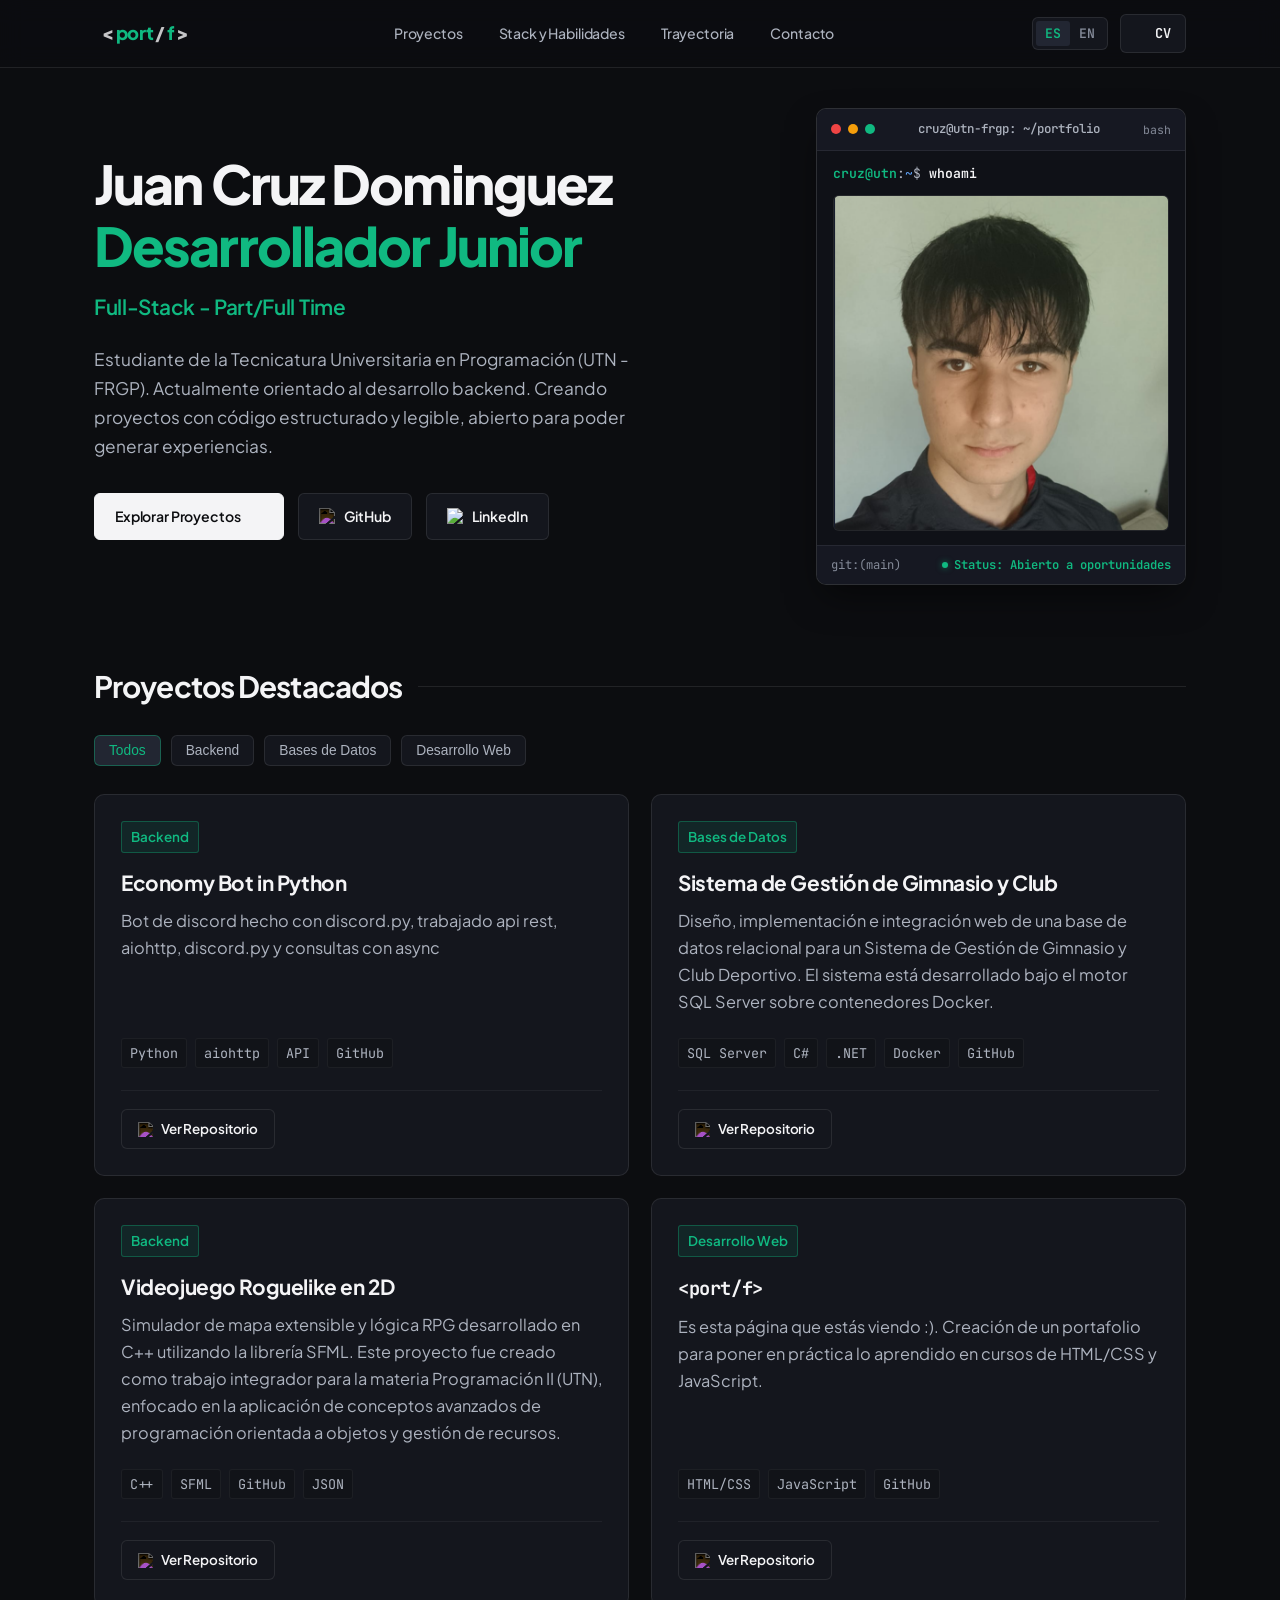
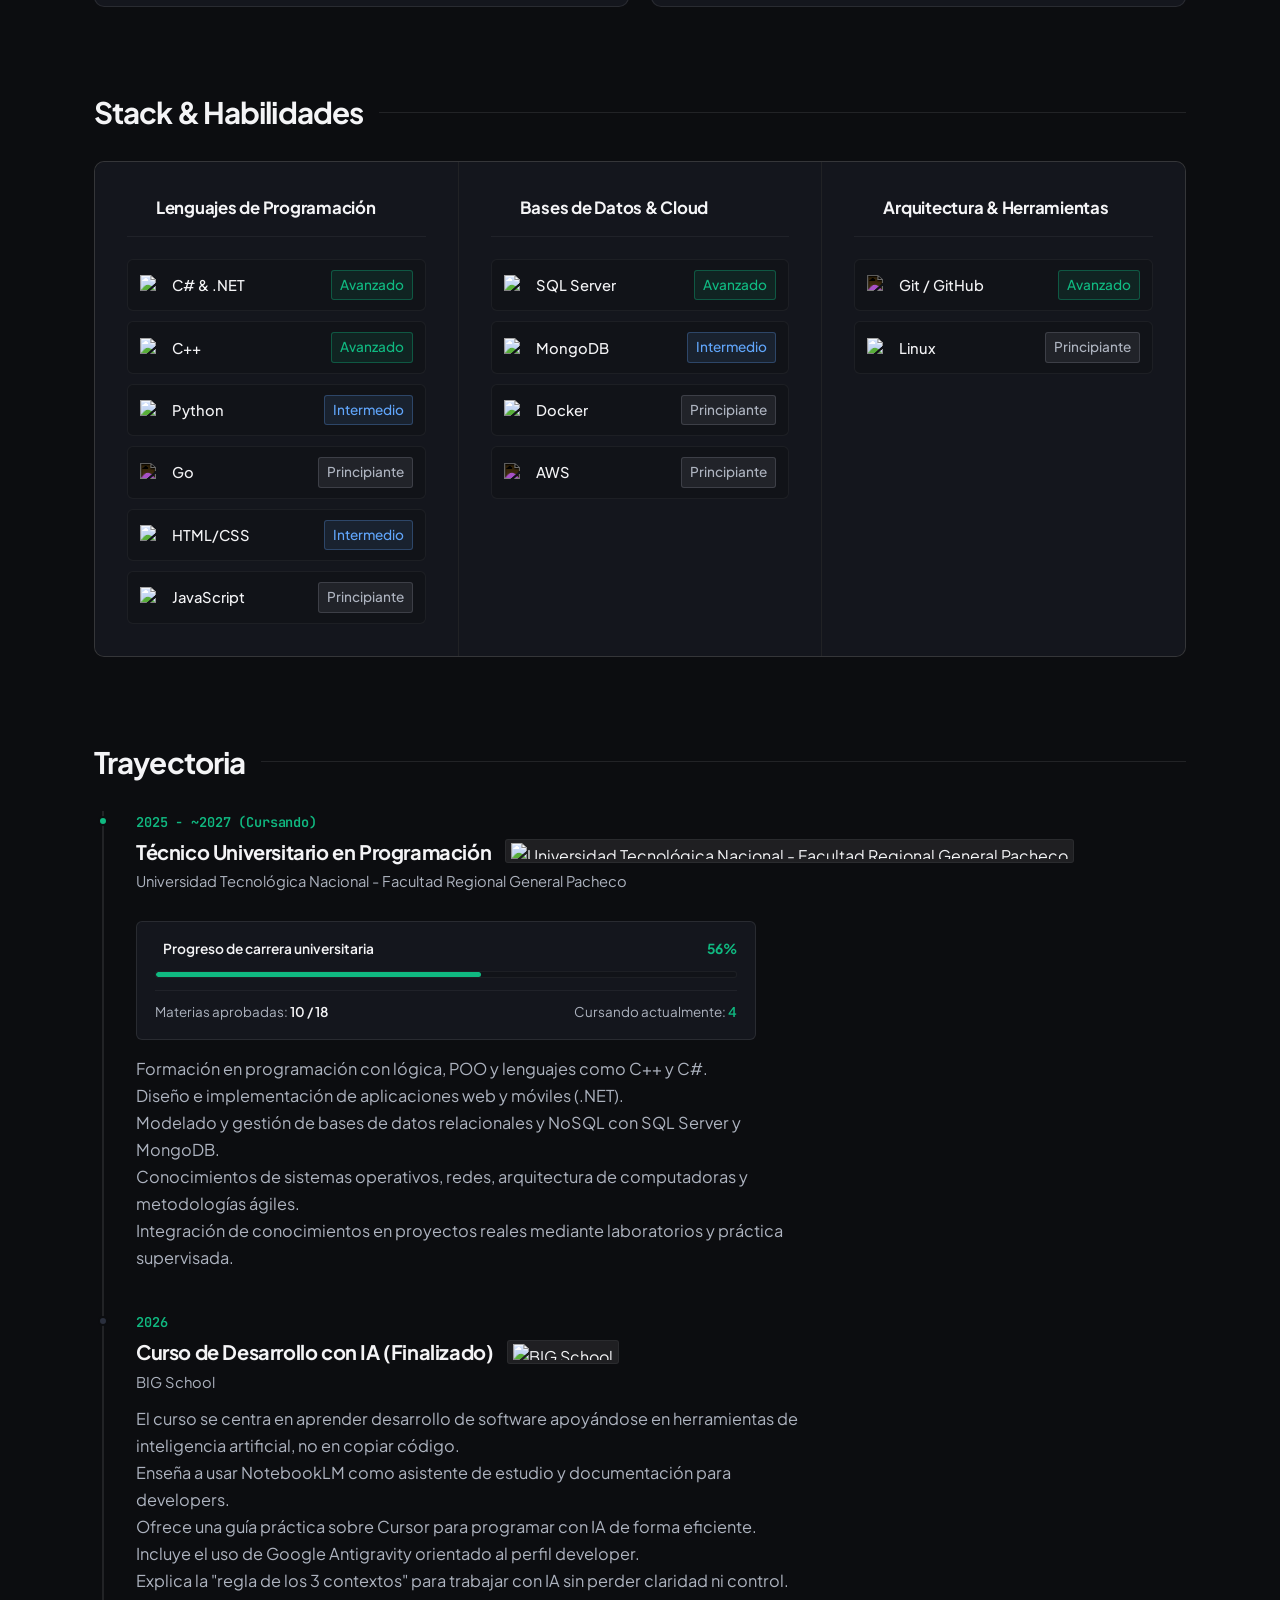
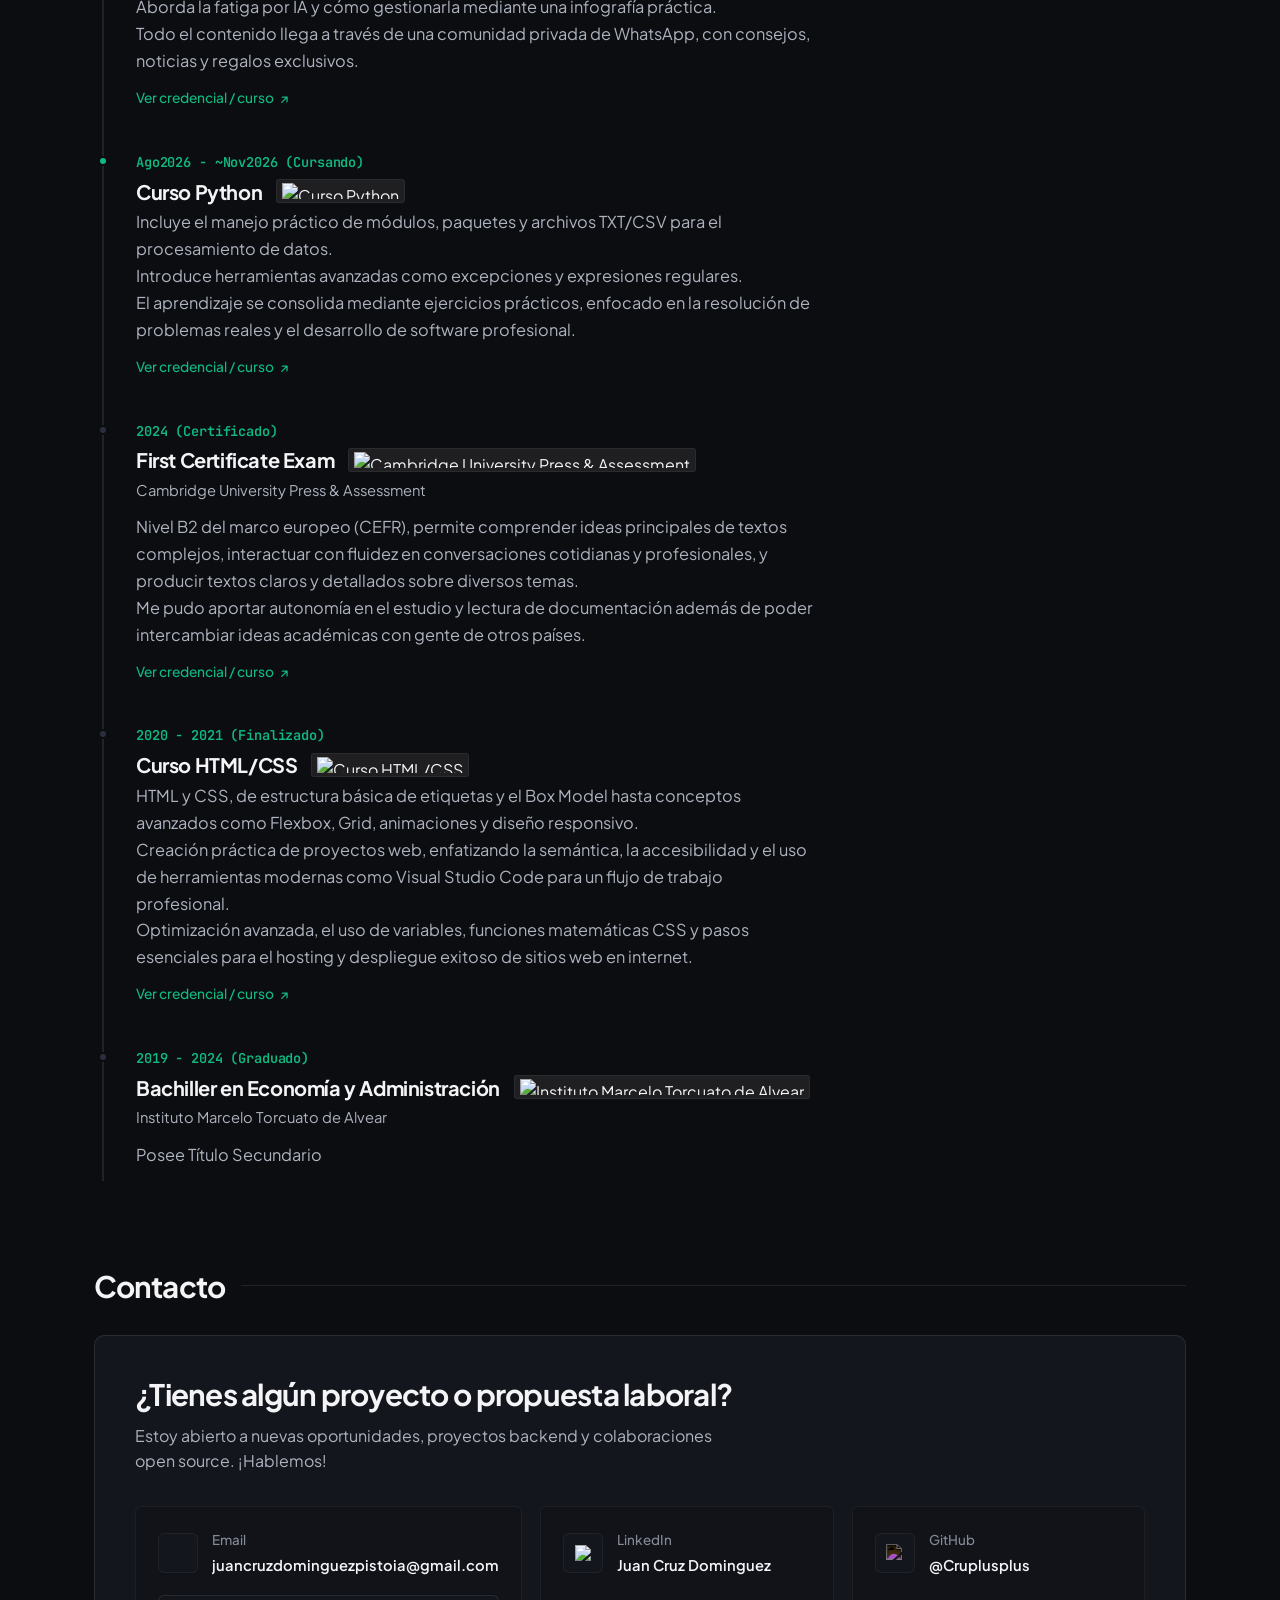
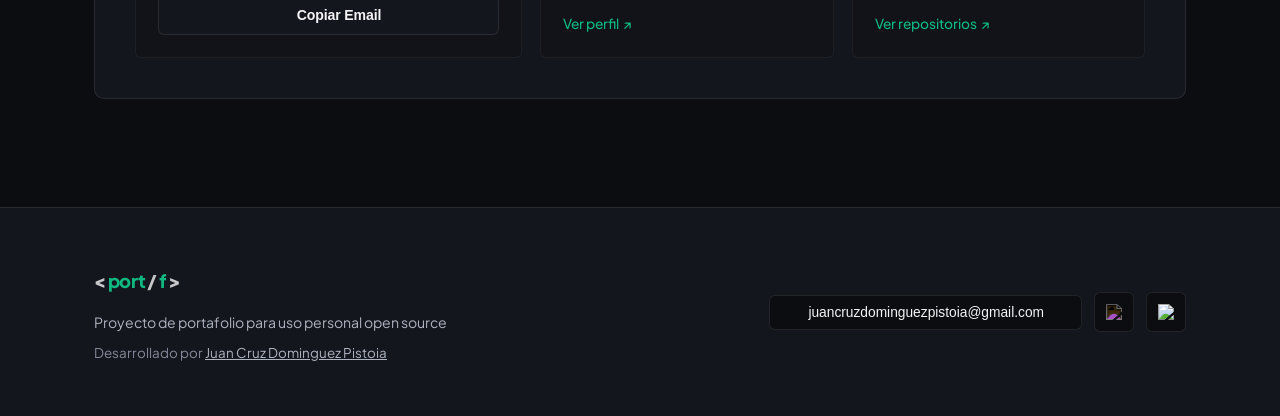
==== index.html @ 281df653 "feat: linux window portrait, 2x2 project grid, direct action buttons and polished spacing" ====
<!DOCTYPE html>
<html lang="es">

<head>
    <meta charset="UTF-8">
    <meta name="viewport" content="width=device-width, initial-scale=1.0">
    <title>Juan Cruz | Portfolio</title>

    <meta name="description" content="Portafolio de Juan Cruz Dominguez Pistoia, Desarrollador orientado a Backend y Sistemas. C++, C#, .NET, Python, SQL Server y Docker.">
    <meta name="author" content="Juan Cruz Dominguez Pistoia">

    <meta property="og:type" content="website">
    <meta property="og:url" content="https://cruplusplus.github.io/Open-Source-Portfolio/">
    <meta property="og:title" content="Juan Cruz | Portfolio">
    <meta property="og:description" content="Portafolio personal de Juan Cruz Dominguez Pistoia. Estudiante UTN-FRGP y desarrollador backend.">
    <meta property="og:image" content="sources/Portrait.png">

    <link rel="icon" type="image/svg+xml" href="data:image/svg+xml,<svg xmlns='http://www.w3.org/2000/svg' viewBox='0 0 32 32'><rect width='32' height='32' rx='6' fill='%230c0d10'/><path d='M10 11L5 16L10 21M22 11L27 16L22 21M18 9L14 23' stroke='%2310b981' stroke-width='2.5' stroke-linecap='round' stroke-linejoin='round'/></svg>">

    <link rel="preconnect" href="https://fonts.googleapis.com">
    <link rel="preconnect" href="https://fonts.gstatic.com" crossorigin>
    <link href="https://fonts.googleapis.com/css2?family=JetBrains+Mono:wght@400;500;600&family=Plus+Jakarta+Sans:wght@400;500;600;700&display=swap" rel="stylesheet"> <!-- taste-skill-ignore -->

    <link rel="stylesheet" href="styles.css">
    <script src="https://unpkg.com/lucide@latest"></script>
</head>

<body id="inicio">

    <header class="site-header">
        <div class="container header-inner">
            <a href="#inicio" class="brand-logo" title="Inicio" aria-label="Inicio">
                <span class="logo-sym">&lt;</span>
                <span class="logo-text">port</span>
                <span class="logo-sym">/</span>
                <span class="logo-text">f</span>
                <span class="logo-sym">&gt;</span>
            </a>

            <nav class="nav-links" aria-label="Navegación principal">
                <a href="#proyectos" class="nav-item" data-i18n="nav_projects">Proyectos</a>
                <a href="#stack" class="nav-item" data-i18n="nav_stack">Stack & Habilidades</a>
                <a href="#trayectoria" class="nav-item" data-i18n="nav_path">Trayectoria</a>
                <a href="#contacto" class="nav-item" data-i18n="nav_contact">Contacto</a>
            </nav>

            <div class="header-actions">
                <div class="lang-switcher" role="group" aria-label="Selector de idioma">
                    <button type="button" onclick="setLanguage('es')" id="btn-lang-es" class="lang-btn active">ES</button>
                    <button type="button" onclick="setLanguage('en')" id="btn-lang-en" class="lang-btn">EN</button>
                </div>

                <a href="sources/MiCV.pdf" data-cv-link target="_blank" rel="noopener noreferrer" class="btn-header-cv">
                    <i data-lucide="file-text" style="width: 14px; height: 14px;"></i>
                    <span data-i18n="btn_cv">CV</span>
                </a>

                <button type="button" onclick="toggleMobileMenu()" id="btn-mobile-toggle" class="mobile-toggle" aria-label="Abrir menú">
                    <i data-lucide="menu" style="width: 18px; height: 18px;"></i>
                </button>
            </div>
        </div>
    </header>

    <div id="mobile-drawer" class="mobile-drawer" aria-label="Menú móvil">
        <a href="#proyectos" onclick="closeMobileMenu()" class="nav-item" data-i18n="nav_projects">Proyectos</a>
        <a href="#stack" onclick="closeMobileMenu()" class="nav-item" data-i18n="nav_stack">Stack & Habilidades</a>
        <a href="#trayectoria" onclick="closeMobileMenu()" class="nav-item" data-i18n="nav_path">Trayectoria</a>
        <a href="#contacto" onclick="closeMobileMenu()" class="nav-item" data-i18n="nav_contact">Contacto</a>
        <a href="sources/MiCV.pdf" data-cv-link target="_blank" rel="noopener noreferrer" class="btn btn-secondary" style="margin-top: 8px;">
            <i data-lucide="file-text" style="width: 14px; height: 14px;"></i>
            <span data-i18n="btn_cv">Ver CV</span>
        </a>
    </div>

    <main class="container">
        <section class="hero-section">
            <div class="hero-grid">
                <div class="hero-content">
                    <h1 class="hero-name" data-i18n="hero_title">
                        Juan Cruz Dominguez <br><span class="hero-role-tag">Desarrollador Junior</span>
                    </h1>

                    <div class="hero-role" data-i18n="hero_role">
                        Full-Stack - Part/Full Time
                    </div>

                    <p class="hero-bio" data-i18n="hero_desc">
                        Estudiante de la Tecnicatura Universitaria en Programación (UTN - FRGP). Actualmente orientado al desarrollo backend. Creando proyectos con código estructurado y legible, abierto para poder generar experiencias.
                    </p>

                    <div class="hero-actions">
                        <a href="#proyectos" class="btn btn-primary">
                            <span data-i18n="btn_explore">Explorar Proyectos</span>
                            <i data-lucide="arrow-down" style="width: 15px; height: 15px;"></i>
                        </a>
                        <a href="https://github.com/Cruplusplus?tab=repositories" target="_blank" rel="noopener noreferrer" class="btn btn-secondary">
                            <img src="https://cdn.jsdelivr.net/gh/devicons/devicon/icons/github/github-original.svg" alt="GitHub" class="btn-icon-img invert">
                            <span>GitHub</span>
                        </a>
                        <a href="https://www.linkedin.com/in/juan-cruz-dominguez-pistoia-1830b4384" target="_blank" rel="noopener noreferrer" class="btn btn-secondary">
                            <img src="https://cdn.jsdelivr.net/gh/devicons/devicon/icons/linkedin/linkedin-original.svg" alt="LinkedIn" class="btn-icon-img">
                            <span>LinkedIn</span>
                        </a>
                    </div>
                </div>

                <div class="hero-media">
                    <div class="linux-window">
                        <div class="linux-titlebar">
                            <div class="linux-controls">
                                <span class="win-btn close"></span>
                                <span class="win-btn minimize"></span>
                                <span class="win-btn maximize"></span>
                            </div>
                            <div class="linux-title">cruz@utn-frgp: ~/portfolio</div>
                            <div class="linux-term-meta">bash</div>
                        </div>
                        <div class="linux-body">
                            <div class="linux-prompt">
                                <span class="prompt-user">cruz@utn</span>:<span class="prompt-path">~</span>$ <span class="prompt-cmd">whoami</span>
                            </div>
                            <div class="linux-image-frame">
                                <img src="sources/Portrait.png" alt="Juan Cruz Dominguez Pistoia" class="linux-portrait">
                            </div>
                        </div>
                        <div class="linux-statusbar">
                            <span class="status-branch">git:(main)</span>
                            <span class="status-badge-inline" data-i18n="status_badge">Status: Abierto a oportunidades</span>
                        </div>
                    </div>
                </div>
            </div>
        </section>

        <section id="proyectos" class="section-wrapper">
            <div class="section-header">
                <h2 class="section-title" data-i18n="section_projects">Proyectos Destacados</h2>
                <div class="section-line"></div>
            </div>

            <div id="projects-filters" class="filters-bar"></div>
            <div id="projects-grid" class="bento-grid"></div>
        </section>

        <section id="stack" class="section-wrapper">
            <div class="section-header">
                <h2 class="section-title" data-i18n="section_stack">Stack & Habilidades</h2>
                <div class="section-line"></div>
            </div>

            <div id="skills-grid" class="stack-matrix"></div>
        </section>

        <section id="trayectoria" class="section-wrapper">
            <div class="section-header">
                <h2 class="section-title" data-i18n="section_path">Trayectoria</h2>
                <div class="section-line"></div>
            </div>

            <div id="timeline-container" class="timeline-container"></div>
        </section>

        <section id="contacto" class="section-wrapper">
            <div class="section-header">
                <h2 class="section-title" data-i18n="section_contact">Contacto</h2>
                <div class="section-line"></div>
            </div>

            <div class="contact-card-box">
                <div class="contact-headline-group">
                    <h3 class="contact-title" data-i18n="contact_title">¿Tienes algún proyecto o propuesta laboral?</h3>
                    <p class="contact-subtitle" data-i18n="contact_subtitle">
                        Estoy abierto a nuevas oportunidades, proyectos backend y colaboraciones open source. ¡Hablemos!
                    </p>
                </div>

                <div class="contact-cards-grid">
                    <div class="contact-cell">
                        <div class="contact-cell-top">
                            <div class="contact-cell-icon">
                                <i data-lucide="mail" style="width: 16px; height: 16px;"></i>
                            </div>
                            <div class="contact-cell-meta">
                                <div class="contact-cell-label">Email</div>
                                <div id="email-text" class="contact-cell-value">juancruzdominguezpistoia@gmail.com</div>
                            </div>
                        </div>
                        <button type="button" onclick="copyEmail()" id="btn-copy-email-card" class="btn btn-secondary" style="width: 100%;">
                            <i data-lucide="copy" style="width: 13px; height: 13px;"></i>
                            <span data-i18n="btn_copy_email">Copiar Email</span>
                        </button>
                    </div>

                    <a href="https://www.linkedin.com/in/juan-cruz-dominguez-pistoia-1830b4384" target="_blank" rel="noopener noreferrer" class="contact-cell">
                        <div class="contact-cell-top">
                            <div class="contact-cell-icon">
                                <img src="https://cdn.jsdelivr.net/gh/devicons/devicon/icons/linkedin/linkedin-original.svg" alt="LinkedIn" style="width: 16px; height: 16px;">
                            </div>
                            <div class="contact-cell-meta">
                                <div class="contact-cell-label">LinkedIn</div>
                                <div class="contact-cell-value">Juan Cruz Dominguez</div>
                            </div>
                        </div>
                        <span class="contact-cell-action">
                            <span data-i18n="contact_view_profile">Ver perfil</span>
                            <span class="arrow-diag">↗</span>
                        </span>
                    </a>

                    <a href="https://github.com/Cruplusplus?tab=repositories" target="_blank" rel="noopener noreferrer" class="contact-cell">
                        <div class="contact-cell-top">
                            <div class="contact-cell-icon">
                                <img src="https://cdn.jsdelivr.net/gh/devicons/devicon/icons/github/github-original.svg" alt="GitHub" class="btn-icon-img invert">
                            </div>
                            <div class="contact-cell-meta">
                                <div class="contact-cell-label">GitHub</div>
                                <div class="contact-cell-value">@Cruplusplus</div>
                            </div>
                        </div>
                        <span class="contact-cell-action">
                            <span data-i18n="contact_view_repo">Ver repositorios</span>
                            <span class="arrow-diag">↗</span>
                        </span>
                    </a>
                </div>
            </div>
        </section>
    </main>

    <footer class="site-footer">
        <div class="container footer-inner">
            <div class="footer-brand">
                <a href="#inicio" class="brand-logo" style="padding-left: 0;">
                    <span class="logo-sym">&lt;</span>
                    <span class="logo-text">port</span>
                    <span class="logo-sym">/</span>
                    <span class="logo-text">f</span>
                    <span class="logo-sym">&gt;</span>
                </a>
                <p class="footer-desc" data-i18n="footer_text">
                    Proyecto de portafolio para uso personal open source
                </p>
                <div class="footer-credit">
                    Desarrollado por <a href="https://github.com/Cruplusplus" target="_blank" rel="noopener noreferrer">Juan Cruz Dominguez Pistoia</a>
                </div>
            </div>

            <div class="footer-contact">
                <button type="button" onclick="copyEmail()" class="btn-copy-email" id="btn-copy" aria-label="Copiar email de contacto">
                    <i data-lucide="mail" style="width: 14px; height: 14px;"></i>
                    <span>juancruzdominguezpistoia@gmail.com</span>
                    <i data-lucide="copy" class="copy-icon" id="copy-status-icon" style="width: 13px; height: 13px;"></i>
                </button>
                <a href="https://github.com/Cruplusplus?tab=repositories" target="_blank" rel="noopener noreferrer" class="btn-social" title="GitHub" aria-label="GitHub">
                    <img src="https://cdn.jsdelivr.net/gh/devicons/devicon/icons/github/github-original.svg" alt="GitHub" class="btn-icon-img invert">
                </a>
                <a href="https://www.linkedin.com/in/juan-cruz-dominguez-pistoia-1830b4384" target="_blank" rel="noopener noreferrer" class="btn-social" title="LinkedIn" aria-label="LinkedIn">
                    <img src="https://cdn.jsdelivr.net/gh/devicons/devicon/icons/linkedin/linkedin-original.svg" alt="LinkedIn" class="btn-icon-img">
                </a>
            </div>
        </div>
    </footer>

    <script src="data.js"></script>
    <script src="script.js"></script>
</body>

</html>
---- styles.css ----
/*
  ========================================================
  * Design System & Stylesheet
  * Architected for Juan Cruz Dominguez Pistoia | Portfolio
  * Crafted with Emil Kowalski, Impeccable & Taste Principles
  ========================================================
*/

:root {
  /* Carbon Matte Color Palette */
  --bg-base: #0c0d10;
  --bg-surface: #14161d;
  --bg-surface-hover: #1c1f28;
  --bg-elevated: #222632;
  --bg-muted: #111318;

  /* Subtle Surfaces & Boundaries */
  --border-dim: rgba(255, 255, 255, 0.05);
  --border-default: rgba(255, 255, 255, 0.09);
  --border-hover: rgba(255, 255, 255, 0.18);
  --border-accent: rgba(16, 185, 129, 0.4);

  /* High-Contrast Typography & Ink (WCAG AAA/AA Compliant) */
  --text-primary: #f4f4f6;
  --text-secondary: #adb3bf;
  --text-tertiary: #848a98;
  --text-accent: #10b981;

  /* Restrained Terminal Accent */
  --accent: #10b981;
  --accent-soft: rgba(16, 185, 129, 0.1);
  --accent-border: rgba(16, 185, 129, 0.35);

  /* Unified Font Families */
  --font-sans: 'Plus Jakarta Sans', sans-serif;
  --font-mono: 'JetBrains Mono', monospace;

  /* Layout Constants */
  --container-max: 1140px;
  --header-height: 68px;
  --radius-xs: 3px;
  --radius-sm: 6px;
  --radius-md: 10px;

  /* Emil Kowalski Snappy Spring Curves & Timings */
  --ease-snappy: cubic-bezier(0.16, 1, 0.3, 1);
  --duration-snappy: 160ms;
  --transition-fast: transform var(--duration-snappy) var(--ease-snappy),
                     background-color var(--duration-snappy) var(--ease-snappy),
                     border-color var(--duration-snappy) var(--ease-snappy),
                     color var(--duration-snappy) var(--ease-snappy),
                     opacity var(--duration-snappy) var(--ease-snappy);
}

/* Reset & Box Model */
*, *::before, *::after {
  box-sizing: border-box;
  margin: 0;
  padding: 0;
}

html {
  font-size: 16px;
  scroll-behavior: smooth;
  scroll-padding-top: calc(var(--header-height) + 24px);
  background-color: var(--bg-base);
  color: var(--text-primary);
  text-rendering: optimizeLegibility;
  -webkit-font-smoothing: antialiased;
  -moz-osx-font-smoothing: grayscale;
}

body {
  font-family: var(--font-sans);
  background-color: var(--bg-base);
  color: var(--text-primary);
  line-height: 1.65;
  min-height: 100dvh;
  display: flex;
  flex-direction: column;
}

::selection {
  background: rgba(16, 185, 129, 0.3);
  color: #ffffff;
}

/* Minimalist Scrollbar */
::-webkit-scrollbar {
  width: 6px;
}
::-webkit-scrollbar-track {
  background: var(--bg-base);
}
::-webkit-scrollbar-thumb {
  background: #232733;
  border-radius: var(--radius-xs);
}
::-webkit-scrollbar-thumb:hover {
  background: #363c4e;
}

/* Focus Visible */
:focus-visible {
  outline: 2px solid var(--accent);
  outline-offset: 2px;
}

/* Typography Hierarchy (Tight 5-step scale, >= 13.5px body & labels) */
h1, h2, h3, h4 {
  font-family: var(--font-sans);
  color: var(--text-primary);
  font-weight: 700;
  letter-spacing: -0.025em;
  line-height: 1.15;
  text-align: left;
}

p {
  color: var(--text-secondary);
  font-size: 1.04rem;
  line-height: 1.68;
  text-align: left;
  max-width: 62ch;
}

a {
  color: inherit;
  text-decoration: none;
  transition: var(--transition-fast);
}

code {
  font-family: var(--font-mono);
  font-size: 0.9em;
}

.container {
  width: 100%;
  max-width: var(--container-max);
  margin-left: auto;
  margin-right: auto;
  padding-left: 24px;
  padding-right: 24px;
}

/* ========================================================
   HEADER & NAVIGATION
   ======================================================== */
.site-header {
  position: fixed;
  top: 0;
  left: 0;
  right: 0;
  height: var(--header-height);
  background: rgba(12, 13, 16, 0.94);
  backdrop-filter: blur(12px);
  -webkit-backdrop-filter: blur(12px);
  border-bottom: 1px solid var(--border-default);
  z-index: 1000;
  display: flex;
  align-items: center;
}

.header-inner {
  display: flex;
  align-items: center;
  justify-content: space-between;
  width: 100%;
}

.brand-logo {
  display: inline-flex;
  align-items: center;
  gap: 2px;
  font-family: var(--font-sans);
  font-size: 1.15rem;
  font-weight: 800;
  letter-spacing: -0.02em;
  padding: 6px 8px;
  border-radius: var(--radius-sm);
  transition: var(--transition-fast);
}

.brand-logo:hover {
  background: var(--bg-surface);
}

.brand-logo .logo-sym {
  color: var(--text-primary);
  opacity: 0.8;
}

.brand-logo .logo-text {
  color: var(--accent);
}

.nav-links {
  display: flex;
  align-items: center;
  gap: 28px;
}

.nav-item {
  font-size: 0.88rem;
  font-weight: 500;
  color: var(--text-secondary);
  letter-spacing: -0.01em;
  padding: 6px 4px;
  position: relative;
  transition: var(--transition-fast);
}

.nav-item:hover {
  color: var(--text-primary);
}

.header-actions {
  display: flex;
  align-items: center;
  gap: 12px;
}

/* Language Switcher */
.lang-switcher {
  display: inline-flex;
  align-items: center;
  background: var(--bg-surface);
  border: 1px solid var(--border-default);
  border-radius: var(--radius-sm);
  padding: 3px;
}

.lang-btn {
  background: transparent;
  border: none;
  font-family: var(--font-mono);
  font-size: 0.82rem;
  font-weight: 600;
  color: var(--text-tertiary);
  padding: 4px 9px;
  border-radius: var(--radius-xs);
  cursor: pointer;
  transition: var(--transition-fast);
}

.lang-btn:hover {
  color: var(--text-primary);
}

.lang-btn.active {
  background: var(--bg-elevated);
  color: var(--accent);
}

.lang-btn:active {
  transform: scale(0.95);
}

/* CV Button */
.btn-header-cv {
  display: inline-flex;
  align-items: center;
  gap: 6px;
  font-family: var(--font-mono);
  font-size: 0.85rem;
  font-weight: 600;
  padding: 7px 14px;
  background: var(--bg-surface);
  color: var(--text-primary);
  border: 1px solid var(--border-default);
  border-radius: var(--radius-sm);
  transition: var(--transition-fast);
}

.btn-header-cv:hover {
  background: var(--bg-surface-hover);
  border-color: var(--border-hover);
  color: var(--accent);
}

.btn-header-cv:active {
  transform: scale(0.96);
}

/* Mobile Toggle Hamburger */
.mobile-toggle {
  display: none;
  background: var(--bg-surface);
  border: 1px solid var(--border-default);
  color: var(--text-secondary);
  padding: 8px 12px;
  border-radius: var(--radius-sm);
  cursor: pointer;
  transition: var(--transition-fast);
}

.mobile-toggle:hover {
  color: var(--text-primary);
  border-color: var(--border-hover);
}

.mobile-toggle:active {
  transform: scale(0.95);
}

/* Mobile Drawer */
.mobile-drawer {
  display: none;
  position: fixed;
  top: var(--header-height);
  left: 0;
  right: 0;
  background: rgba(12, 13, 16, 0.98);
  border-bottom: 1px solid var(--border-default);
  padding: 24px;
  flex-direction: column;
  gap: 18px;
  z-index: 999;
  transform: translateY(-8px);
  opacity: 0;
  pointer-events: none;
  transition: transform var(--duration-snappy) var(--ease-snappy),
              opacity var(--duration-snappy) var(--ease-snappy);
}

.mobile-drawer.open {
  display: flex;
  transform: translateY(0);
  opacity: 1;
  pointer-events: auto;
}

/* ========================================================
   SECTION HEADINGS & LAYOUT
   ======================================================== */
.section-wrapper {
  padding-top: 44px;
  padding-bottom: 44px;
}

.section-header {
  display: flex;
  align-items: center;
  gap: 16px;
  margin-bottom: 32px;
}

.section-title {
  font-size: 1.85rem;
  font-weight: 700;
  letter-spacing: -0.03em;
  color: var(--text-primary);
}

.section-line {
  flex: 1;
  height: 1px;
  background: var(--border-default);
}

/* ========================================================
   HERO SECTION (COMMANDING FOCAL POINT & LINUX WINDOW)
   ======================================================== */
.hero-section {
  padding-top: calc(var(--header-height) + 40px);
  padding-bottom: 40px;
}

.hero-grid {
  display: grid;
  grid-template-columns: 1.45fr 1fr;
  gap: 48px;
  align-items: center;
}

.hero-content {
  display: flex;
  flex-direction: column;
  align-items: flex-start;
  text-align: left;
  animation: heroEntrance 400ms var(--ease-snappy) both;
}

@keyframes heroEntrance {
  from {
    opacity: 0;
    transform: translateY(14px);
  }
  to {
    opacity: 1;
    transform: translateY(0);
  }
}

.hero-name {
  font-size: clamp(2.3rem, 4.2vw, 3.35rem);
  font-weight: 800;
  letter-spacing: -0.035em;
  color: var(--text-primary);
  line-height: 1.15;
  margin-bottom: 14px;
}

.hero-name span,
.hero-name .hero-role-tag {
  color: var(--accent);
  font-weight: 800;
}

.hero-role {
  font-size: clamp(1.1rem, 1.8vw, 1.3rem);
  font-weight: 600;
  color: var(--accent);
  letter-spacing: -0.015em;
  margin-bottom: 20px;
}

.hero-bio {
  font-size: 1.08rem;
  color: var(--text-secondary);
  max-width: 580px;
  line-height: 1.68;
  margin-bottom: 32px;
}

.hero-actions {
  display: flex;
  flex-wrap: wrap;
  align-items: center;
  gap: 14px;
}

/* Unified Buttons */
.btn {
  display: inline-flex;
  align-items: center;
  justify-content: center;
  gap: 8px;
  font-size: 0.88rem;
  font-weight: 600;
  letter-spacing: -0.01em;
  padding: 11px 20px;
  border-radius: var(--radius-sm);
  cursor: pointer;
  transition: var(--transition-fast);
  text-decoration: none;
  white-space: nowrap;
}

.btn:active {
  transform: scale(0.97);
}

.btn-primary {
  background: var(--text-primary);
  color: var(--bg-base);
  border: 1px solid var(--text-primary);
}

.btn-primary:hover {
  background: #ffffff;
  color: #000000;
  border-color: #ffffff;
}

.btn-secondary {
  background: var(--bg-surface);
  color: var(--text-primary);
  border: 1px solid var(--border-default);
}

.btn-secondary:hover {
  background: var(--bg-surface-hover);
  border-color: var(--border-hover);
  color: var(--text-primary);
}

.btn-accent {
  background: var(--accent-soft);
  color: var(--accent);
  border: 1px solid var(--accent-border);
}

.btn-accent:hover {
  background: rgba(16, 185, 129, 0.18);
  border-color: var(--accent);
}

.btn-icon-img {
  width: 17px;
  height: 17px;
  object-fit: contain;
  display: inline-block;
  flex-shrink: 0;
}

.btn-icon-img.invert {
  filter: invert(1);
}

/* ========================================================
   LINUX WINDOW FRAME (TERMINAL AESTHETIC)
   ======================================================== */
.hero-media {
  display: flex;
  justify-content: flex-end;
  width: 100%;
  animation: heroEntrance 480ms var(--ease-snappy) both;
}

.linux-window {
  width: 100%;
  max-width: 370px;
  background: #111319;
  border: 1px solid rgba(255, 255, 255, 0.12);
  border-radius: var(--radius-md);
  overflow: hidden;
  box-shadow: 0 16px 36px -8px rgba(0, 0, 0, 0.55);
  display: flex;
  flex-direction: column;
  transition: var(--transition-fast);
}

.linux-window:hover {
  border-color: var(--border-hover);
}

.linux-titlebar {
  display: flex;
  align-items: center;
  justify-content: space-between;
  padding: 10px 14px;
  background: #161822;
  border-bottom: 1px solid rgba(255, 255, 255, 0.07);
}

.linux-controls {
  display: flex;
  align-items: center;
  gap: 7px;
}

.win-btn {
  width: 10px;
  height: 10px;
  border-radius: 50%;
  display: inline-block;
}

.win-btn.close {
  background: #ef4444;
}

.win-btn.minimize {
  background: #f59e0b;
}

.win-btn.maximize {
  background: #10b981;
}

.linux-title {
  font-family: var(--font-mono);
  font-size: 0.78rem;
  color: var(--text-secondary);
  font-weight: 500;
}

.linux-term-meta {
  font-family: var(--font-mono);
  font-size: 0.72rem;
  color: var(--text-tertiary);
}

.linux-body {
  padding: 14px 16px;
  display: flex;
  flex-direction: column;
  gap: 12px;
  background: #0f1117;
}

.linux-prompt {
  font-family: var(--font-mono);
  font-size: 0.82rem;
  line-height: 1.4;
  color: var(--text-secondary);
}

.prompt-user {
  color: var(--accent);
  font-weight: 600;
}

.prompt-path {
  color: #60a5fa;
}

.prompt-cmd {
  color: #f4f4f6;
  font-weight: 600;
}

.linux-image-frame {
  width: 100%;
  aspect-ratio: 1 / 1;
  overflow: hidden;
  background: var(--bg-muted);
  border-radius: var(--radius-sm);
  border: 1px solid rgba(255, 255, 255, 0.08);
}

.linux-portrait {
  width: 100%;
  height: 100%;
  object-fit: cover;
  filter: contrast(102%) brightness(98%);
  transition: transform var(--duration-snappy) var(--ease-snappy);
}

.linux-window:hover .linux-portrait {
  transform: scale(1.02);
}

.linux-statusbar {
  display: flex;
  align-items: center;
  justify-content: space-between;
  padding: 9px 14px;
  background: #161822;
  border-top: 1px solid rgba(255, 255, 255, 0.07);
  font-family: var(--font-mono);
  font-size: 0.76rem;
}

.status-branch {
  color: var(--text-tertiary);
}

.status-badge-inline {
  color: var(--accent);
  font-weight: 600;
  display: inline-flex;
  align-items: center;
  gap: 6px;
}

.status-badge-inline::before {
  content: "";
  display: inline-block;
  width: 6px;
  height: 6px;
  border-radius: 50%;
  background-color: var(--accent);
  box-shadow: 0 0 6px rgba(16, 185, 129, 0.6);
}

/* ========================================================
   PROJECTS SECTION (2x2 BALANCED GRID)
   ======================================================== */
.filters-bar {
  display: flex;
  flex-wrap: wrap;
  gap: 10px;
  margin-bottom: 28px;
}

.filter-btn {
  background: var(--bg-surface);
  border: 1px solid var(--border-default);
  color: var(--text-secondary);
  font-size: 0.86rem;
  font-weight: 500;
  padding: 7px 14px;
  border-radius: var(--radius-sm);
  cursor: pointer;
  transition: var(--transition-fast);
}

.filter-btn:hover {
  color: var(--text-primary);
  border-color: var(--border-hover);
  background: var(--bg-surface-hover);
}

.filter-btn.active {
  background: var(--bg-elevated);
  border-color: var(--border-accent);
  color: var(--accent);
}

.filter-btn:active {
  transform: scale(0.96);
}

.bento-grid {
  display: grid;
  grid-template-columns: repeat(2, 1fr);
  gap: 22px;
}

.project-card {
  background: var(--bg-surface);
  border: 1px solid var(--border-default);
  border-radius: var(--radius-md);
  padding: 26px;
  display: flex;
  flex-direction: column;
  position: relative;
  transition: var(--transition-fast);
}

.project-card:hover {
  background: var(--bg-surface-hover);
  border-color: var(--border-hover);
}

.card-header-row {
  display: flex;
  align-items: center;
  justify-content: space-between;
  gap: 12px;
  margin-bottom: 16px;
}

.arch-badge {
  display: inline-flex;
  align-items: center;
  gap: 6px;
  font-size: 0.84rem;
  font-weight: 600;
  color: var(--accent);
  background: var(--accent-soft);
  border: 1px solid var(--accent-border);
  border-radius: var(--radius-xs);
  padding: 4px 9px;
}

.project-title {
  font-size: 1.3rem;
  font-weight: 700;
  letter-spacing: -0.02em;
  color: var(--text-primary);
  margin-bottom: 12px;
  line-height: 1.3;
}

.project-summary {
  font-size: 1.02rem;
  color: var(--text-secondary);
  line-height: 1.65;
  margin-bottom: 22px;
  flex-grow: 1;
}

.tags-row {
  display: flex;
  flex-wrap: wrap;
  gap: 8px;
  margin-bottom: 22px;
}

.tech-tag {
  font-family: var(--font-mono);
  font-size: 0.84rem;
  color: var(--text-secondary);
  background: var(--bg-muted);
  border: 1px solid var(--border-dim);
  border-radius: var(--radius-xs);
  padding: 3px 8px;
}

.card-footer {
  display: flex;
  align-items: center;
  gap: 12px;
  padding-top: 18px;
  border-top: 1px solid var(--border-dim);
  margin-top: auto;
}

.card-footer .btn {
  font-size: 0.84rem;
  padding: 8px 16px;
}

/* ========================================================
   STACK & SKILLS SECTION (SWISS GRID)
   ======================================================== */
.stack-matrix {
  display: grid;
  grid-template-columns: repeat(3, 1fr);
  gap: 1px;
  background: var(--border-default);
  border: 1px solid var(--border-default);
  border-radius: var(--radius-md);
  overflow: hidden;
}

.stack-category-block {
  background: var(--bg-surface);
  padding: 32px;
  display: flex;
  flex-direction: column;
}

.stack-category-header {
  display: flex;
  align-items: center;
  gap: 12px;
  margin-bottom: 22px;
  padding-bottom: 14px;
  border-bottom: 1px solid var(--border-dim);
}

.category-icon {
  color: var(--accent);
  display: flex;
  align-items: center;
}

.category-name {
  font-size: 1.05rem;
  font-weight: 700;
  letter-spacing: -0.015em;
  color: var(--text-primary);
}

.skills-list {
  display: flex;
  flex-direction: column;
  gap: 10px;
}

.skill-row {
  display: flex;
  align-items: center;
  justify-content: space-between;
  padding: 10px 12px;
  background: var(--bg-muted);
  border: 1px solid var(--border-dim);
  border-radius: var(--radius-sm);
  transition: var(--transition-fast);
}

.skill-row:hover {
  border-color: var(--border-hover);
  background: var(--bg-elevated);
}

.skill-name-wrapper {
  display: flex;
  align-items: center;
  gap: 12px;
}

.skill-tech-icon {
  width: 20px;
  height: 20px;
  object-fit: contain;
  flex-shrink: 0;
}

.skill-tech-icon.invert-icon {
  filter: invert(1);
}

.skill-dot-icon {
  font-size: 0.6rem;
  color: var(--accent);
}

.skill-name {
  font-size: 0.92rem;
  font-weight: 500;
  color: var(--text-primary);
}

.skill-level-pill {
  font-size: 0.85rem;
  font-weight: 500;
  padding: 3px 8px;
  border-radius: var(--radius-xs);
}

.level-advanced {
  color: var(--accent);
  background: var(--accent-soft);
  border: 1px solid var(--accent-border);
}

.level-intermediate {
  color: #60a5fa;
  background: rgba(96, 165, 250, 0.1);
  border: 1px solid rgba(96, 165, 250, 0.28);
}

.level-beginner {
  color: var(--text-secondary);
  background: rgba(173, 179, 191, 0.1);
  border: 1px solid rgba(173, 179, 191, 0.2);
}

/* ========================================================
   TIMELINE SECTION & UNIVERSITY DEGREE PROGRESS
   ======================================================== */
.timeline-container {
  border-left: 2px solid var(--border-default);
  margin-left: 8px;
  display: flex;
  flex-direction: column;
  gap: 40px;
  padding-left: 32px;
  padding-bottom: 12px;
}

.timeline-item {
  position: relative;
  display: flex;
  flex-direction: column;
  align-items: flex-start;
}

.timeline-marker {
  position: absolute;
  left: -38px;
  top: 5px;
  width: 10px;
  height: 10px;
  border-radius: 50%;
  background: #2a2f3d;
  border: 2px solid var(--bg-base);
}

.timeline-marker.active {
  background: var(--accent);
}

.timeline-period {
  font-family: var(--font-mono);
  font-size: 0.85rem;
  font-weight: 600;
  color: var(--accent);
  letter-spacing: -0.01em;
  margin-bottom: 6px;
}

.timeline-header-row {
  display: flex;
  align-items: center;
  gap: 14px;
  margin-bottom: 6px;
}

.timeline-role {
  font-size: 1.25rem;
  font-weight: 700;
  letter-spacing: -0.02em;
  color: var(--text-primary);
}

.timeline-org-logo {
  height: 24px;
  width: auto;
  border-radius: var(--radius-xs);
  background: rgba(255, 255, 255, 0.08);
  padding: 3px 5px;
  border: 1px solid var(--border-dim);
}

.timeline-company {
  font-size: 0.92rem;
  color: var(--text-secondary);
  margin-bottom: 12px;
}

.timeline-desc {
  font-size: 1.02rem;
  color: var(--text-secondary);
  line-height: 1.65;
  max-width: 680px;
  white-space: pre-line;
}

/* Degree Progress Bar Card */
.progress-card {
  width: 100%;
  max-width: 620px;
  background: var(--bg-surface);
  border: 1px solid var(--border-default);
  border-radius: var(--radius-sm);
  padding: 16px 18px;
  margin: 16px 0;
}

.progress-header {
  display: flex;
  align-items: center;
  justify-content: space-between;
  font-size: 0.86rem;
  margin-bottom: 10px;
}

.progress-label {
  display: flex;
  align-items: center;
  gap: 8px;
  color: var(--text-primary);
  font-weight: 600;
}

.progress-pct {
  color: var(--accent);
  font-weight: 700;
}

.progress-track {
  width: 100%;
  height: 7px;
  background: var(--bg-muted);
  border: 1px solid var(--border-dim);
  border-radius: var(--radius-xs);
  overflow: hidden;
  margin-bottom: 12px;
}

.progress-fill {
  height: 100%;
  background: var(--accent);
  border-radius: var(--radius-xs);
  transition: width 0.6s var(--ease-snappy);
}

.progress-metrics {
  display: flex;
  align-items: center;
  justify-content: space-between;
  font-size: 0.84rem;
  color: var(--text-secondary);
  padding-top: 10px;
  border-top: 1px solid var(--border-dim);
}

.metric-highlight {
  color: var(--text-primary);
  font-weight: 600;
}

.timeline-link {
  display: inline-flex;
  align-items: center;
  gap: 6px;
  font-size: 0.86rem;
  font-weight: 500;
  color: var(--accent);
  margin-top: 12px;
  border-bottom: 1px solid transparent;
}

.timeline-link:hover {
  border-color: var(--accent);
}

/* ========================================================
   CONTACT SECTION
   ======================================================== */
.contact-card-box {
  background: var(--bg-surface);
  border: 1px solid var(--border-default);
  border-radius: var(--radius-md);
  padding: 40px;
  display: flex;
  flex-direction: column;
  gap: 32px;
}

.contact-headline-group {
  display: flex;
  flex-direction: column;
  gap: 10px;
}

.contact-title {
  font-size: clamp(1.4rem, 3.2vw, 1.85rem);
  font-weight: 700;
  letter-spacing: -0.025em;
  color: var(--text-primary);
  line-height: 1.25;
}

.contact-subtitle {
  font-size: 1rem;
  color: var(--text-secondary);
  line-height: 1.6;
  max-width: 600px;
}

.contact-cards-grid {
  display: grid;
  grid-template-columns: repeat(3, 1fr);
  gap: 18px;
}

.contact-cell {
  background: var(--bg-muted);
  border: 1px solid var(--border-dim);
  border-radius: var(--radius-sm);
  padding: 22px;
  display: flex;
  flex-direction: column;
  justify-content: space-between;
  gap: 18px;
  transition: var(--transition-fast);
  text-decoration: none;
}

.contact-cell:hover {
  border-color: var(--border-hover);
  background: var(--bg-surface-hover);
}

.contact-cell:active {
  transform: scale(0.98);
}

.contact-cell-top {
  display: flex;
  align-items: center;
  gap: 14px;
  min-width: 0;
}

.contact-cell-icon {
  width: 40px;
  height: 40px;
  border-radius: var(--radius-sm);
  background: var(--bg-surface);
  border: 1px solid var(--border-dim);
  display: flex;
  align-items: center;
  justify-content: center;
  color: var(--accent);
  flex-shrink: 0;
}

.contact-cell-meta {
  display: flex;
  flex-direction: column;
  gap: 2px;
  min-width: 0;
  overflow: hidden;
}

.contact-cell-label {
  font-size: 0.84rem;
  font-weight: 500;
  color: var(--text-tertiary);
}

.contact-cell-value {
  font-size: 0.92rem;
  font-weight: 600;
  color: var(--text-primary);
  white-space: nowrap;
  overflow: hidden;
  text-overflow: ellipsis;
}

.contact-cell-action {
  font-size: 0.86rem;
  font-weight: 500;
  color: var(--accent);
  display: inline-flex;
  align-items: center;
  gap: 4px;
}

/* ========================================================
   FOOTER
   ======================================================== */
.site-footer {
  background: var(--bg-surface);
  border-top: 1px solid var(--border-default);
  padding: 52px 0;
  margin-top: 64px;
}

.footer-inner {
  display: flex;
  flex-direction: row;
  align-items: center;
  justify-content: space-between;
  gap: 24px;
}

.footer-brand {
  display: flex;
  flex-direction: column;
  gap: 8px;
}

.footer-desc {
  font-size: 0.88rem;
  color: var(--text-secondary);
}

.footer-credit {
  font-size: 0.84rem;
  color: var(--text-tertiary);
}

.footer-credit a {
  color: var(--text-secondary);
  text-decoration: underline;
}

.footer-credit a:hover {
  color: var(--accent);
}

.footer-contact {
  display: flex;
  align-items: center;
  gap: 12px;
}

.btn-copy-email {
  display: inline-flex;
  align-items: center;
  gap: 8px;
  background: var(--bg-base);
  border: 1px solid var(--border-default);
  color: var(--text-primary);
  font-size: 0.86rem;
  font-weight: 500;
  padding: 9px 16px;
  border-radius: var(--radius-sm);
  cursor: pointer;
  transition: var(--transition-fast);
}

.btn-copy-email:hover {
  border-color: var(--border-hover);
  background: var(--bg-surface-hover);
  color: var(--accent);
}

.btn-copy-email:active {
  transform: scale(0.97);
}

.copy-icon {
  opacity: 0.7;
  transition: var(--transition-fast);
}

.btn-copy-email:hover .copy-icon {
  opacity: 1;
}

.btn-social {
  display: inline-flex;
  align-items: center;
  justify-content: center;
  width: 40px;
  height: 40px;
  background: var(--bg-base);
  border: 1px solid var(--border-default);
  border-radius: var(--radius-sm);
  color: var(--text-secondary);
  transition: var(--transition-fast);
}

.btn-social:hover {
  border-color: var(--border-hover);
  color: var(--text-primary);
  background: var(--bg-surface-hover);
}

.btn-social:active {
  transform: scale(0.94);
}

.btn-social img {
  width: 17px;
  height: 17px;
}

/* ========================================================
   RESPONSIVE DESIGN (MOBILE & TABLET BREAKPOINTS)
   ======================================================== */
@media (max-width: 960px) {
  .hero-grid {
    grid-template-columns: 1fr;
    gap: 40px;
  }

  .hero-media {
    justify-content: flex-start;
  }

  .bento-grid {
    grid-template-columns: 1fr;
  }

  .stack-matrix {
    grid-template-columns: 1fr;
  }

  .contact-cards-grid {
    grid-template-columns: 1fr;
  }
}

@media (max-width: 768px) {
  .nav-links {
    display: none;
  }

  .mobile-toggle {
    display: inline-flex;
  }

  .contact-card-box {
    padding: 24px 18px;
    gap: 22px;
  }

  .contact-title {
    font-size: 1.35rem;
    line-height: 1.3;
  }

  .contact-subtitle {
    font-size: 0.92rem;
    line-height: 1.55;
  }

  .contact-cards-grid {
    grid-template-columns: 1fr;
    gap: 14px;
  }

  .contact-cell {
    padding: 18px 16px;
    gap: 14px;
  }

  .contact-cell-top {
    gap: 12px;
  }

  .contact-cell-icon {
    width: 36px;
    height: 36px;
  }

  .contact-cell-value {
    font-size: 0.85rem;
    white-space: normal;
    word-break: break-all;
    line-height: 1.35;
  }

  #btn-copy-email-card {
    padding: 9px 14px;
    font-size: 0.85rem;
  }

  .footer-inner {
    flex-direction: column;
    align-items: flex-start;
    gap: 22px;
  }

  .footer-contact {
    flex-wrap: wrap;
    width: 100%;
  }

  .btn-copy-email {
    width: 100%;
    justify-content: center;
    font-size: 0.84rem;
    padding: 9px 12px;
    word-break: break-all;
  }
}

@media (max-width: 480px) {
  .hero-name {
    font-size: 2.25rem;
    line-height: 1.15;
  }

  .hero-role {
    font-size: 1.05rem;
  }

  .hero-bio {
    font-size: 1rem;
  }
}

/* ========================================================
   ACCESSIBILITY: REDUCED MOTION SUPPORT
   ======================================================== */
@media (prefers-reduced-motion: reduce) {
  *, *::before, *::after {
    animation-duration: 0.01ms !important;
    animation-iteration-count: 1 !important;
    transition-duration: 0.01ms !important;
    scroll-behavior: auto !important;
  }
}
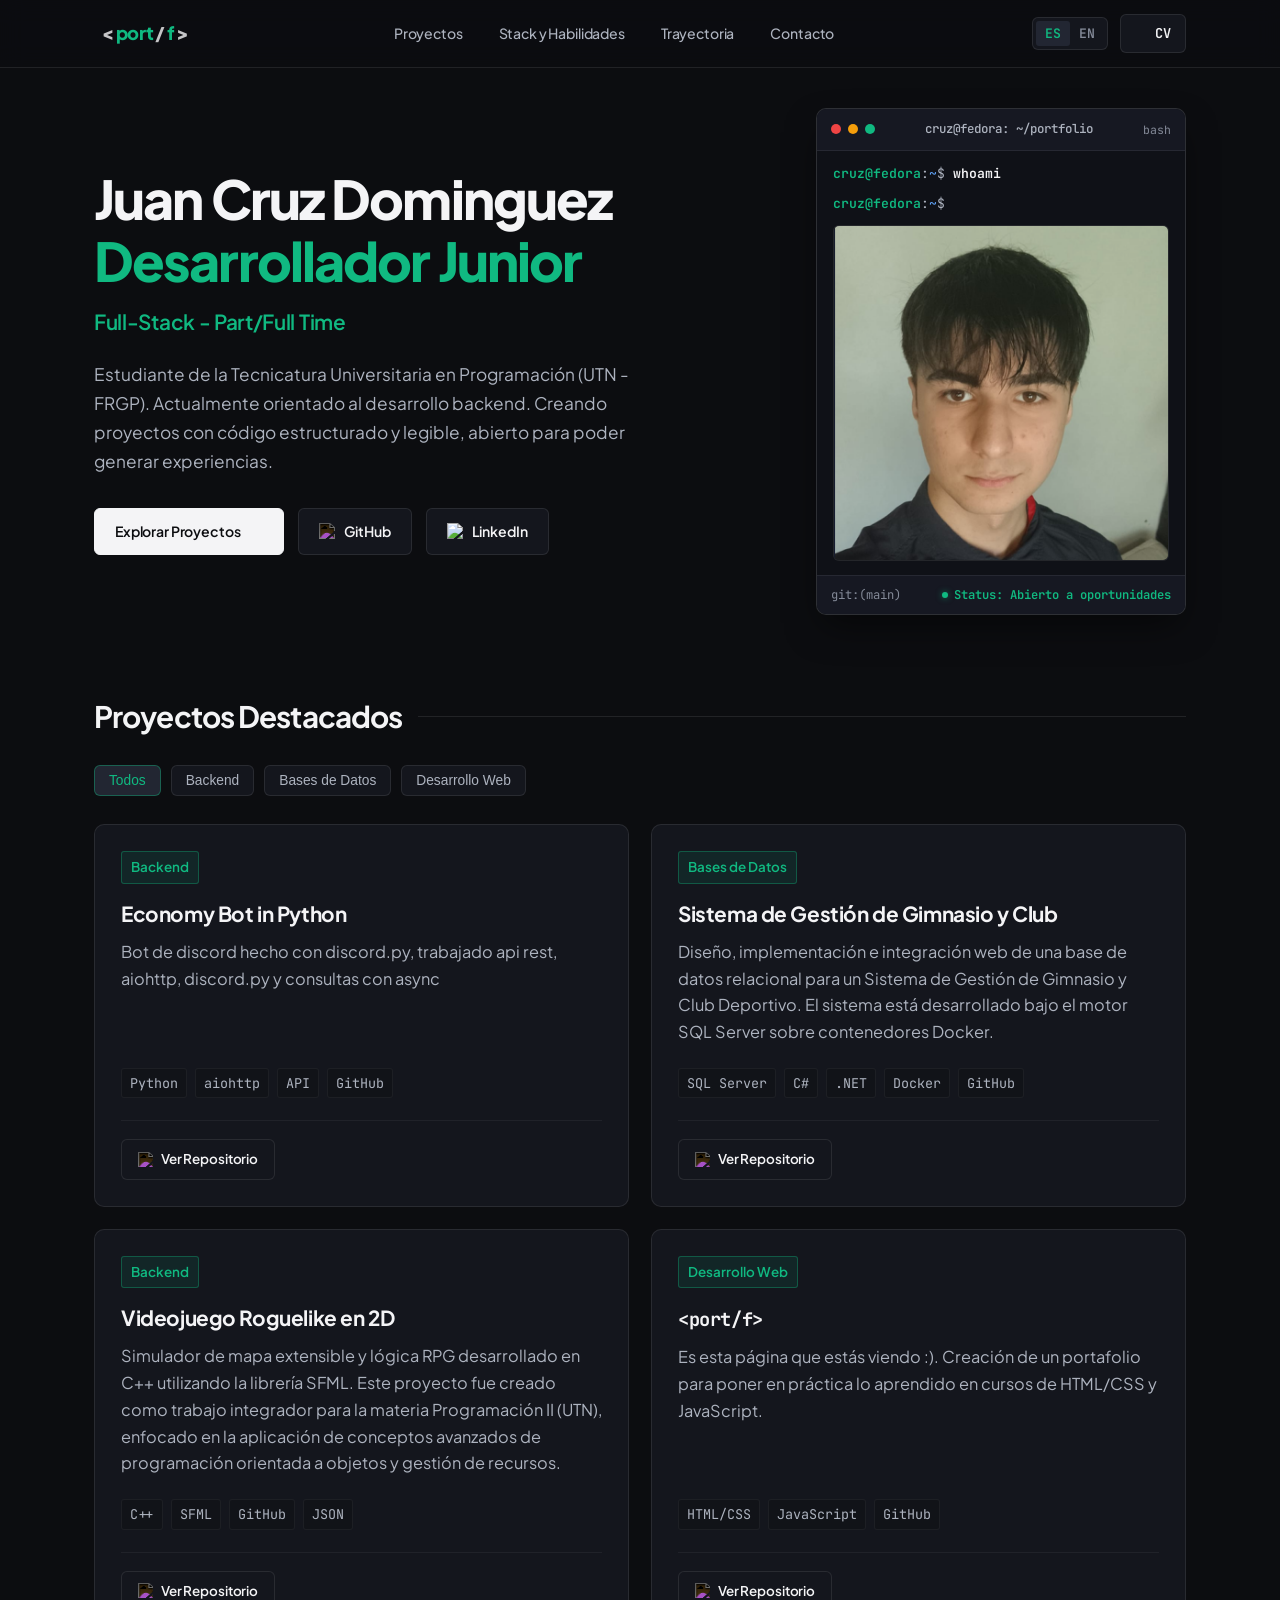
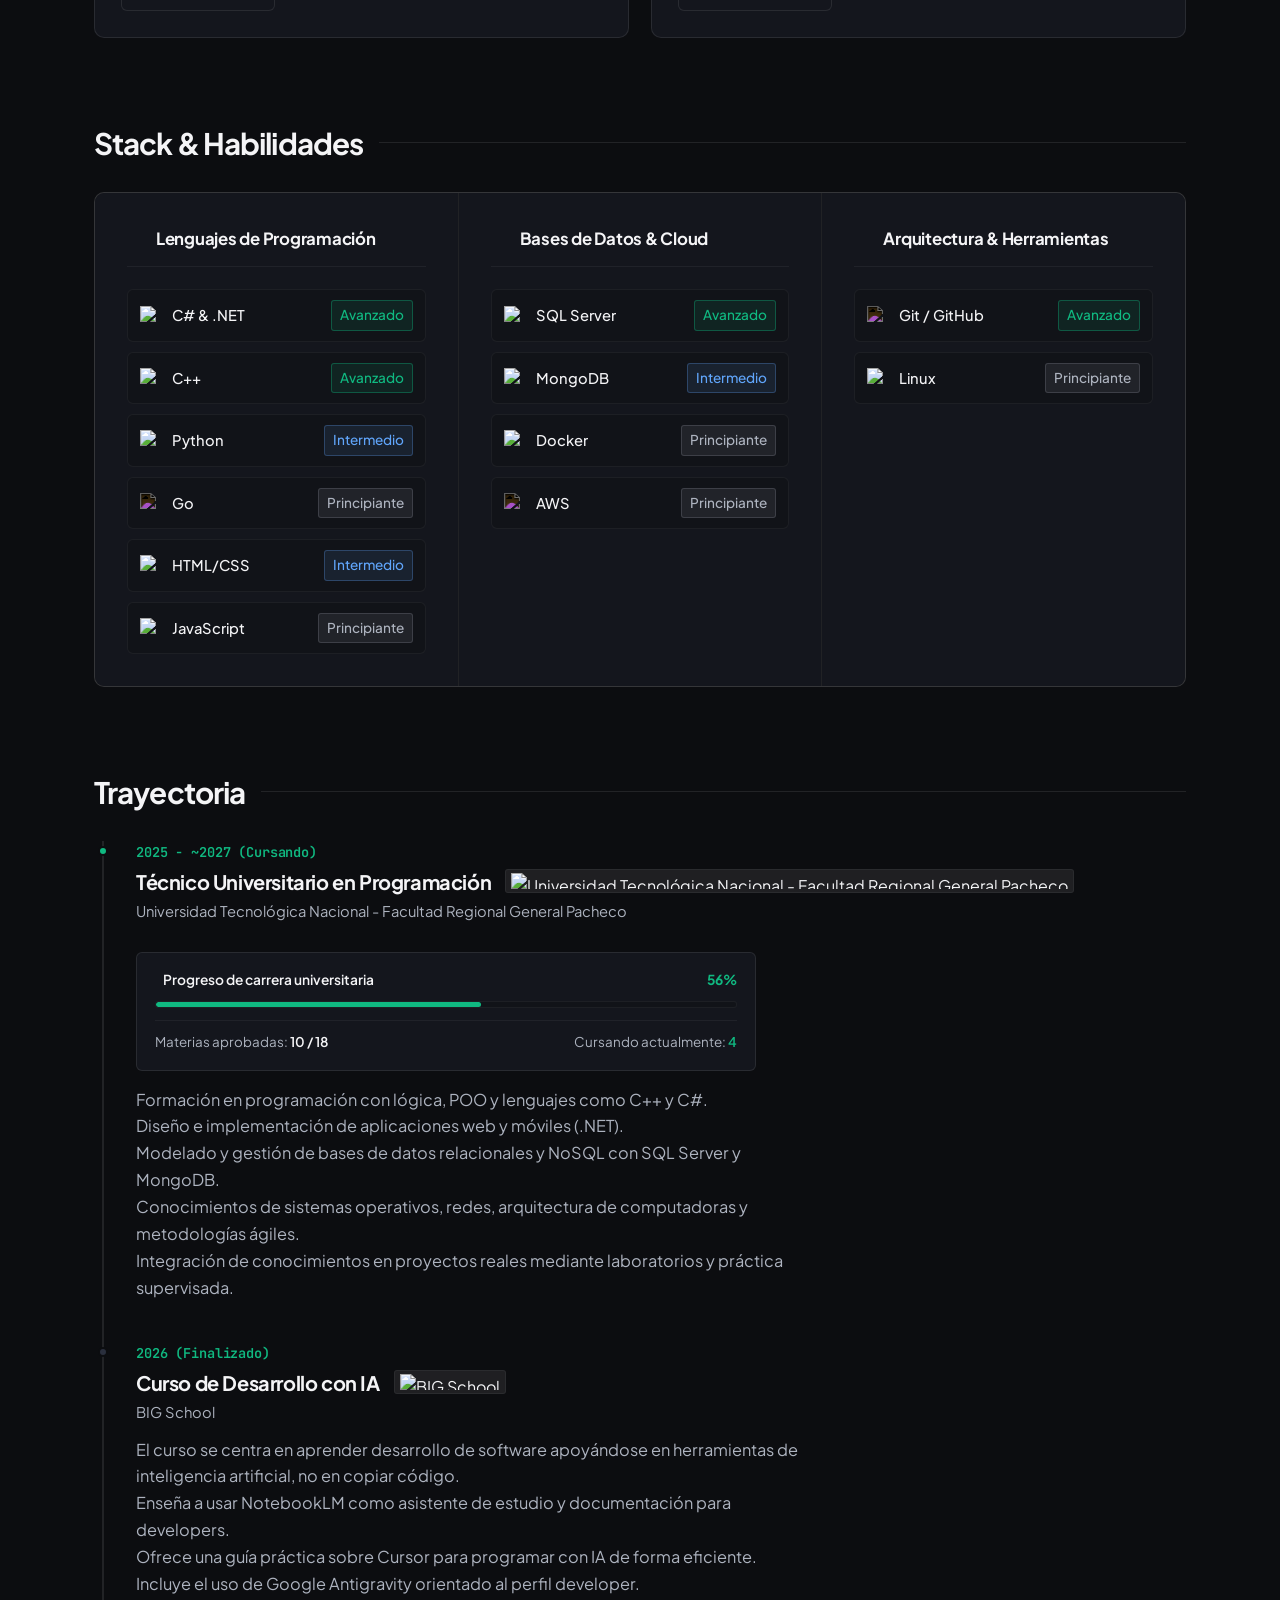
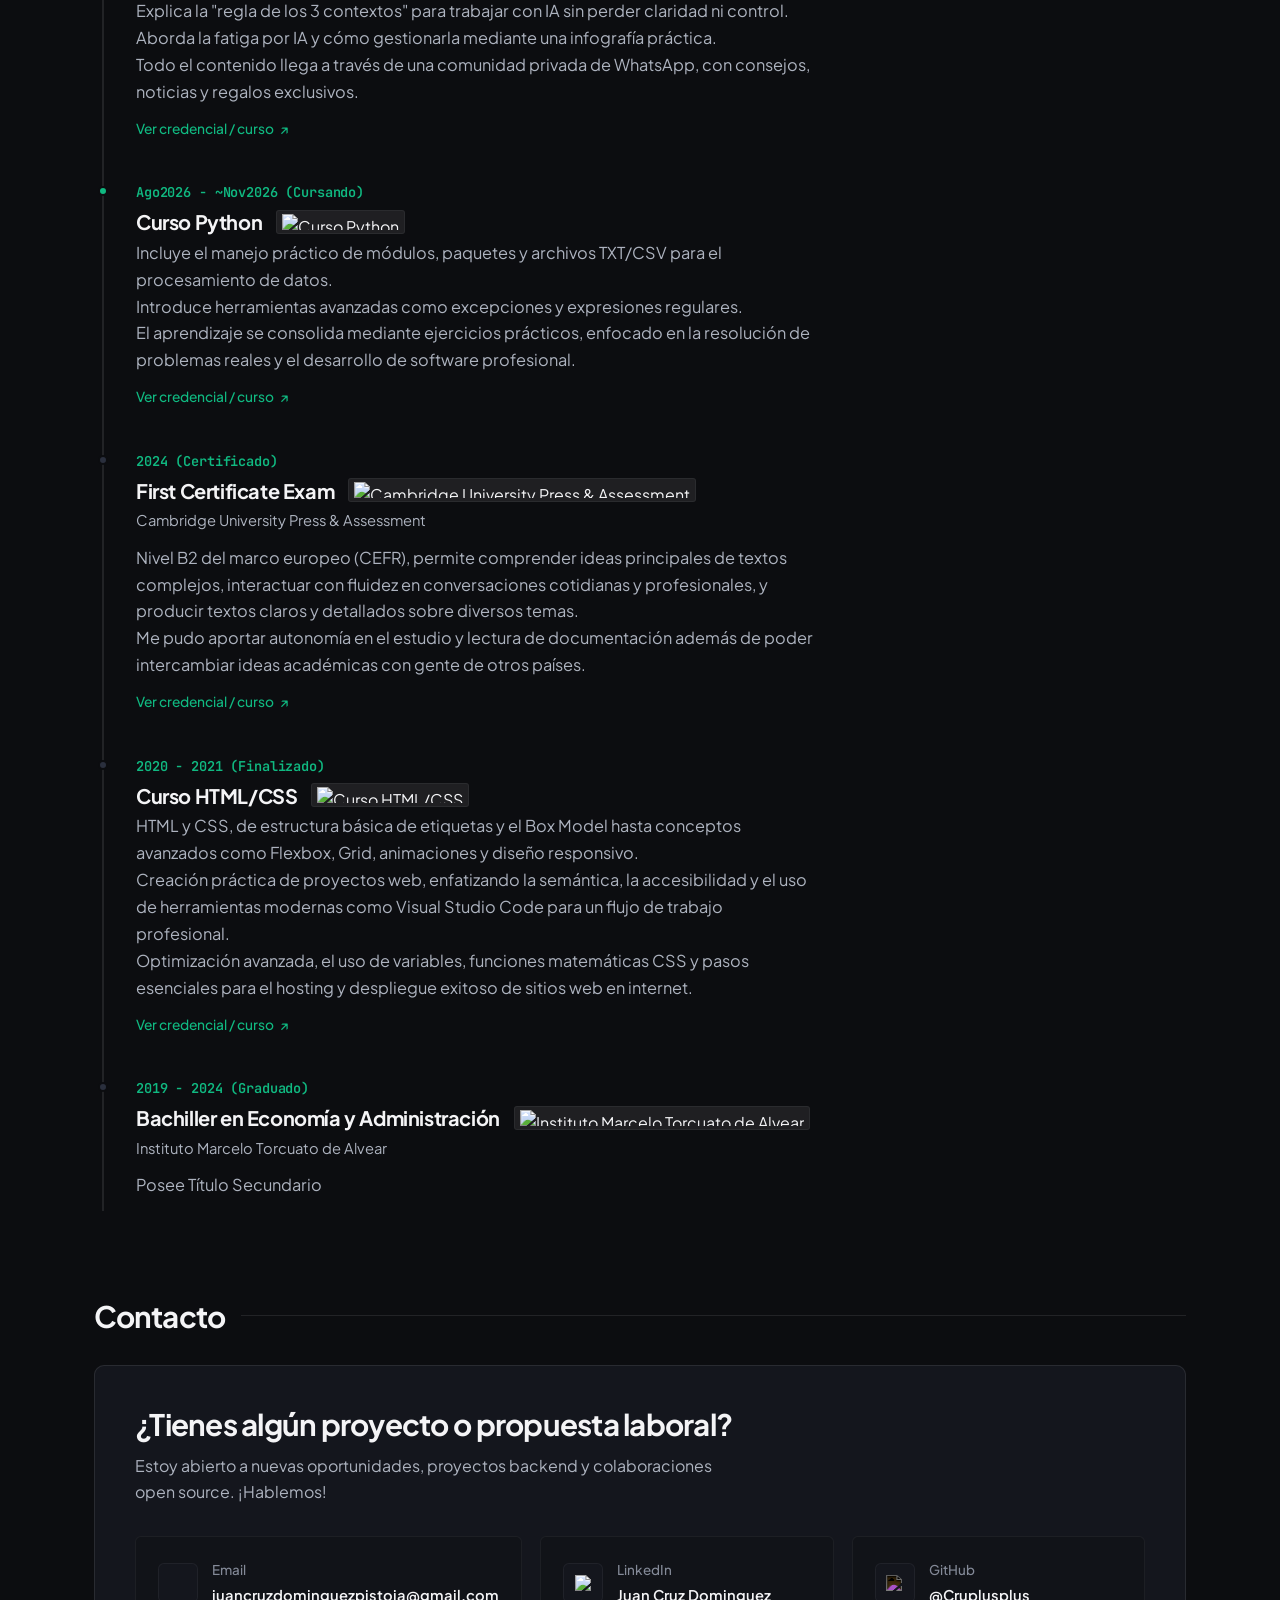
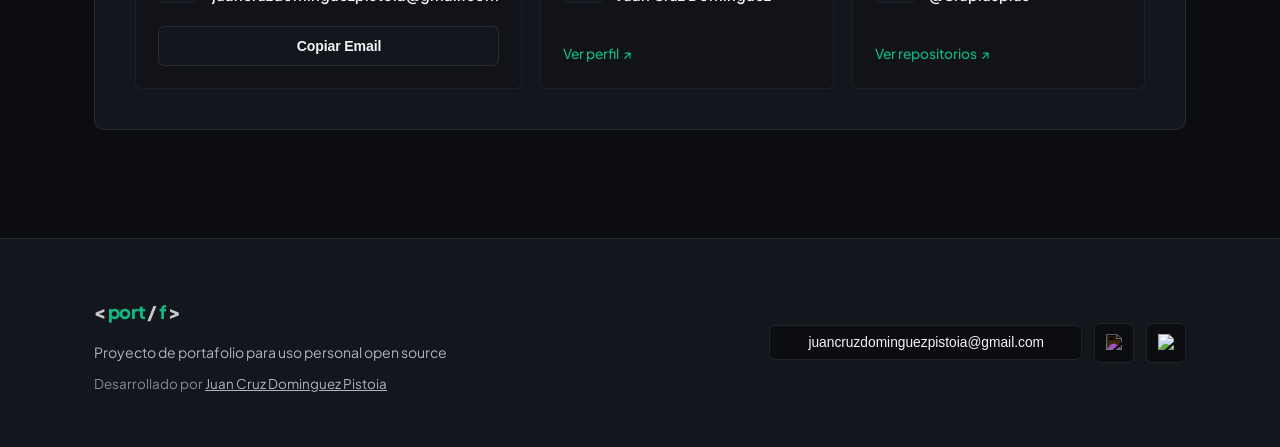
==== commit f87c72ec: "update data" ====
--- a/index.html
+++ b/index.html
@@ -113,12 +113,15 @@
                                 <span class="win-btn minimize"></span>
                                 <span class="win-btn maximize"></span>
                             </div>
-                            <div class="linux-title">cruz@utn-frgp: ~/portfolio</div>
+                            <div class="linux-title">cruz@fedora: ~/portfolio</div>
                             <div class="linux-term-meta">bash</div>
                         </div>
                         <div class="linux-body">
                             <div class="linux-prompt">
-                                <span class="prompt-user">cruz@utn</span>:<span class="prompt-path">~</span>$ <span class="prompt-cmd">whoami</span>
+                                <span class="prompt-user">cruz@fedora</span>:<span class="prompt-path">~</span>$ <span class="prompt-cmd">whoami</span>
+                            </div>
+                            <div class="linux-prompt">
+                                <span class="prompt-user">cruz@fedora</span>:<span class="prompt-path">~</span>$
                             </div>
                             <div class="linux-image-frame">
                                 <img src="sources/Portrait.png" alt="Juan Cruz Dominguez Pistoia" class="linux-portrait">
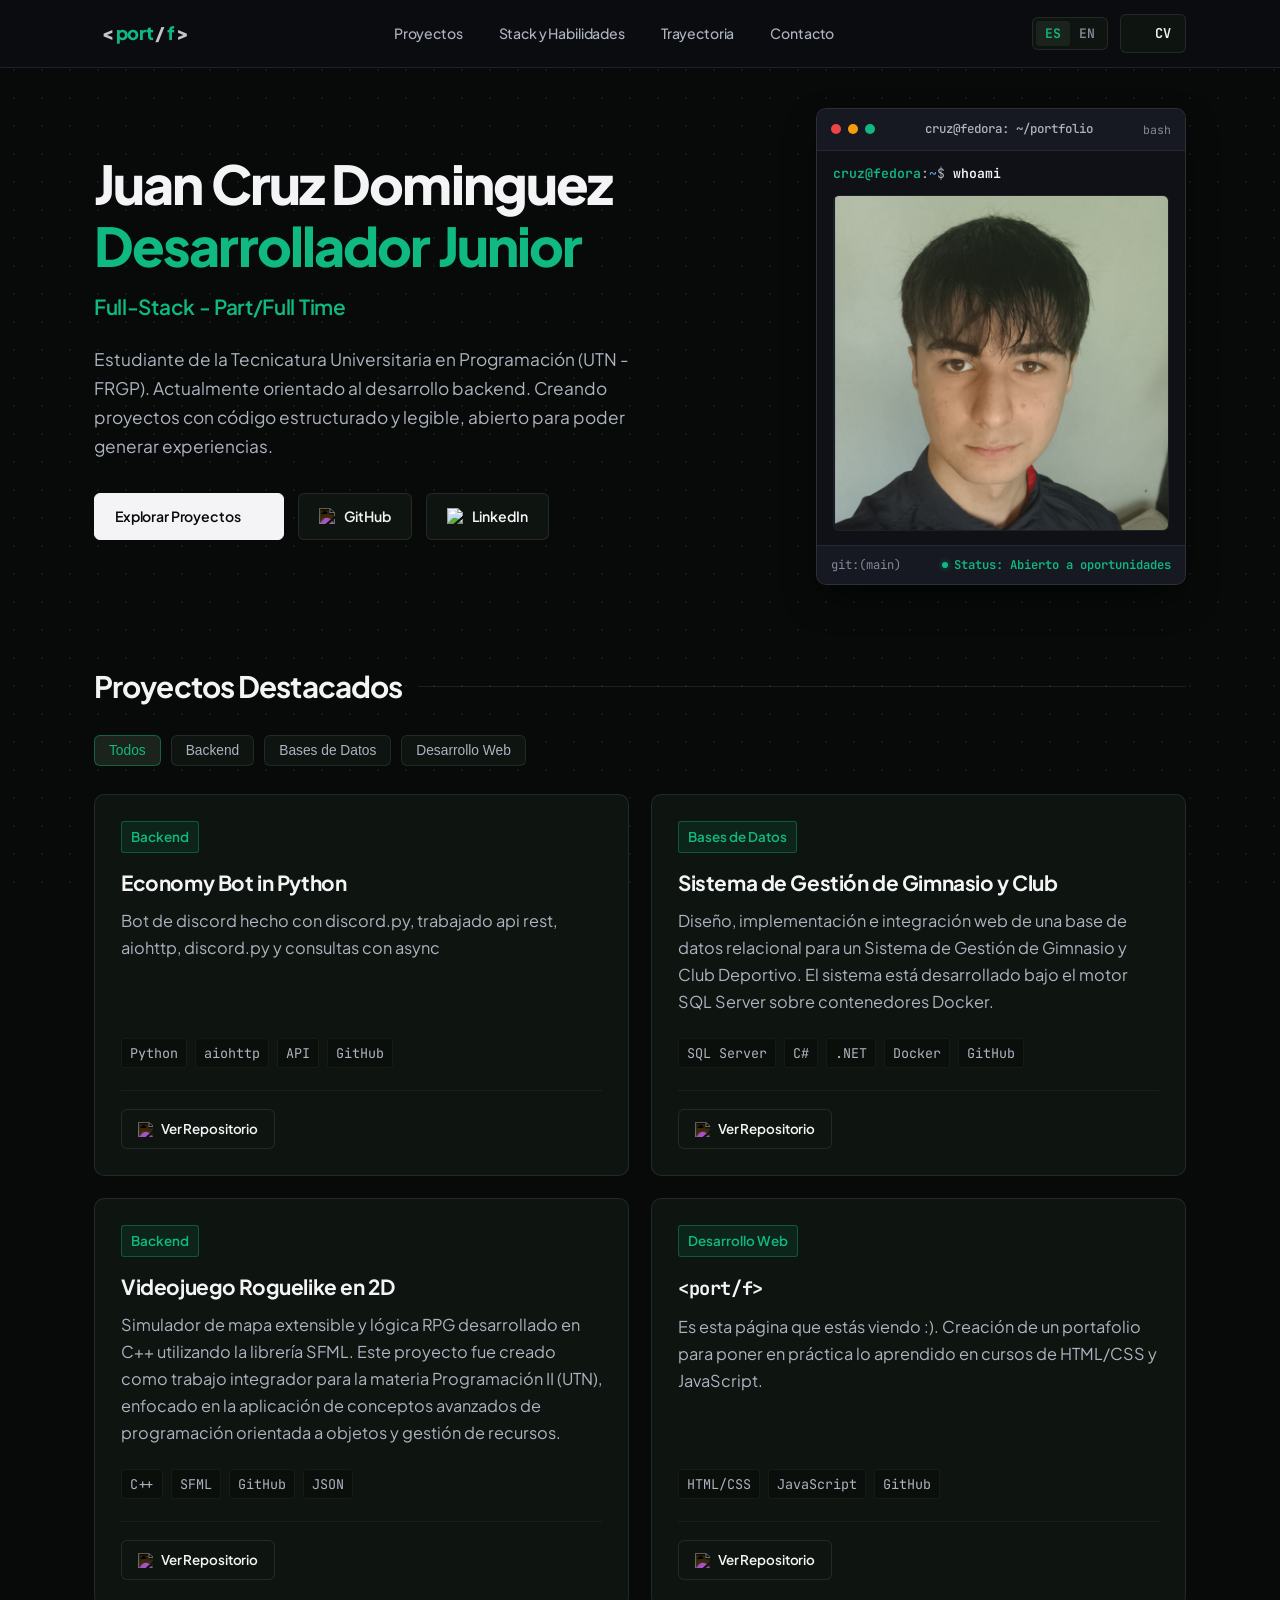
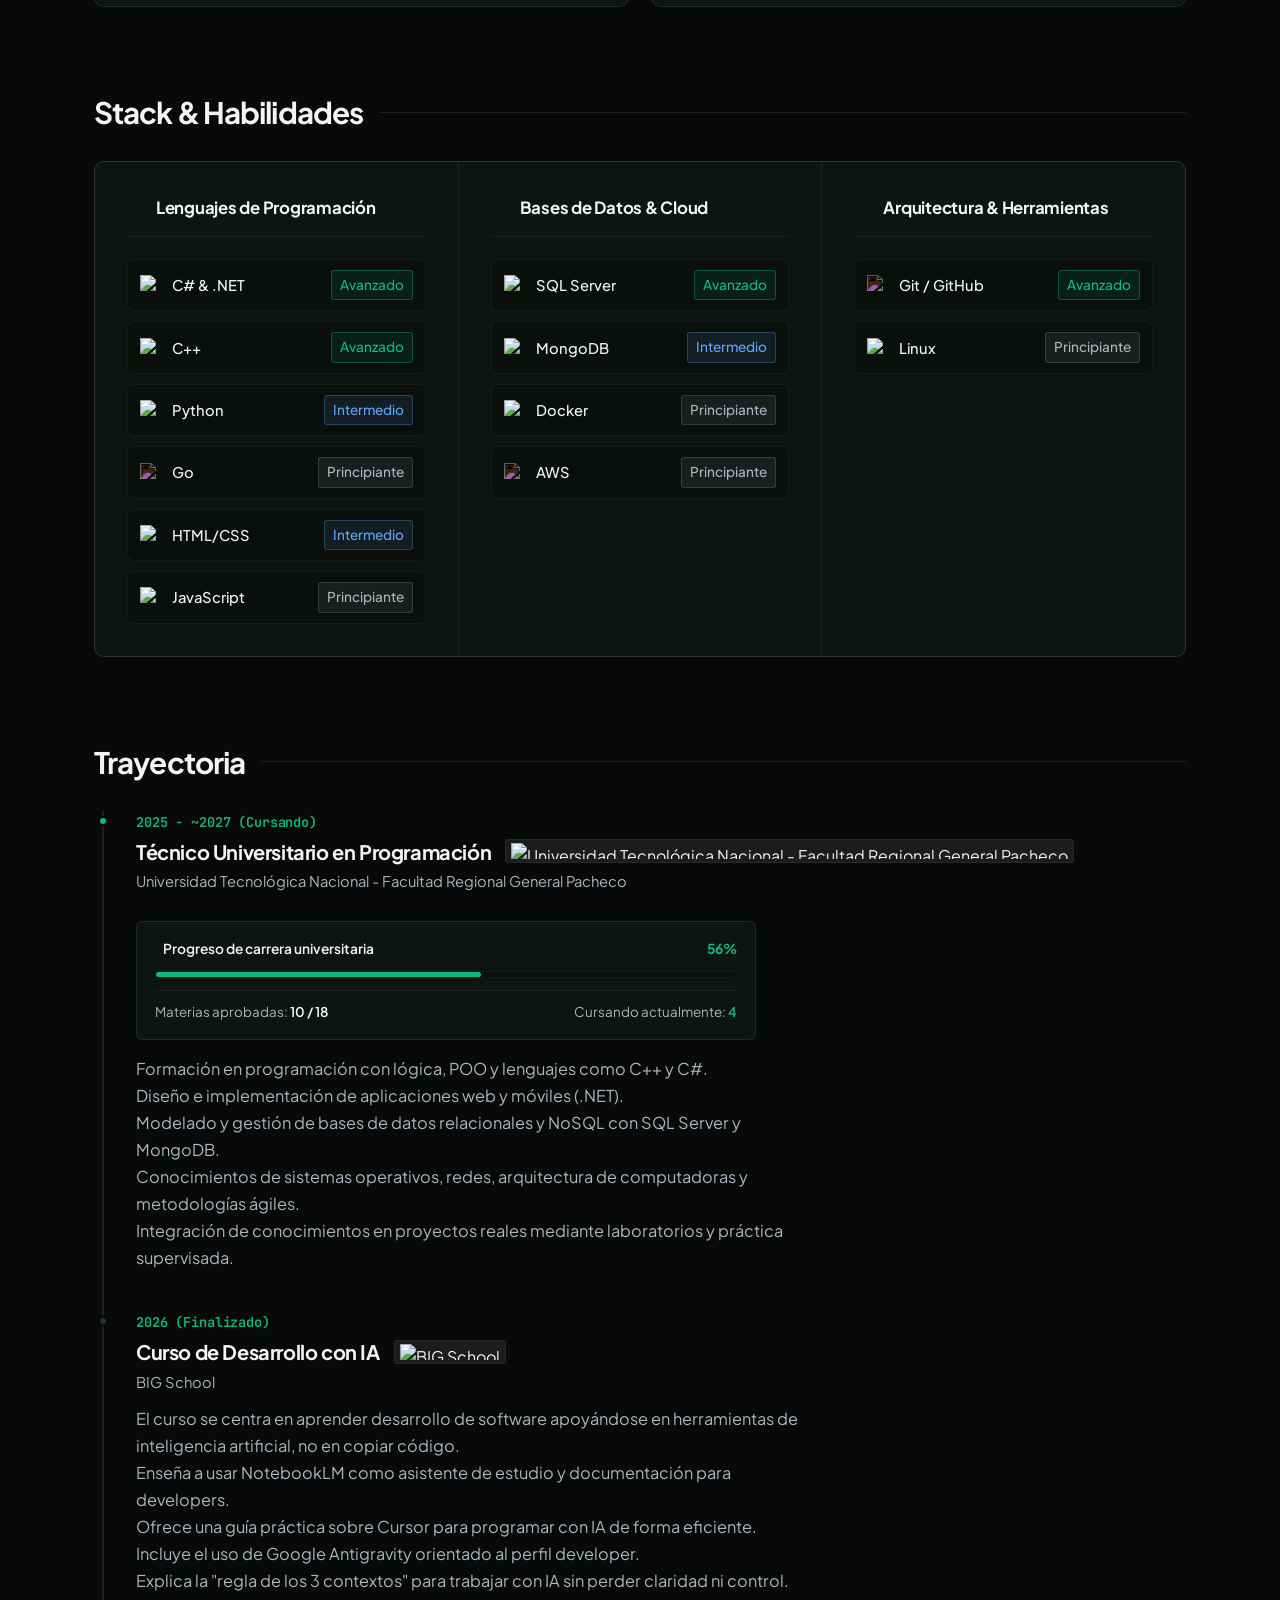
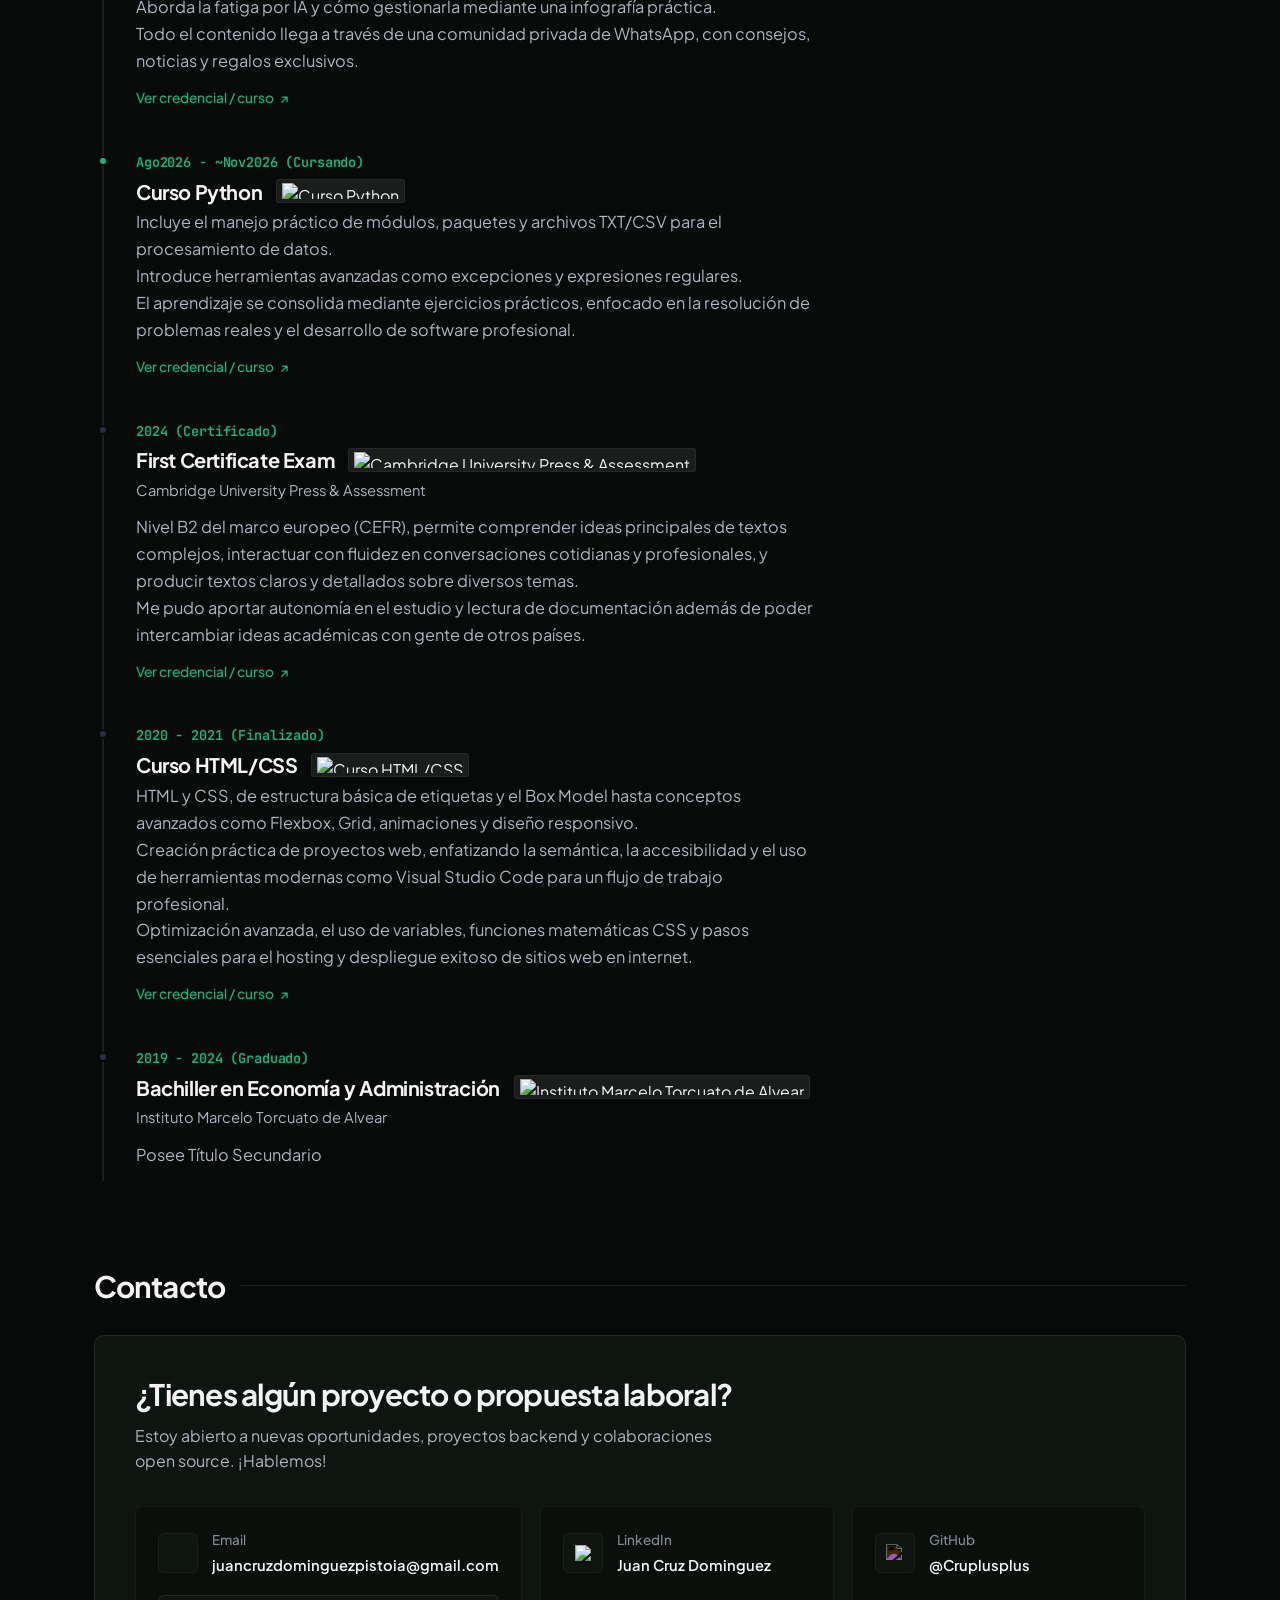
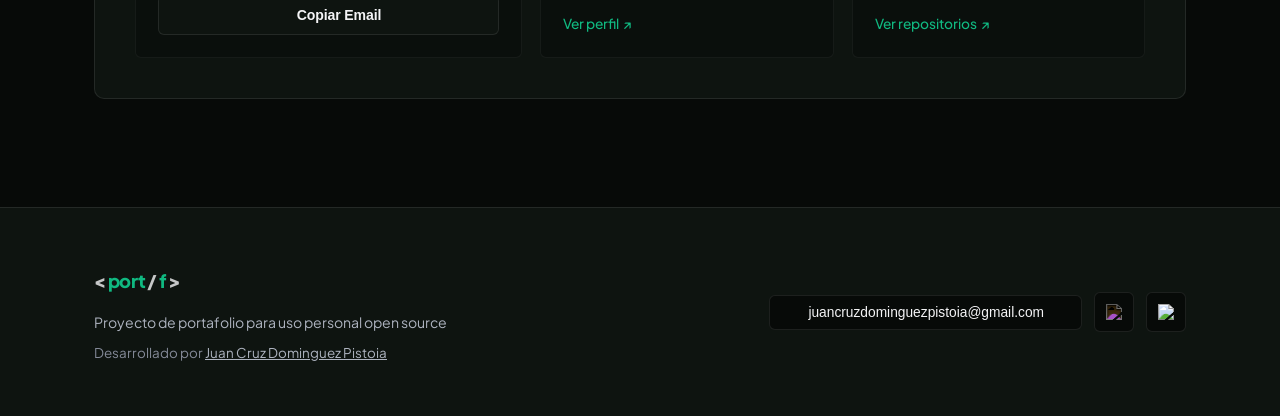
==== commit db0ed749: "style: apply rebuild-frontend-1 obsidian dot-matrix background without green glow effect" ====
--- a/index.html
+++ b/index.html
@@ -120,9 +120,6 @@
                             <div class="linux-prompt">
                                 <span class="prompt-user">cruz@fedora</span>:<span class="prompt-path">~</span>$ <span class="prompt-cmd">whoami</span>
                             </div>
-                            <div class="linux-prompt">
-                                <span class="prompt-user">cruz@fedora</span>:<span class="prompt-path">~</span>$
-                            </div>
                             <div class="linux-image-frame">
                                 <img src="sources/Portrait.png" alt="Juan Cruz Dominguez Pistoia" class="linux-portrait">
                             </div>
--- a/styles.css
+++ b/styles.css
@@ -8,11 +8,12 @@
 
 :root {
   /* Carbon Matte Color Palette */
-  --bg-base: #0c0d10;
-  --bg-surface: #14161d;
-  --bg-surface-hover: #1c1f28;
-  --bg-elevated: #222632;
-  --bg-muted: #111318;
+  /* Obsidian Base & Surfaces (From rebuild frontend 1, without green glow) */
+  --bg-base: #070a08;
+  --bg-surface: #0e1410;
+  --bg-surface-hover: #141c16;
+  --bg-elevated: #1a241d;
+  --bg-muted: #0a0f0c;
 
   /* Subtle Surfaces & Boundaries */
   --border-dim: rgba(255, 255, 255, 0.05);
@@ -73,6 +74,9 @@
 body {
   font-family: var(--font-sans);
   background-color: var(--bg-base);
+  background-image: radial-gradient(rgba(255, 255, 255, 0.06) 1px, transparent 1px);
+  background-size: 28px 28px;
+  background-attachment: fixed;
   color: var(--text-primary);
   line-height: 1.65;
   min-height: 100dvh;
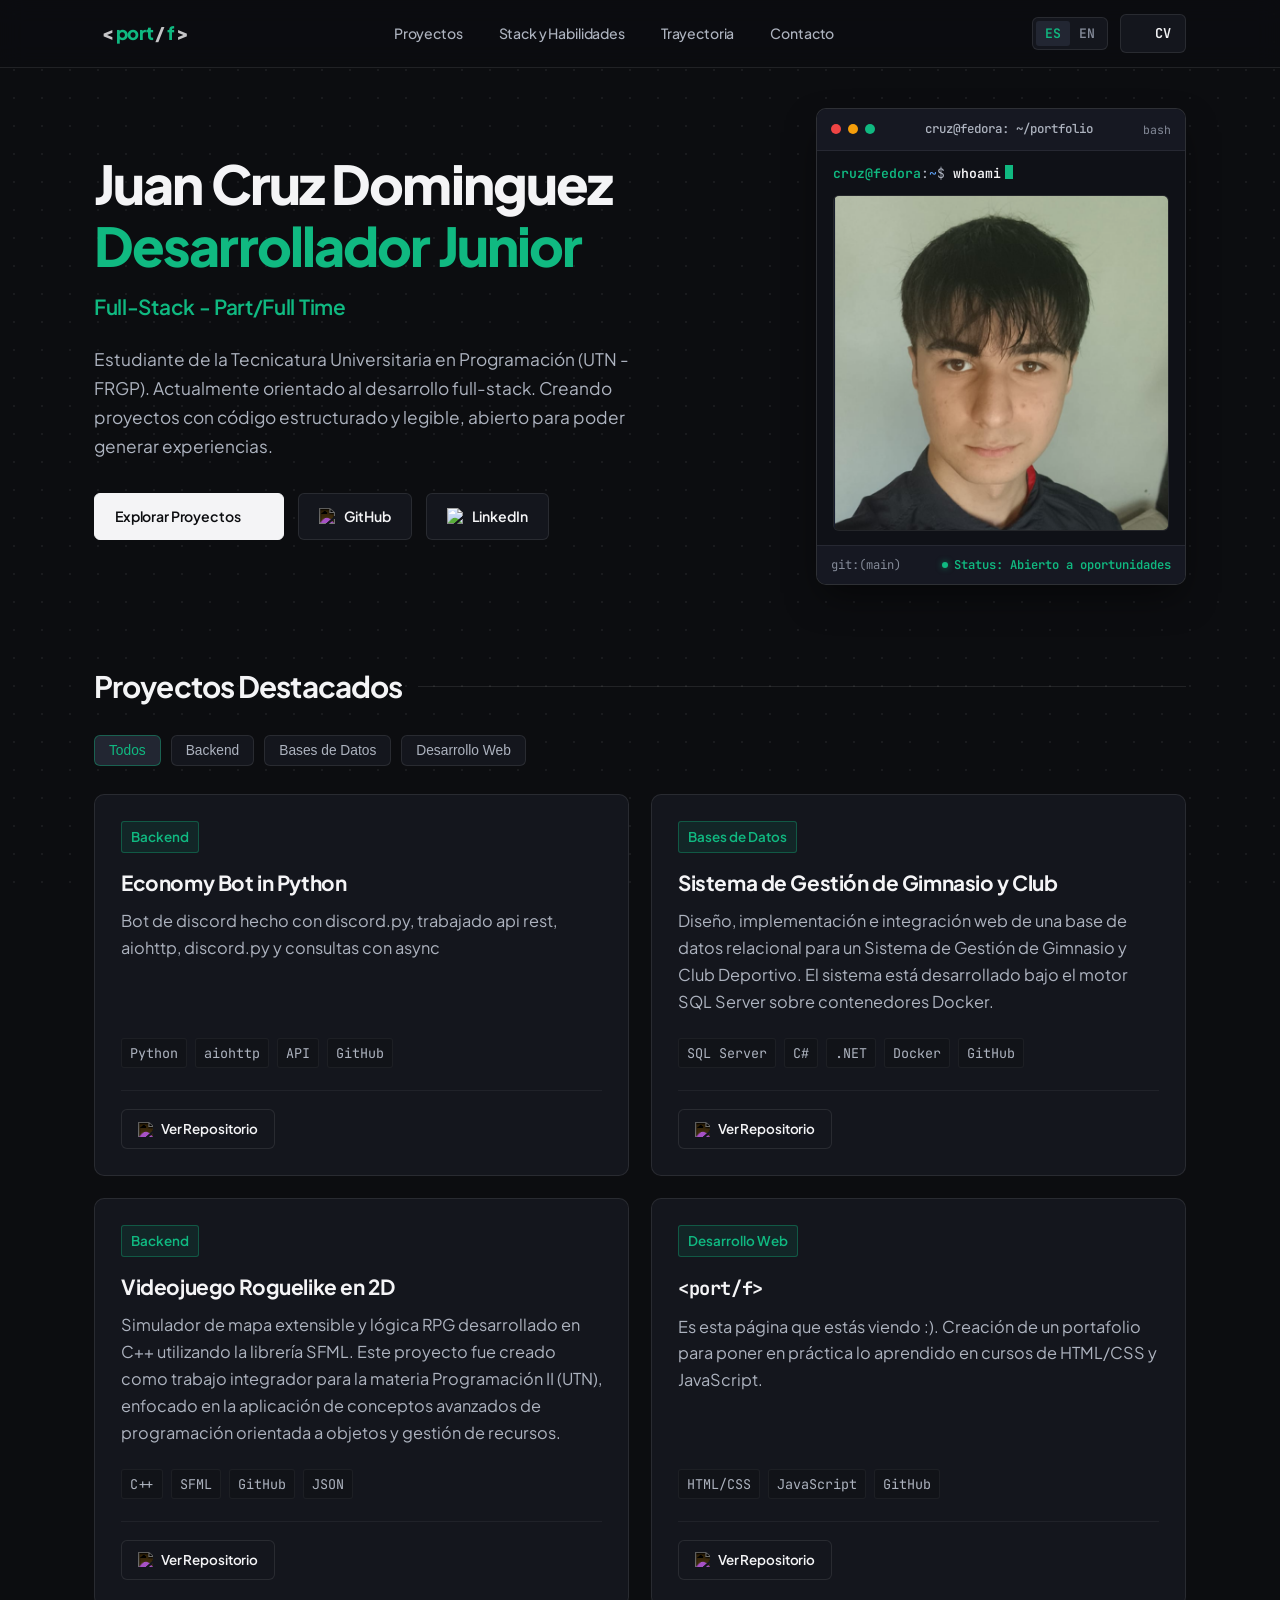
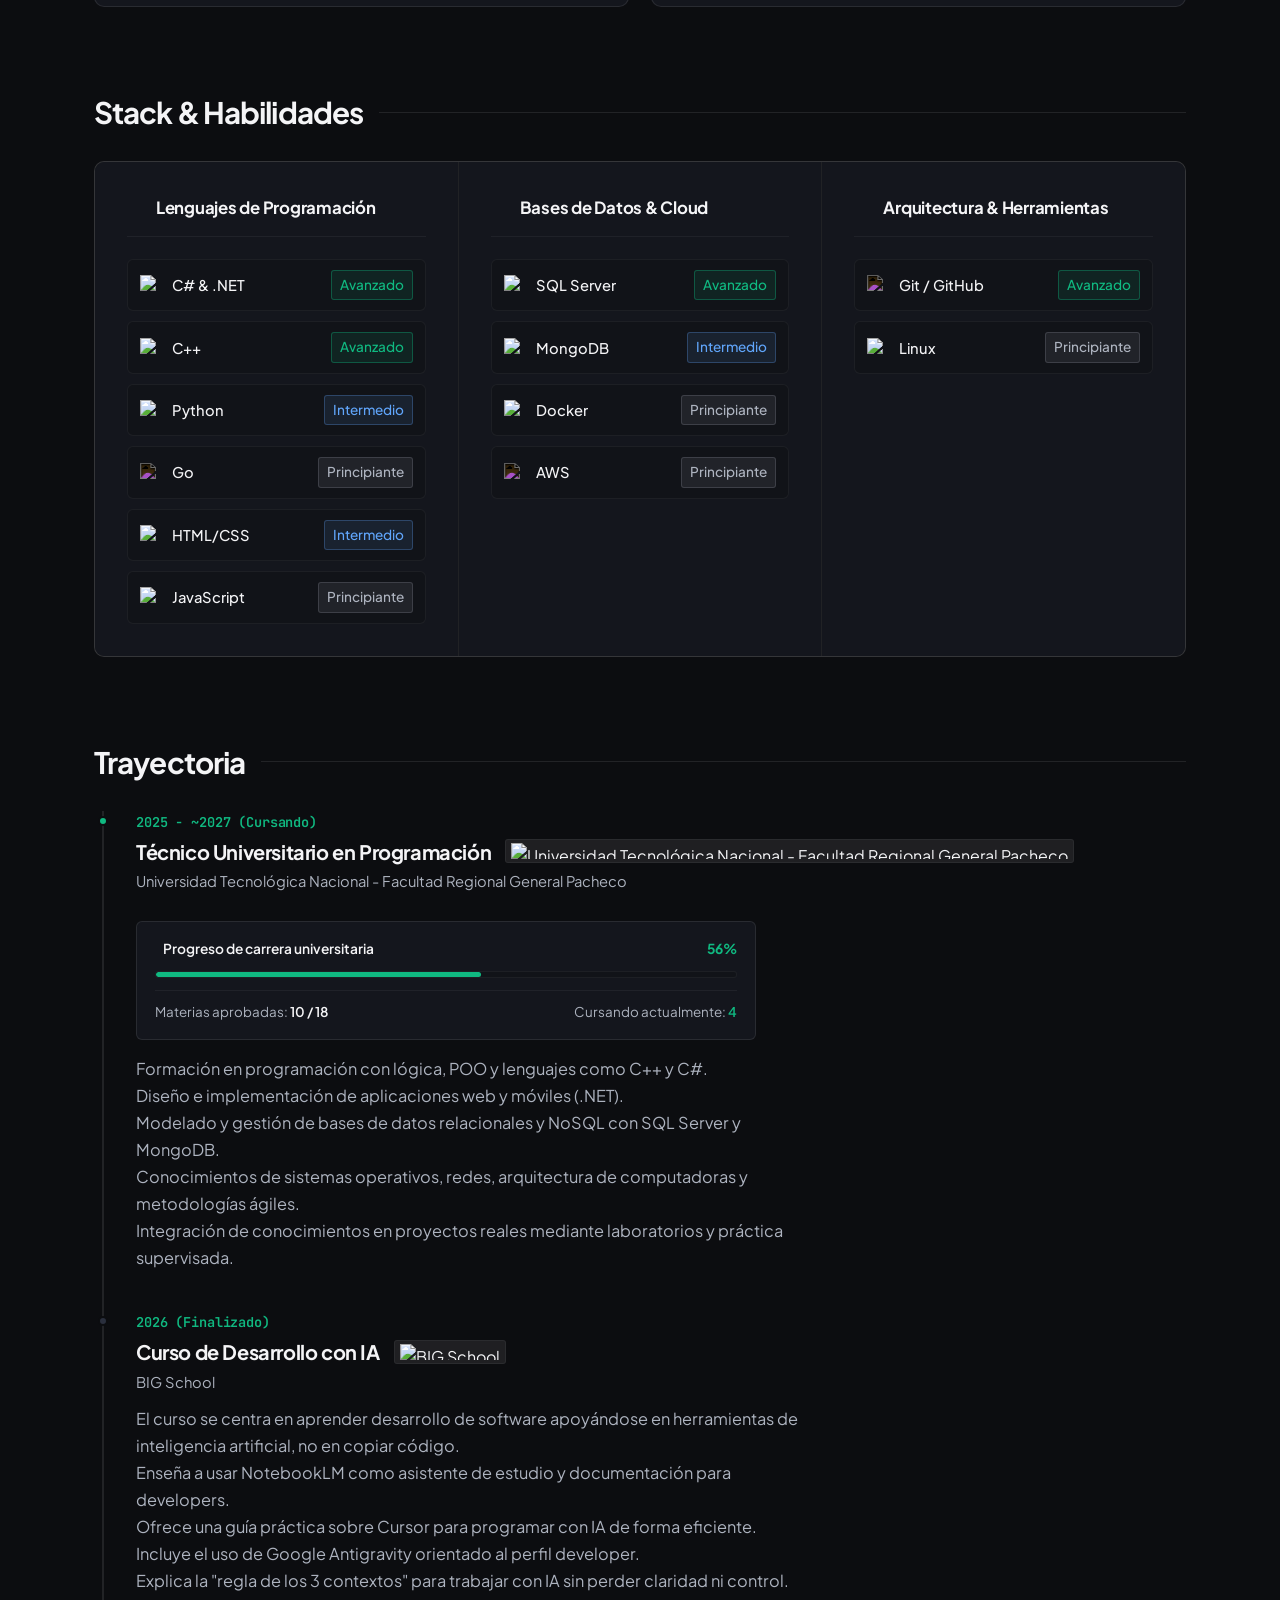
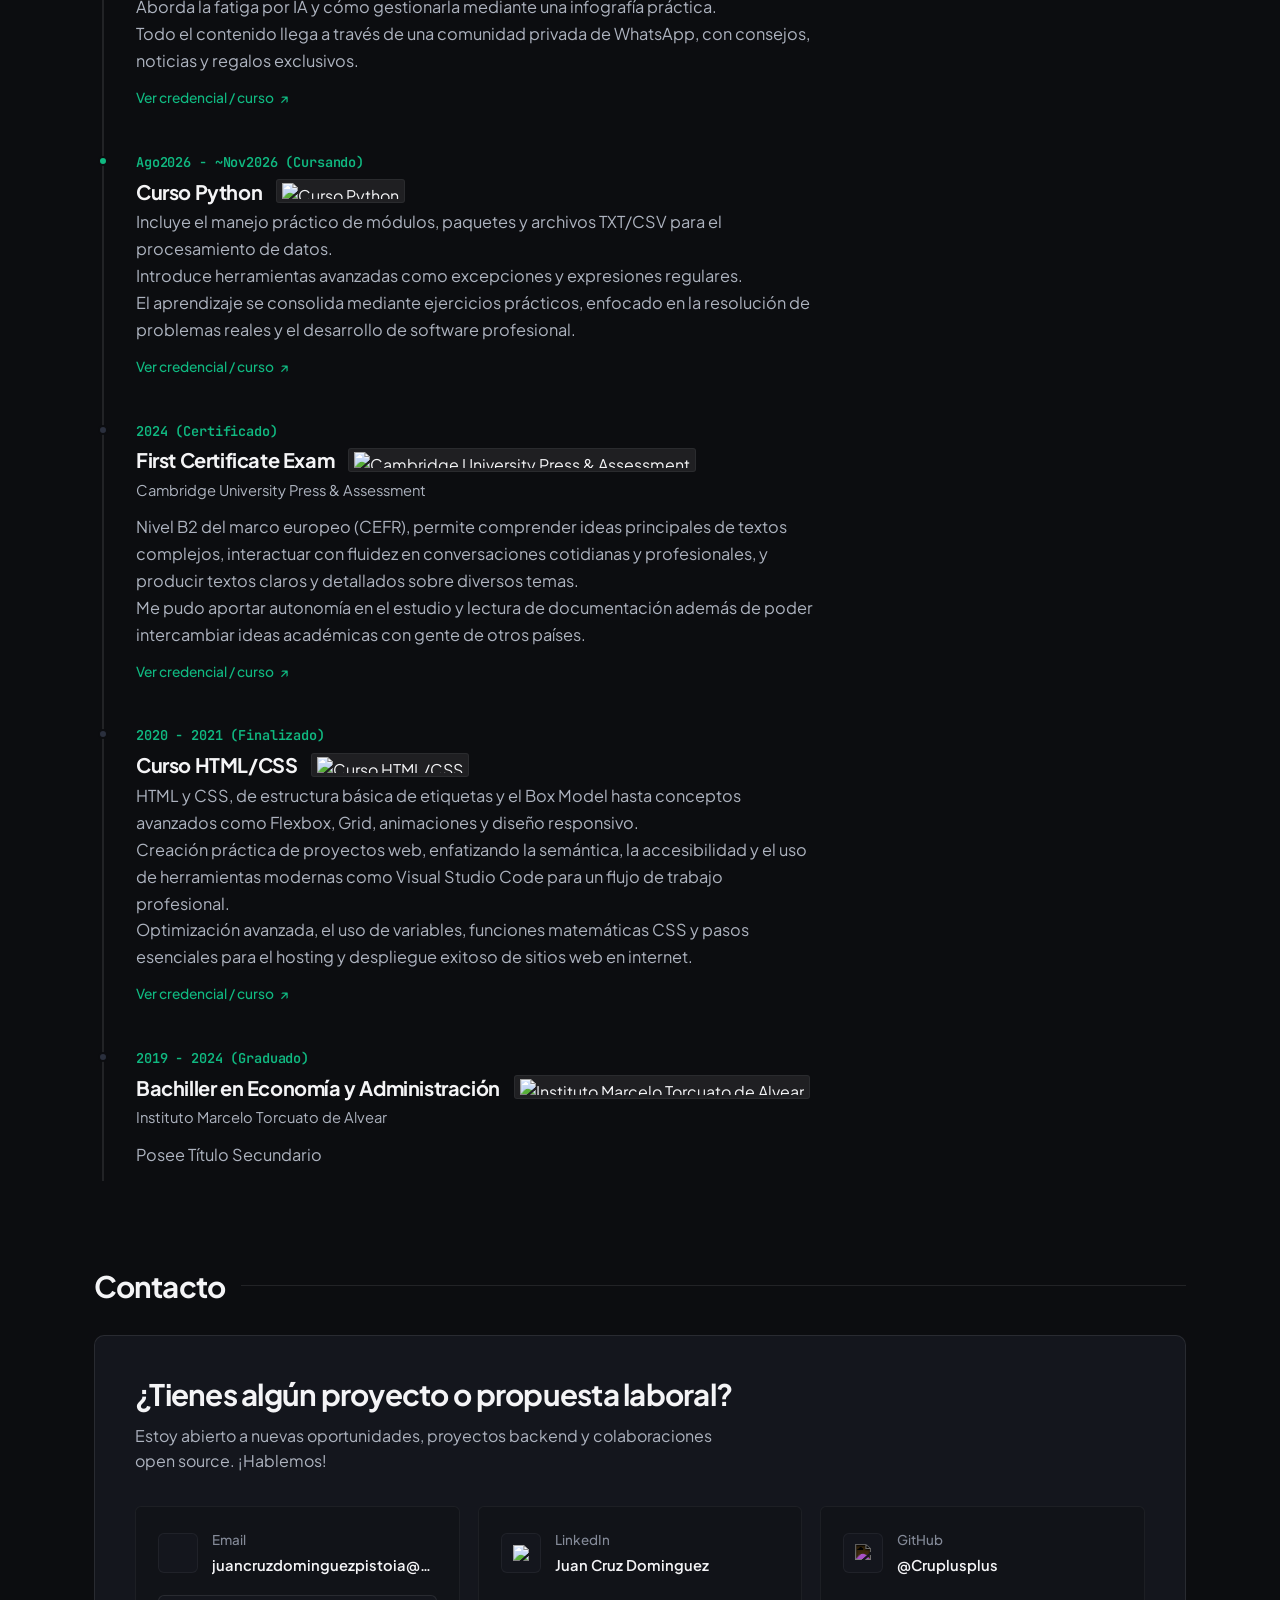
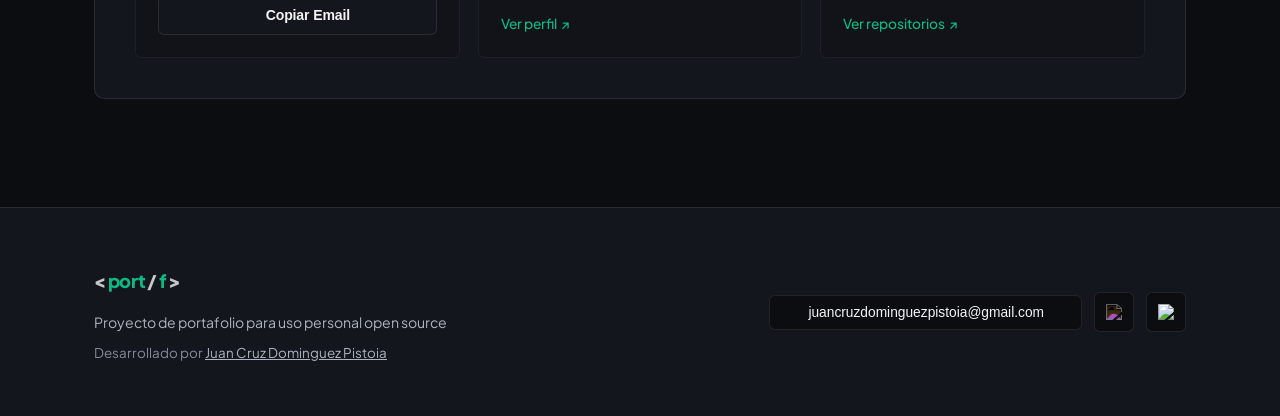
==== commit ed52d873: "feat: implement high-craft micro-interactions and animations (terminal cursor, project stagger, spot" ====
--- a/index.html
+++ b/index.html
@@ -118,7 +118,7 @@
                         </div>
                         <div class="linux-body">
                             <div class="linux-prompt">
-                                <span class="prompt-user">cruz@fedora</span>:<span class="prompt-path">~</span>$ <span class="prompt-cmd">whoami</span>
+                                <span class="prompt-user">cruz@fedora</span>:<span class="prompt-path">~</span>$ <span class="prompt-cmd">whoami</span><span class="terminal-cursor" aria-hidden="true"></span>
                             </div>
                             <div class="linux-image-frame">
                                 <img src="sources/Portrait.png" alt="Juan Cruz Dominguez Pistoia" class="linux-portrait">
--- a/styles.css
+++ b/styles.css
@@ -8,12 +8,11 @@
 
 :root {
   /* Carbon Matte Color Palette */
-  /* Obsidian Base & Surfaces (From rebuild frontend 1, without green glow) */
-  --bg-base: #070a08;
-  --bg-surface: #0e1410;
-  --bg-surface-hover: #141c16;
-  --bg-elevated: #1a241d;
-  --bg-muted: #0a0f0c;
+  --bg-base: #0c0d10;
+  --bg-surface: #14161d;
+  --bg-surface-hover: #1c1f28;
+  --bg-elevated: #222632;
+  --bg-muted: #111318;
 
   /* Subtle Surfaces & Boundaries */
   --border-dim: rgba(255, 255, 255, 0.05);
@@ -606,6 +605,30 @@
   font-weight: 600;
 }
 
+.terminal-cursor {
+  display: inline-block;
+  width: 8px;
+  height: 14px;
+  vertical-align: -1px;
+  background-color: var(--accent);
+  margin-left: 4px;
+  animation: cursorBlink 1.05s infinite step-start;
+  transition: background-color var(--duration-snappy) var(--ease-snappy);
+}
+
+@keyframes cursorBlink {
+  0%, 100% {
+    opacity: 1;
+  }
+  50% {
+    opacity: 0;
+  }
+}
+
+.linux-window:hover .terminal-cursor {
+  background-color: #38bdf8;
+}
+
 .linux-image-frame {
   width: 100%;
   aspect-ratio: 1 / 1;
@@ -712,12 +735,56 @@
   display: flex;
   flex-direction: column;
   position: relative;
+  overflow: hidden;
   transition: var(--transition-fast);
+  animation: cardEntrance 260ms cubic-bezier(0.16, 1, 0.3, 1) both;
+  animation-delay: calc(var(--card-idx, 0) * 45ms);
+}
+
+@keyframes cardEntrance {
+  from {
+    opacity: 0;
+    transform: translateY(12px) scale(0.99);
+  }
+  to {
+    opacity: 1;
+    transform: translateY(0) scale(1);
+  }
 }
 
 .project-card:hover {
   background: var(--bg-surface-hover);
   border-color: var(--border-hover);
+  transform: translateY(-2px);
+}
+
+/* Interactive Spotlight Border (Linear / Vercel style) */
+.project-card::before,
+.stack-category-block::before,
+.contact-cell::before {
+  content: '';
+  position: absolute;
+  inset: -1px;
+  border-radius: inherit;
+  padding: 1px;
+  background: radial-gradient(
+    320px circle at var(--mouse-x, -999px) var(--mouse-y, -999px),
+    rgba(16, 185, 129, 0.45),
+    transparent 65%
+  );
+  -webkit-mask: linear-gradient(#fff 0 0) content-box, linear-gradient(#fff 0 0);
+  -webkit-mask-composite: xor;
+  mask-composite: exclude;
+  pointer-events: none;
+  opacity: 0;
+  transition: opacity 180ms ease;
+  z-index: 2;
+}
+
+.project-card:hover::before,
+.stack-category-block:hover::before,
+.contact-cell:hover::before {
+  opacity: 1;
 }
 
 .card-header-row {
@@ -807,6 +874,9 @@
   padding: 32px;
   display: flex;
   flex-direction: column;
+  position: relative;
+  overflow: hidden;
+  transition: var(--transition-fast);
 }
 
 .stack-category-header {
@@ -1033,7 +1103,8 @@
   height: 100%;
   background: var(--accent);
   border-radius: var(--radius-xs);
-  transition: width 0.6s var(--ease-snappy);
+  width: 0%;
+  transition: width 900ms cubic-bezier(0.16, 1, 0.3, 1);
 }
 
 .progress-metrics {
@@ -1115,6 +1186,8 @@
   flex-direction: column;
   justify-content: space-between;
   gap: 18px;
+  position: relative;
+  overflow: hidden;
   transition: var(--transition-fast);
   text-decoration: none;
 }
@@ -1405,6 +1478,18 @@
   .hero-bio {
     font-size: 1rem;
   }
+}
+
+/* ========================================================
+   INTERNATIONALIZATION CROSSFADE
+   ======================================================== */
+[data-i18n] {
+  transition: opacity 120ms ease, transform 120ms ease;
+}
+
+.i18n-transitioning {
+  opacity: 0.35;
+  transform: translateY(2px);
 }
 
 /* ========================================================
@@ -1417,4 +1502,16 @@
     transition-duration: 0.01ms !important;
     scroll-behavior: auto !important;
   }
-}
+  .progress-fill {
+    transition: none !important;
+  }
+  .terminal-cursor {
+    animation: none !important;
+    opacity: 1 !important;
+  }
+  .project-card::before,
+  .stack-category-block::before,
+  .contact-cell::before {
+    display: none !important;
+  }
+}
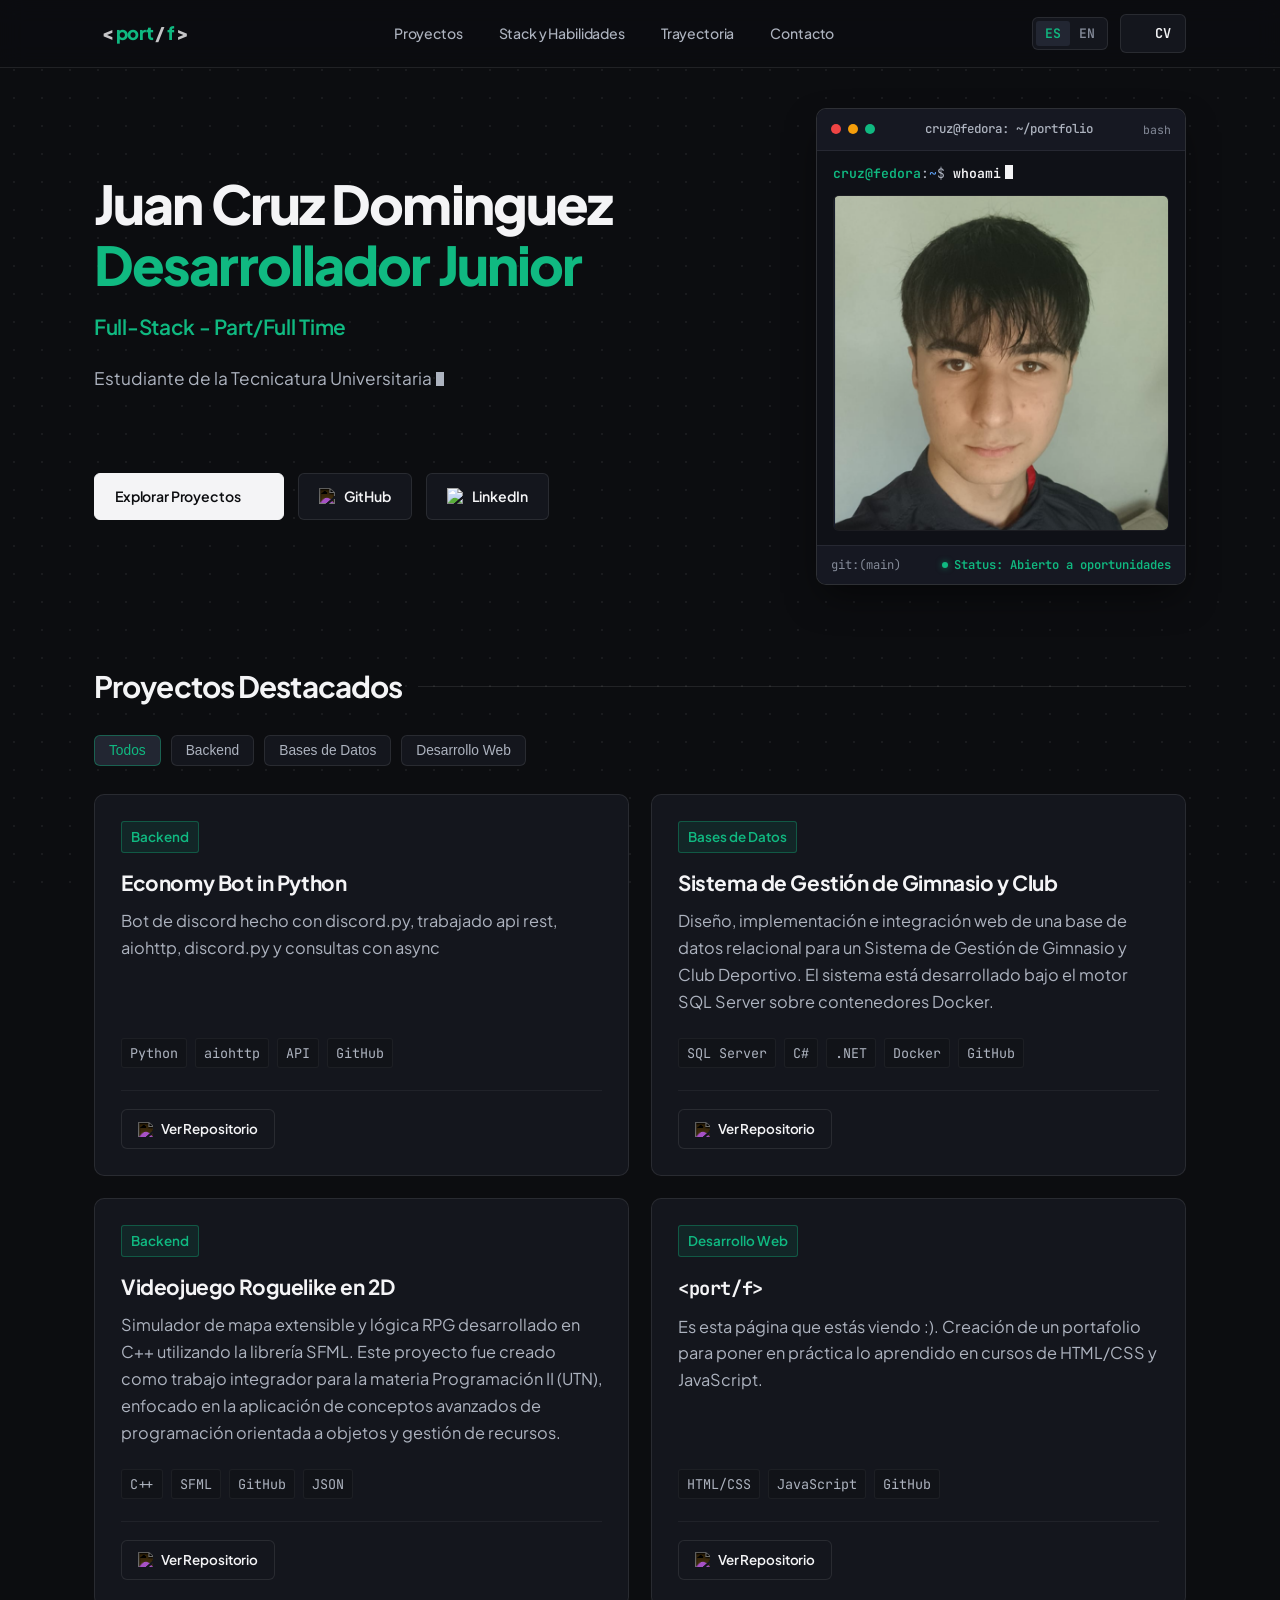
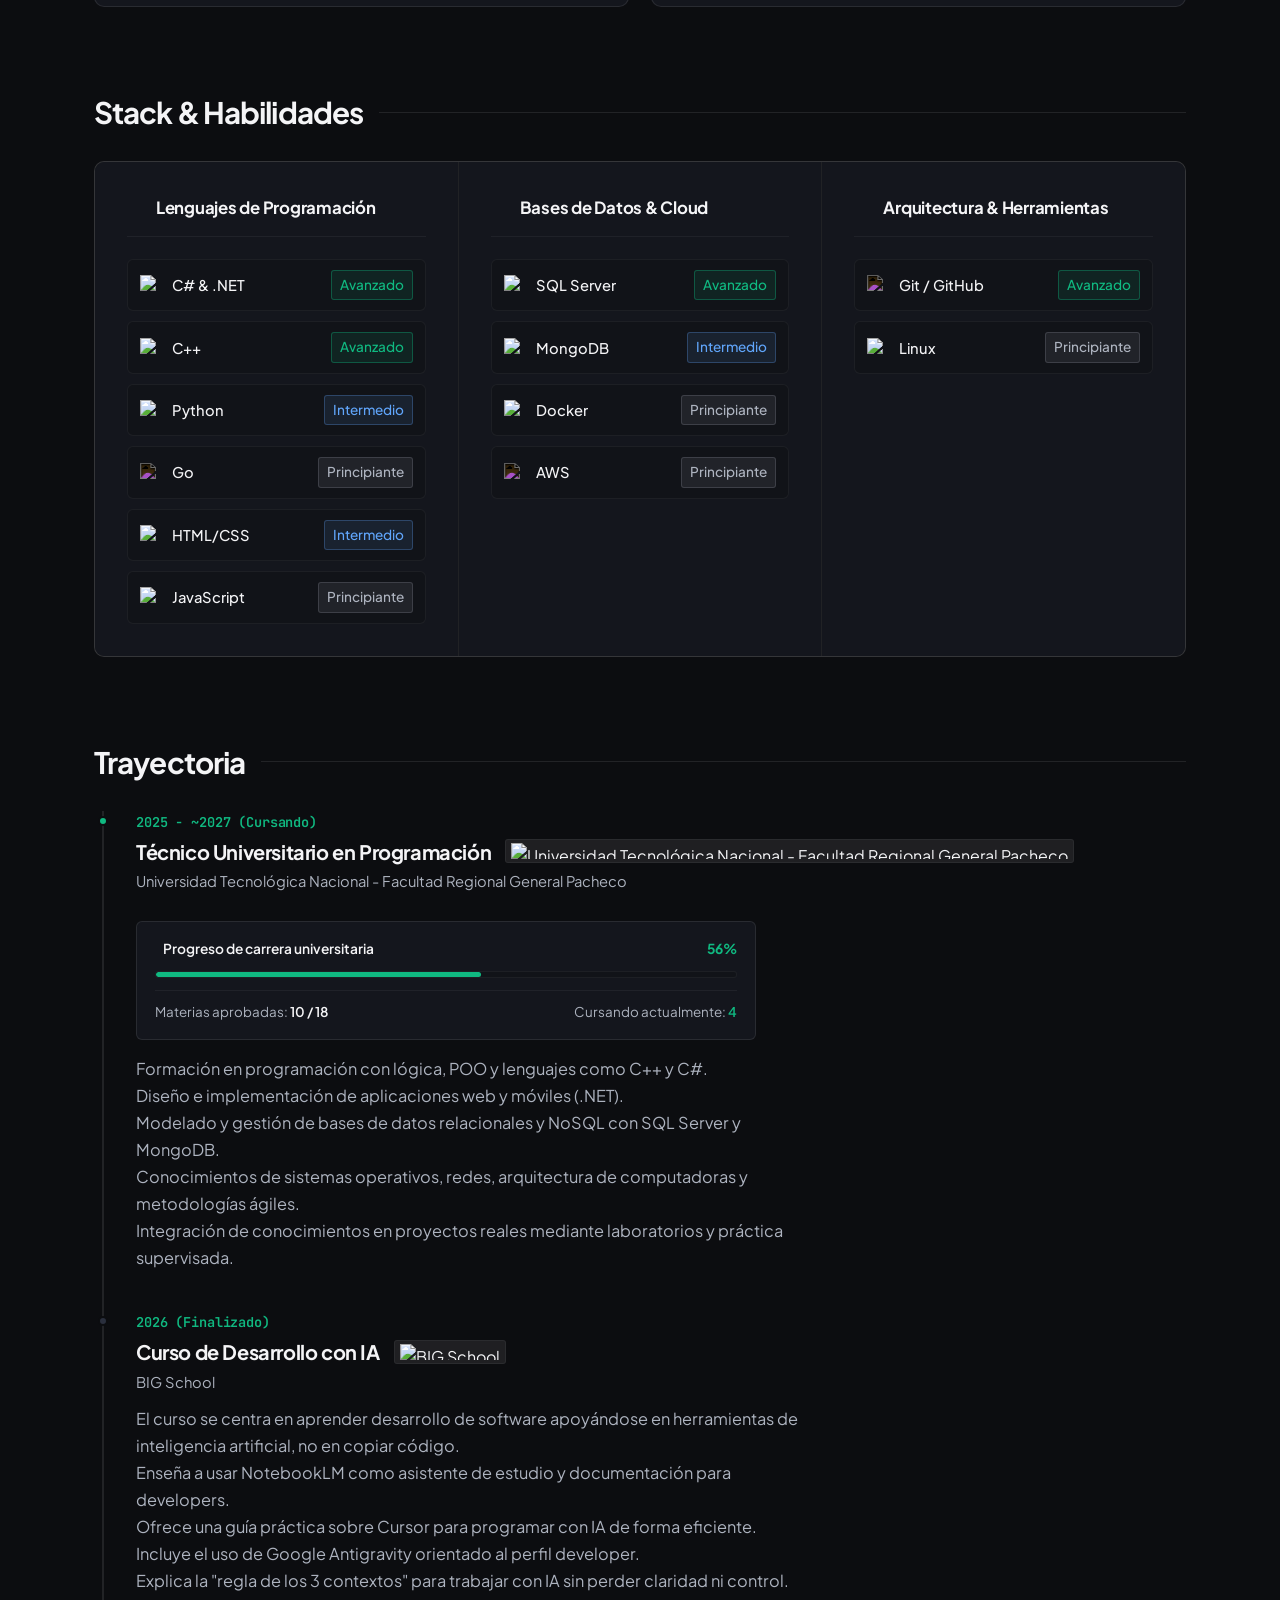
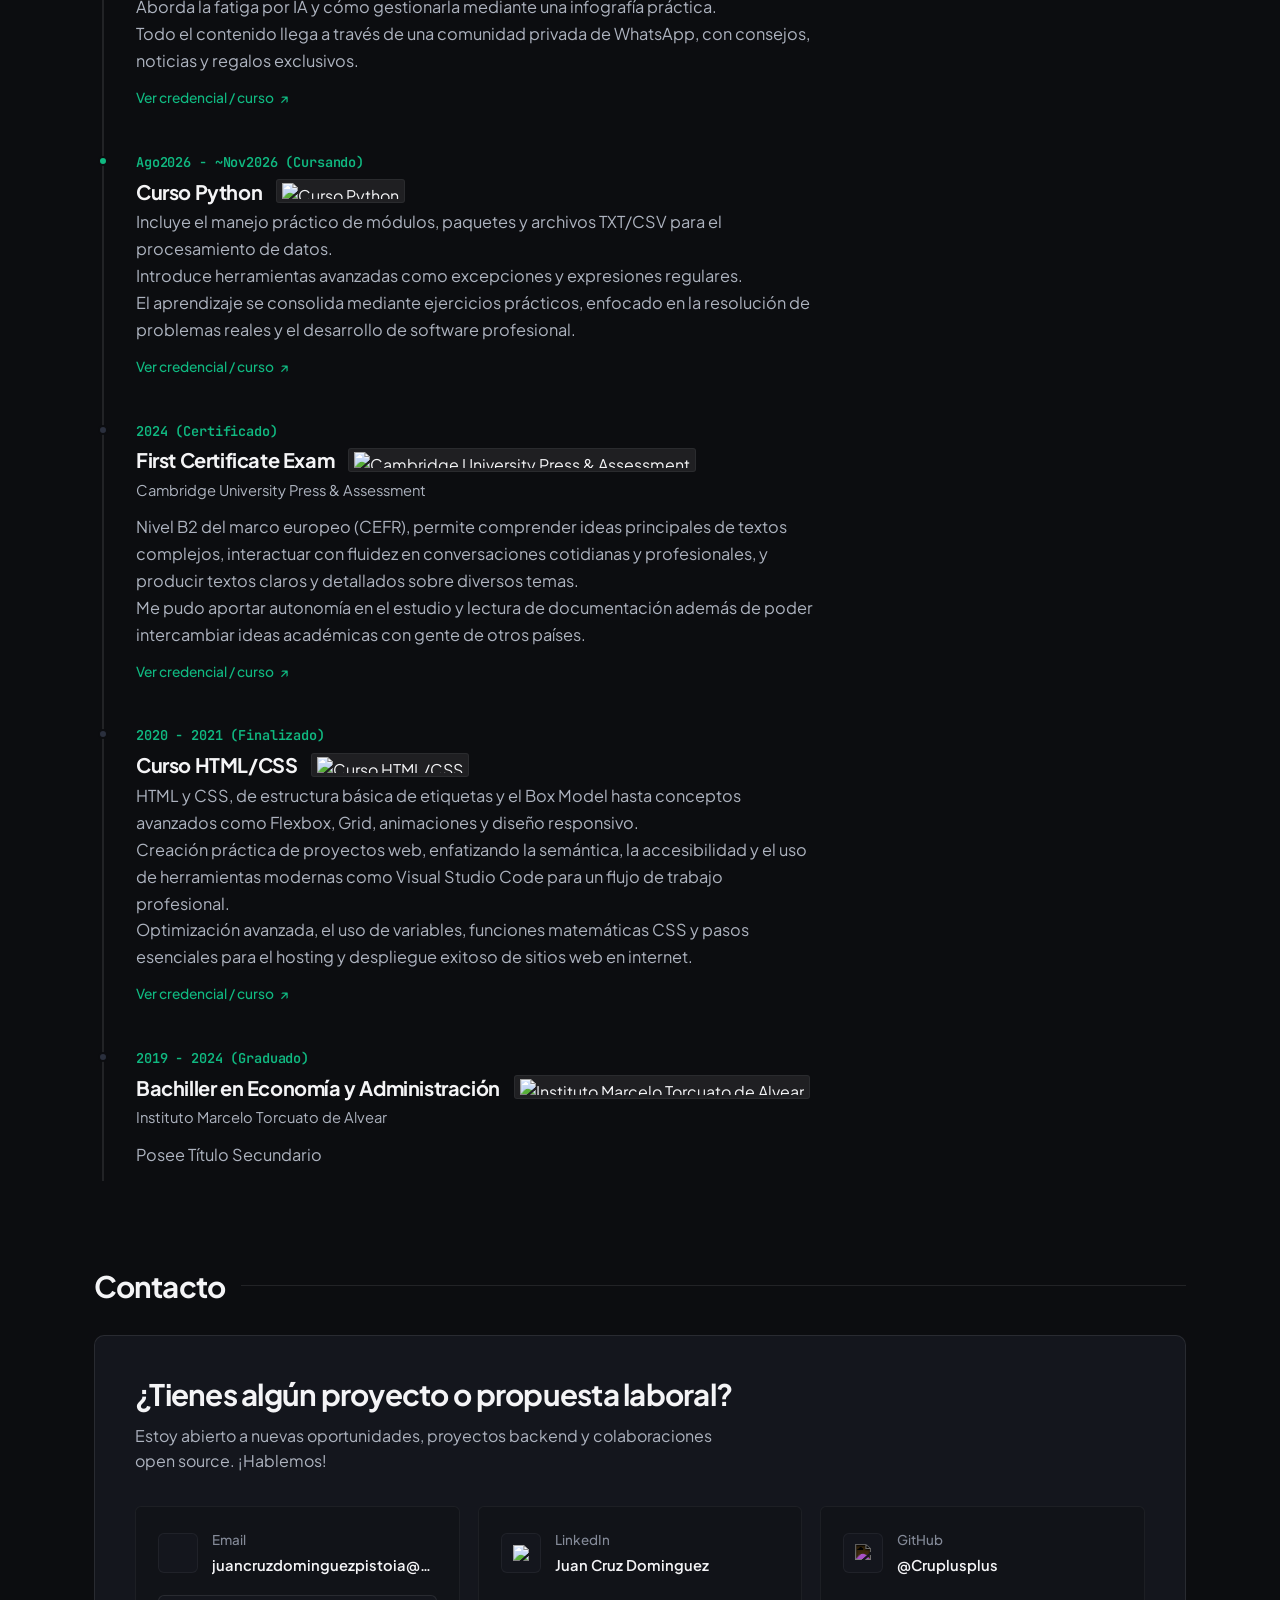
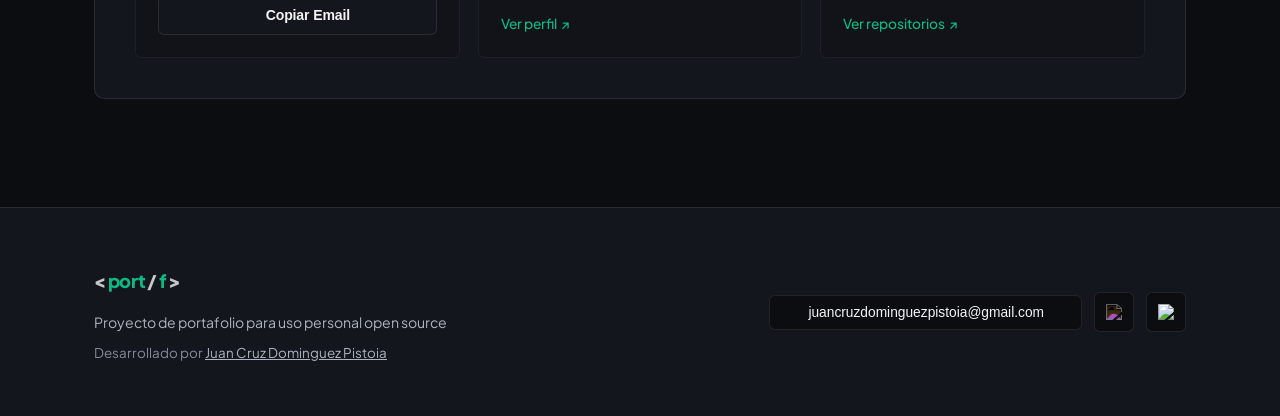
==== commit ad27c98f: "fix: eliminate content flash on load - hero text and portrait start empty, animated in by JS" ====
--- a/index.html
+++ b/index.html
@@ -23,6 +23,14 @@
 
     <link rel="stylesheet" href="styles.css">
     <script src="https://unpkg.com/lucide@latest"></script>
+    <noscript>
+        <style>
+            .hero-role::after { content: "Full-Stack - Part/Full Time"; }
+            .hero-bio::after { content: "Estudiante de la Tecnicatura Universitaria en Programación (UTN - FRGP). Actualmente orientado al desarrollo full-stack. Creando proyectos con código estructurado y legible, abierto para poder generar experiencias."; }
+            .prompt-cmd::after { content: "whoami"; }
+            .linux-portrait.terminal-hidden { opacity: 1 !important; transform: none !important; filter: none !important; }
+        </style>
+    </noscript>
 </head>
 
 <body id="inicio">
@@ -81,13 +89,9 @@
                         Juan Cruz Dominguez <br><span class="hero-role-tag">Desarrollador Junior</span>
                     </h1>
 
-                    <div class="hero-role" data-i18n="hero_role">
-                        Full-Stack - Part/Full Time
-                    </div>
-
-                    <p class="hero-bio" data-i18n="hero_desc">
-                        Estudiante de la Tecnicatura Universitaria en Programación (UTN - FRGP). Actualmente orientado al desarrollo backend. Creando proyectos con código estructurado y legible, abierto para poder generar experiencias.
-                    </p>
+                    <div class="hero-role" data-i18n="hero_role"></div>
+
+                    <p class="hero-bio" data-i18n="hero_desc"></p>
 
                     <div class="hero-actions">
                         <a href="#proyectos" class="btn btn-primary">
@@ -118,10 +122,10 @@
                         </div>
                         <div class="linux-body">
                             <div class="linux-prompt">
-                                <span class="prompt-user">cruz@fedora</span>:<span class="prompt-path">~</span>$ <span class="prompt-cmd">whoami</span><span class="terminal-cursor" aria-hidden="true"></span>
+                                <span class="prompt-user">cruz@fedora</span>:<span class="prompt-path">~</span>$ <span class="prompt-cmd"></span><span class="terminal-cursor" aria-hidden="true"></span>
                             </div>
                             <div class="linux-image-frame">
-                                <img src="sources/Portrait.png" alt="Juan Cruz Dominguez Pistoia" class="linux-portrait">
+                                <img src="sources/Portrait.png" alt="Juan Cruz Dominguez Pistoia" class="linux-portrait terminal-hidden">
                             </div>
                         </div>
                         <div class="linux-statusbar">
--- a/styles.css
+++ b/styles.css
@@ -417,6 +417,7 @@
   color: var(--accent);
   letter-spacing: -0.015em;
   margin-bottom: 20px;
+  min-height: 1.6em;
 }
 
 .hero-bio {
@@ -425,6 +426,31 @@
   max-width: 580px;
   line-height: 1.68;
   margin-bottom: 32px;
+  min-height: 4.8rem;
+}
+
+/* Terminal Typewriter Cursor - Matches the color of the last letter */
+.typewriter-cursor {
+  display: inline-block;
+  width: 8px;
+  height: 14px;
+  vertical-align: -1px;
+  background-color: currentColor;
+  margin-left: 3px;
+  animation: cursorBlink 1.05s infinite step-start;
+}
+
+.hero-role .typewriter-cursor {
+  background-color: var(--accent);
+}
+
+.hero-bio .typewriter-cursor {
+  width: 8px;
+  height: 14px;
+  vertical-align: -1px;
+  background-color: var(--text-secondary);
+  margin-left: 4px;
+  animation: cursorBlink 1.05s infinite step-start;
 }
 
 .hero-actions {
@@ -610,12 +636,16 @@
   width: 8px;
   height: 14px;
   vertical-align: -1px;
-  background-color: var(--accent);
+  background-color: #f4f4f6;
   margin-left: 4px;
   animation: cursorBlink 1.05s infinite step-start;
   transition: background-color var(--duration-snappy) var(--ease-snappy);
 }
 
+.prompt-cmd:empty + .terminal-cursor {
+  background-color: var(--text-secondary);
+}
+
 @keyframes cursorBlink {
   0%, 100% {
     opacity: 1;
@@ -623,19 +653,16 @@
   50% {
     opacity: 0;
   }
-}
-
-.linux-window:hover .terminal-cursor {
-  background-color: #38bdf8;
 }
 
 .linux-image-frame {
   width: 100%;
   aspect-ratio: 1 / 1;
   overflow: hidden;
-  background: var(--bg-muted);
+  background: #090a0f;
   border-radius: var(--radius-sm);
   border: 1px solid rgba(255, 255, 255, 0.08);
+  position: relative;
 }
 
 .linux-portrait {
@@ -643,10 +670,27 @@
   height: 100%;
   object-fit: cover;
   filter: contrast(102%) brightness(98%);
-  transition: transform var(--duration-snappy) var(--ease-snappy);
-}
-
-.linux-window:hover .linux-portrait {
+  opacity: 1;
+  transform: scale(1);
+  transition: opacity 0.5s cubic-bezier(0.16, 1, 0.3, 1),
+              transform 0.5s cubic-bezier(0.16, 1, 0.3, 1),
+              filter 0.5s cubic-bezier(0.16, 1, 0.3, 1);
+}
+
+.linux-portrait.terminal-hidden {
+  opacity: 0;
+  transform: scale(0.96);
+  filter: contrast(110%) brightness(40%) blur(2px);
+  pointer-events: none;
+}
+
+.linux-portrait.terminal-loaded {
+  opacity: 1;
+  transform: scale(1);
+  filter: contrast(102%) brightness(98%) blur(0);
+}
+
+.linux-window:hover .linux-portrait.terminal-loaded {
   transform: scale(1.02);
 }
 
@@ -1477,6 +1521,7 @@
 
   .hero-bio {
     font-size: 1rem;
+    min-height: 5.6rem;
   }
 }
 
@@ -1505,9 +1550,11 @@
   .progress-fill {
     transition: none !important;
   }
-  .terminal-cursor {
+  .terminal-cursor,
+  .typewriter-cursor {
     animation: none !important;
     opacity: 1 !important;
+    display: none !important;
   }
   .project-card::before,
   .stack-category-block::before,
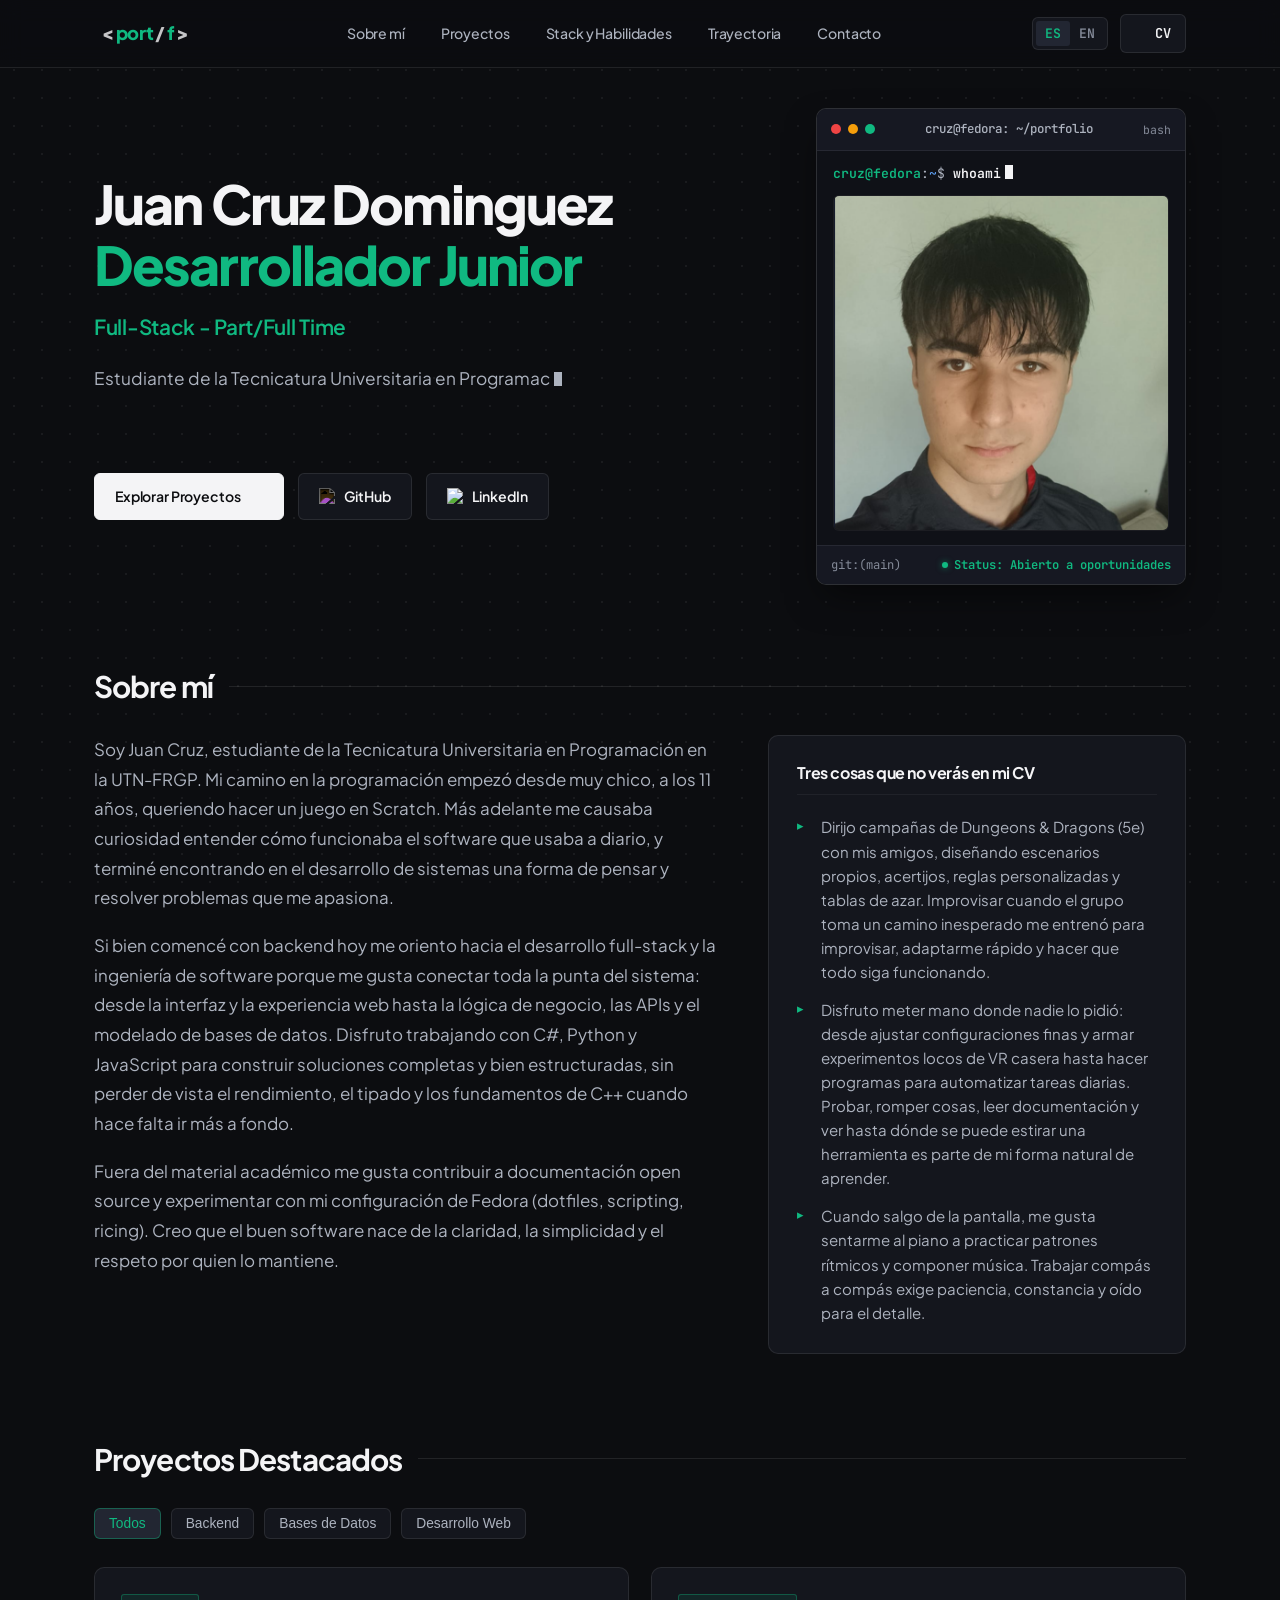
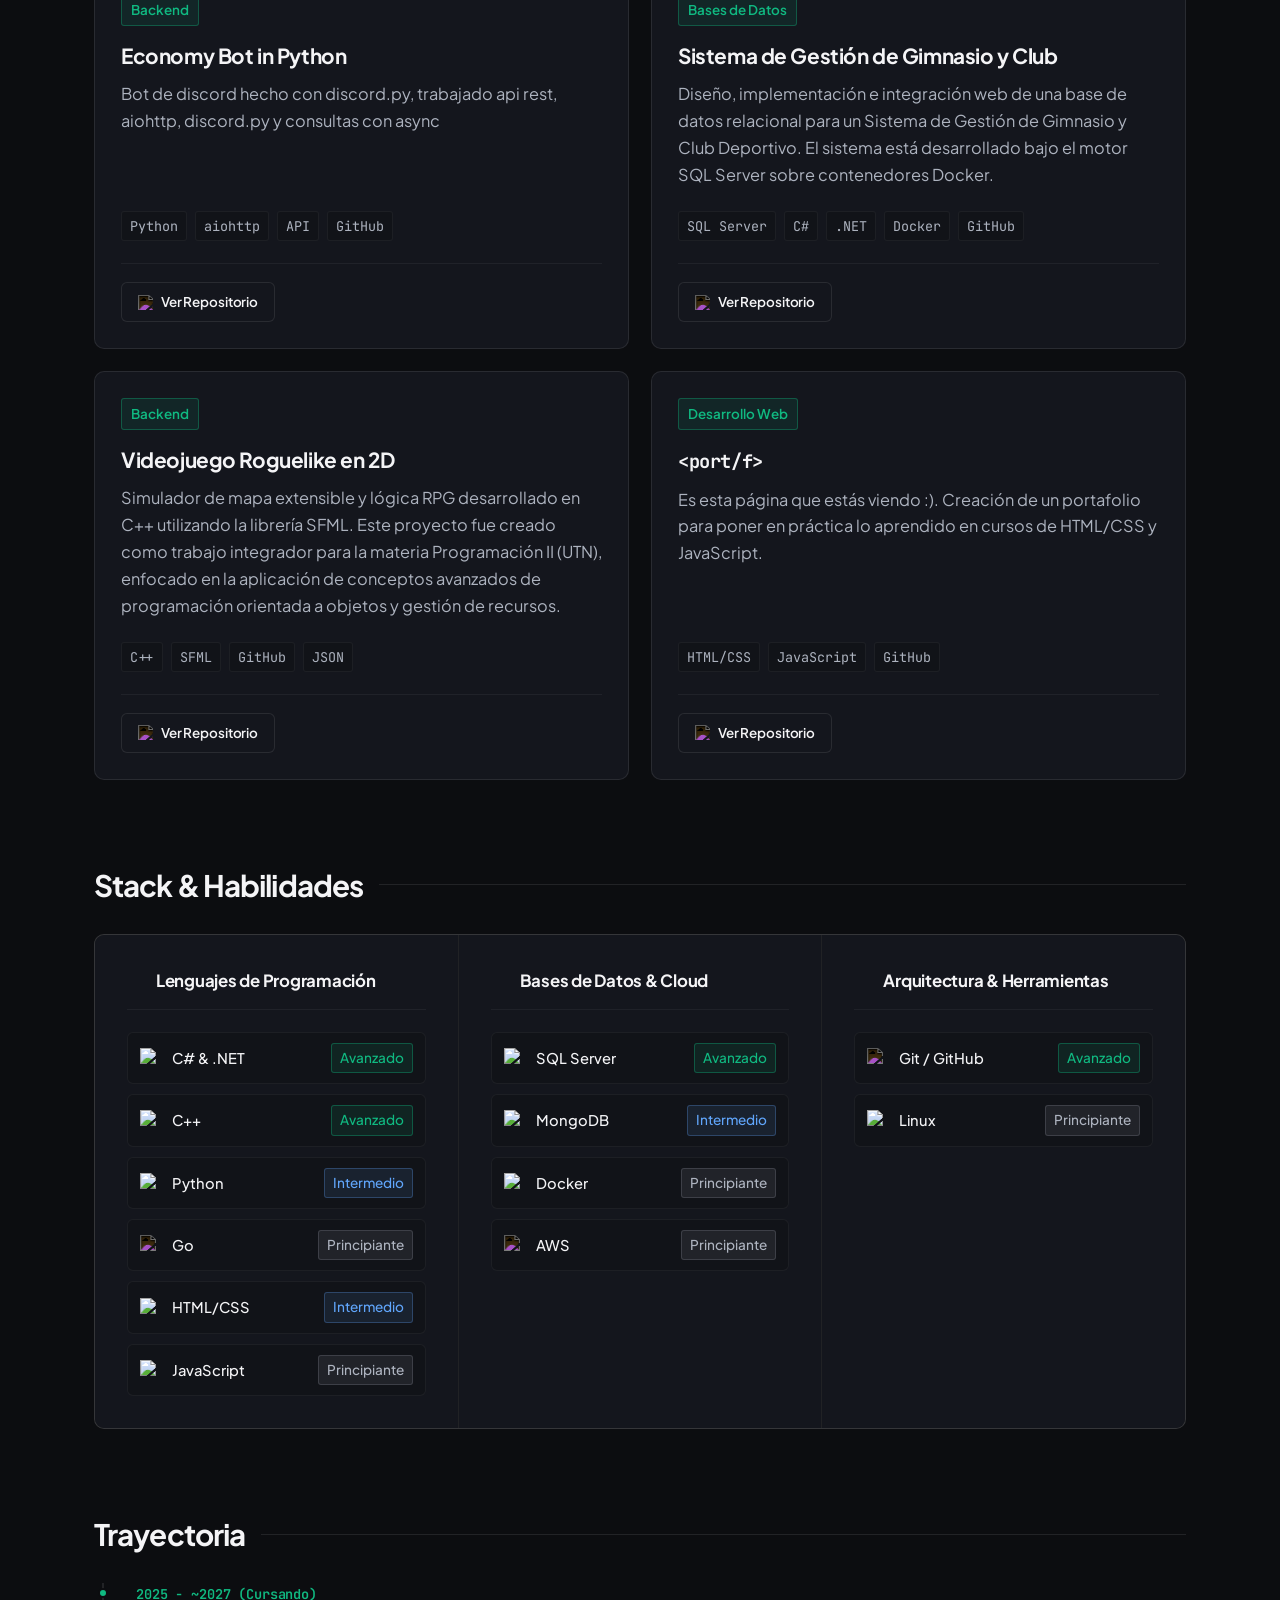
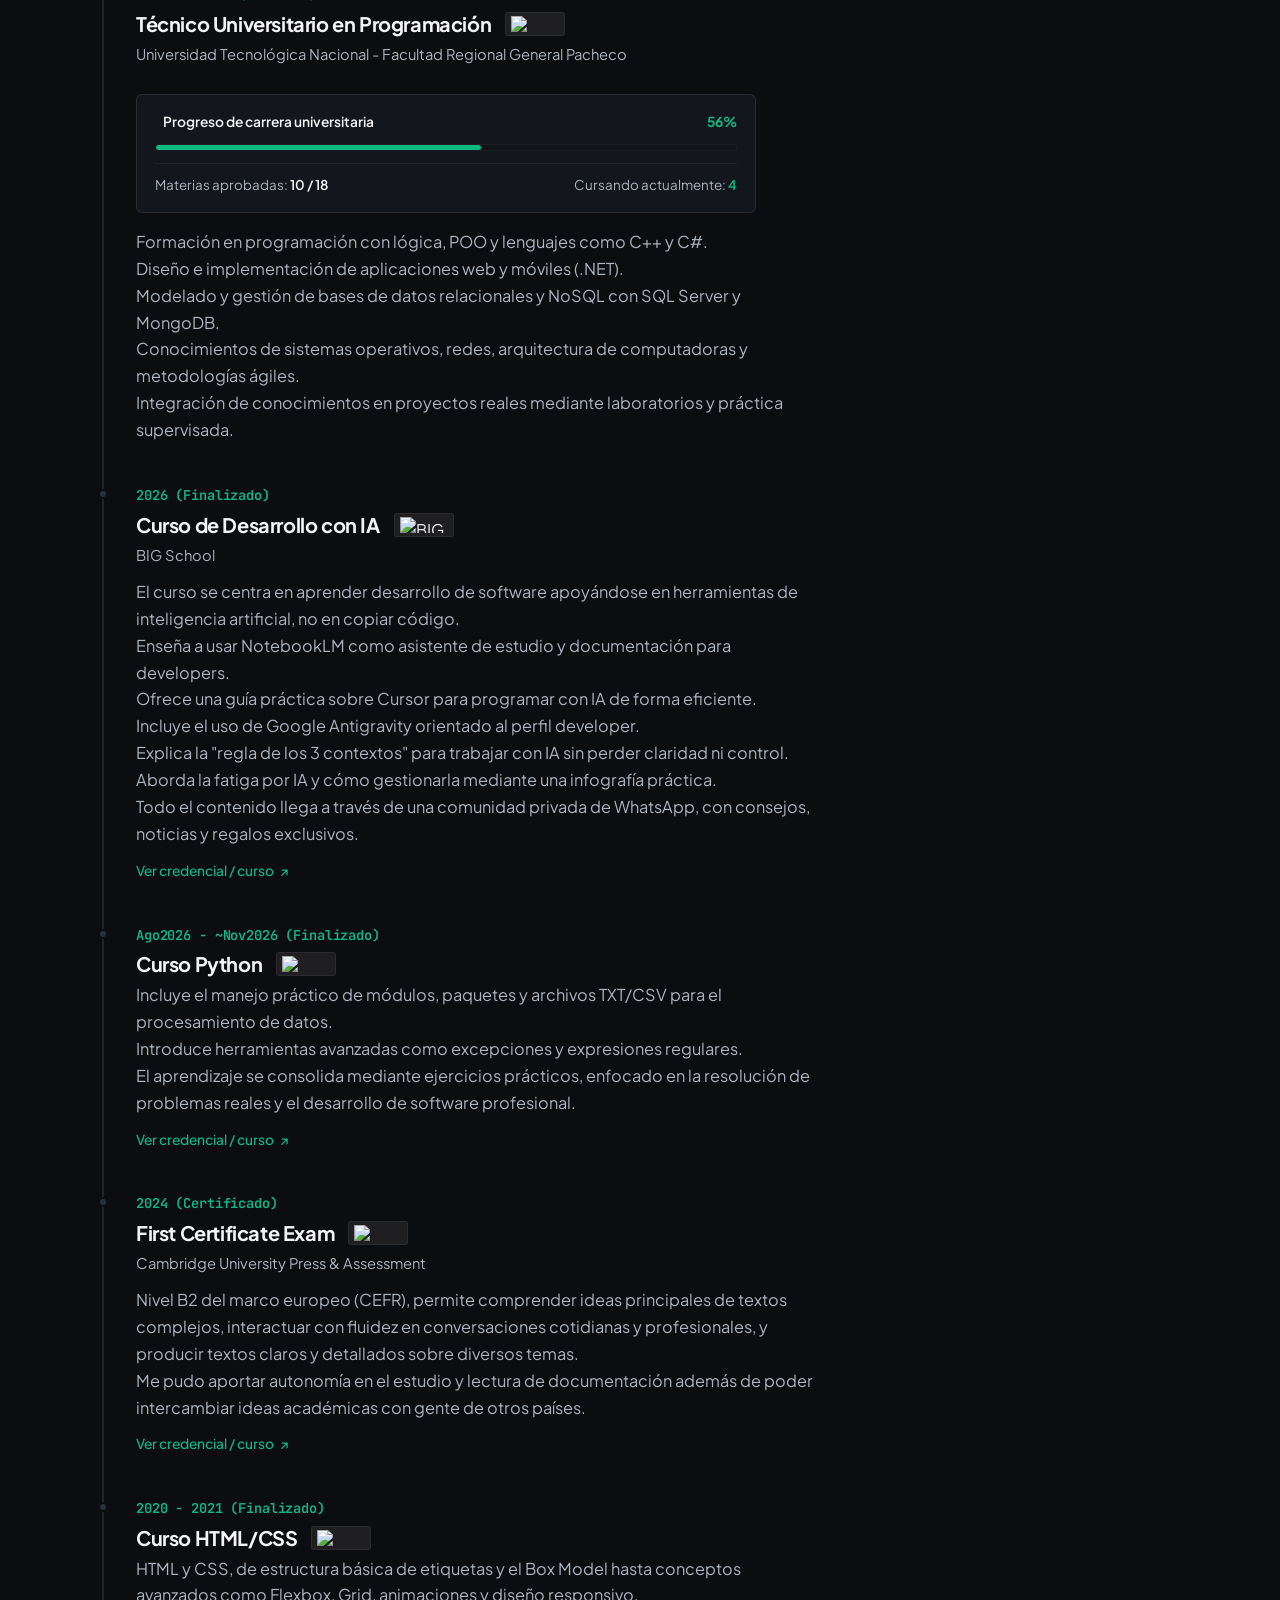
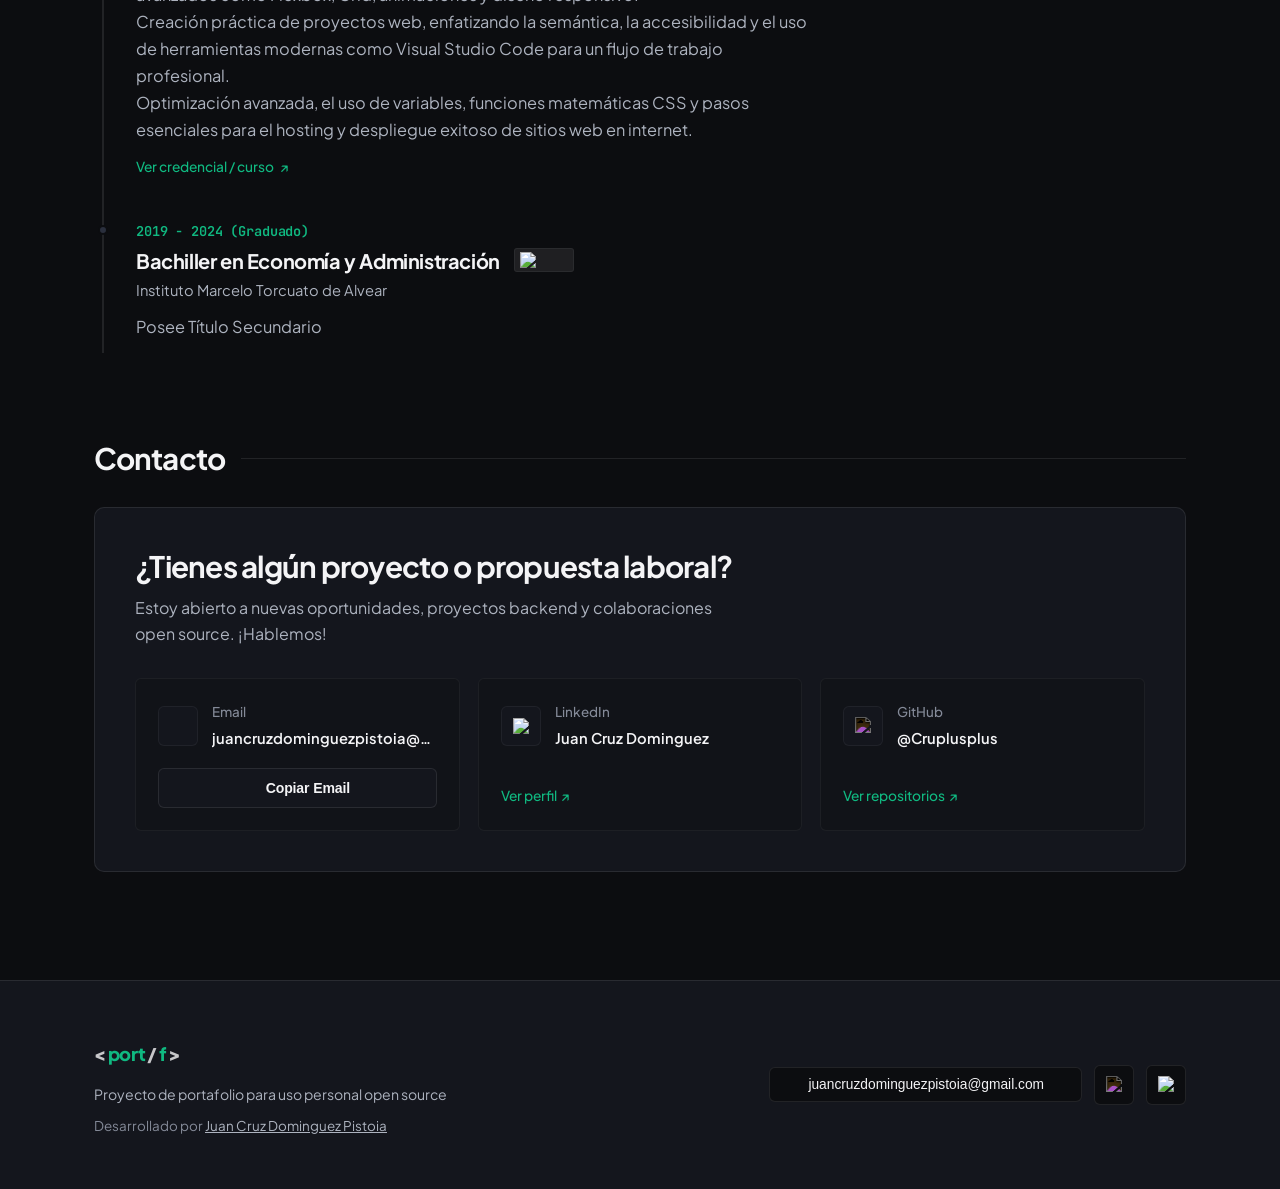
==== commit bfa7ec61: "feature + refactor: true json for projects and about me section  i forgot to commit so i added an ab" ====
--- a/index.html
+++ b/index.html
@@ -46,6 +46,7 @@
             </a>
 
             <nav class="nav-links" aria-label="Navegación principal">
+                <a href="#sobre-mi" class="nav-item" data-i18n="nav_about">Sobre mí</a>
                 <a href="#proyectos" class="nav-item" data-i18n="nav_projects">Proyectos</a>
                 <a href="#stack" class="nav-item" data-i18n="nav_stack">Stack & Habilidades</a>
                 <a href="#trayectoria" class="nav-item" data-i18n="nav_path">Trayectoria</a>
@@ -71,6 +72,7 @@
     </header>
 
     <div id="mobile-drawer" class="mobile-drawer" aria-label="Menú móvil">
+        <a href="#sobre-mi" onclick="closeMobileMenu()" class="nav-item" data-i18n="nav_about">Sobre mí</a>
         <a href="#proyectos" onclick="closeMobileMenu()" class="nav-item" data-i18n="nav_projects">Proyectos</a>
         <a href="#stack" onclick="closeMobileMenu()" class="nav-item" data-i18n="nav_stack">Stack & Habilidades</a>
         <a href="#trayectoria" onclick="closeMobileMenu()" class="nav-item" data-i18n="nav_path">Trayectoria</a>
@@ -137,6 +139,30 @@
             </div>
         </section>
 
+        <section id="sobre-mi" class="section-wrapper">
+            <div class="section-header">
+                <h2 class="section-title" data-i18n="section_about">Sobre mí</h2>
+                <div class="section-line"></div>
+            </div>
+
+            <div class="about-content">
+                <div class="about-narrative">
+                    <p class="about-paragraph" data-i18n="about_p1"></p>
+                    <p class="about-paragraph" data-i18n="about_p2"></p>
+                    <p class="about-paragraph" data-i18n="about_p3"></p>
+                </div>
+
+                <div class="about-highlights">
+                    <h3 class="about-highlights-title" data-i18n="about_highlights_title">Tres cosas que no verás en mi CV</h3>
+                    <ul class="about-highlights-list">
+                        <li class="about-highlight-item" data-i18n="about_highlight_1"></li>
+                        <li class="about-highlight-item" data-i18n="about_highlight_2"></li>
+                        <li class="about-highlight-item" data-i18n="about_highlight_3"></li>
+                    </ul>
+                </div>
+            </div>
+        </section>
+
         <section id="proyectos" class="section-wrapper">
             <div class="section-header">
                 <h2 class="section-title" data-i18n="section_projects">Proyectos Destacados</h2>
@@ -231,6 +257,59 @@
             </div>
         </section>
     </main>
+
+    <!-- Keyboard Shortcuts Help Modal -->
+    <div id="shortcuts-modal" class="shortcuts-modal" role="dialog" aria-modal="true" aria-labelledby="shortcuts-title" hidden>
+        <div class="shortcuts-modal-backdrop" tabindex="-1"></div>
+        <div class="shortcuts-modal-content">
+            <div class="shortcuts-modal-header">
+                <h3 id="shortcuts-title" class="shortcuts-title" data-i18n="shortcuts_title">Atajos de teclado</h3>
+                <button type="button" class="shortcuts-close-btn" onclick="closeShortcutsModal()" aria-label="Cerrar ayuda de atajos">
+                    <i data-lucide="x" style="width: 18px; height: 18px;"></i>
+                </button>
+            </div>
+            <div class="shortcuts-list">
+                <div class="shortcut-row">
+                    <kbd class="shortcut-key">?</kbd>
+                    <span class="shortcut-desc" data-i18n="shortcut_show_help">Mostrar esta ayuda</span>
+                </div>
+                <div class="shortcut-row">
+                    <kbd class="shortcut-key">j</kbd>
+                    <span class="shortcut-desc" data-i18n="shortcut_scroll_down">Scroll abajo</span>
+                </div>
+                <div class="shortcut-row">
+                    <kbd class="shortcut-key">k</kbd>
+                    <span class="shortcut-desc" data-i18n="shortcut_scroll_up">Scroll arriba</span>
+                </div>
+                <div class="shortcut-divider"></div>
+                <div class="shortcut-row">
+                    <kbd class="shortcut-key">g</kbd><kbd class="shortcut-key">h</kbd>
+                    <span class="shortcut-desc" data-i18n="shortcut_go_home">Ir al inicio</span>
+                </div>
+                <div class="shortcut-row">
+                    <kbd class="shortcut-key">g</kbd><kbd class="shortcut-key">a</kbd>
+                    <span class="shortcut-desc" data-i18n="shortcut_go_about">Ir a Sobre mí</span>
+                </div>
+                <div class="shortcut-row">
+                    <kbd class="shortcut-key">g</kbd><kbd class="shortcut-key">p</kbd>
+                    <span class="shortcut-desc" data-i18n="shortcut_go_projects">Ir a Proyectos</span>
+                </div>
+                <div class="shortcut-row">
+                    <kbd class="shortcut-key">g</kbd><kbd class="shortcut-key">s</kbd>
+                    <span class="shortcut-desc" data-i18n="shortcut_go_stack">Ir a Stack</span>
+                </div>
+                <div class="shortcut-row">
+                    <kbd class="shortcut-key">g</kbd><kbd class="shortcut-key">t</kbd>
+                    <span class="shortcut-desc" data-i18n="shortcut_go_timeline">Ir a Trayectoria</span>
+                </div>
+                <div class="shortcut-row">
+                    <kbd class="shortcut-key">g</kbd><kbd class="shortcut-key">c</kbd>
+                    <span class="shortcut-desc" data-i18n="shortcut_go_contact">Ir a Contacto</span>
+                </div>
+            </div>
+            <p class="shortcuts-hint" data-i18n="shortcuts_close">Presiona <kbd>Esc</kbd> o clic fuera para cerrar</p>
+        </div>
+    </div>
 
     <footer class="site-footer">
         <div class="container footer-inner">
--- a/styles.css
+++ b/styles.css
@@ -659,10 +659,16 @@
   width: 100%;
   aspect-ratio: 1 / 1;
   overflow: hidden;
+  background: transparent;
+  border-radius: var(--radius-sm);
+  border: 1px solid transparent;
+  position: relative;
+  transition: background 0.4s ease, border-color 0.4s ease;
+}
+
+.linux-image-frame.frame-visible {
   background: #090a0f;
-  border-radius: var(--radius-sm);
-  border: 1px solid rgba(255, 255, 255, 0.08);
-  position: relative;
+  border-color: rgba(255, 255, 255, 0.08);
 }
 
 .linux-portrait {
@@ -672,14 +678,14 @@
   filter: contrast(102%) brightness(98%);
   opacity: 1;
   transform: scale(1);
-  transition: opacity 0.5s cubic-bezier(0.16, 1, 0.3, 1),
-              transform 0.5s cubic-bezier(0.16, 1, 0.3, 1),
-              filter 0.5s cubic-bezier(0.16, 1, 0.3, 1);
+  transition: opacity 0.45s cubic-bezier(0.16, 1, 0.3, 1),
+              transform 0.45s cubic-bezier(0.16, 1, 0.3, 1),
+              filter 0.45s cubic-bezier(0.16, 1, 0.3, 1);
 }
 
 .linux-portrait.terminal-hidden {
   opacity: 0;
-  transform: scale(0.96);
+  transform: scale(0.97);
   filter: contrast(110%) brightness(40%) blur(2px);
   pointer-events: none;
 }
@@ -725,6 +731,256 @@
   border-radius: 50%;
   background-color: var(--accent);
   box-shadow: 0 0 6px rgba(16, 185, 129, 0.6);
+}
+
+/* ========================================================
+   ABOUT SECTION
+   ======================================================== */
+.about-content {
+  display: grid;
+  grid-template-columns: 1.5fr 1fr;
+  gap: 48px;
+  align-items: start;
+}
+
+.about-narrative {
+  display: flex;
+  flex-direction: column;
+  gap: 18px;
+}
+
+.about-paragraph {
+  font-size: 1.06rem;
+  color: var(--text-secondary);
+  line-height: 1.75;
+  max-width: 70ch;
+  margin: 0;
+}
+
+.about-highlights {
+  background: var(--bg-surface);
+  border: 1px solid var(--border-default);
+  border-radius: var(--radius-md);
+  padding: 28px;
+  height: fit-content;
+  position: sticky;
+  top: calc(var(--header-height) + 32px);
+}
+
+.about-highlights-title {
+  font-size: 1rem;
+  font-weight: 700;
+  color: var(--text-primary);
+  margin-bottom: 20px;
+  padding-bottom: 12px;
+  border-bottom: 1px solid var(--border-dim);
+}
+
+.about-highlights-list {
+  list-style: none;
+  display: flex;
+  flex-direction: column;
+  gap: 14px;
+}
+
+.about-highlight-item {
+  font-size: 0.94rem;
+  color: var(--text-secondary);
+  line-height: 1.6;
+  padding-left: 24px;
+  position: relative;
+}
+
+.about-highlight-item::before {
+  content: "▸";
+  position: absolute;
+  left: 0;
+  color: var(--accent);
+  font-size: 0.8rem;
+  line-height: 1.6;
+}
+
+@media (max-width: 960px) {
+  .about-content {
+    grid-template-columns: 1fr;
+    gap: 32px;
+  }
+
+  .about-highlights {
+    position: static;
+  }
+}
+
+/* ========================================================
+   KEYBOARD SHORTCUTS MODAL
+   ======================================================== */
+.shortcuts-modal {
+  position: fixed;
+  inset: 0;
+  z-index: 2000;
+  display: flex;
+  align-items: center;
+  justify-content: center;
+  padding: 24px;
+}
+
+.shortcuts-modal[hidden] {
+  display: none;
+}
+
+.shortcuts-modal-backdrop {
+  position: absolute;
+  inset: 0;
+  background: rgba(0, 0, 0, 0.7);
+  backdrop-filter: blur(4px);
+  -webkit-backdrop-filter: blur(4px);
+  animation: backdropFadeIn 160ms var(--ease-snappy);
+}
+
+@keyframes backdropFadeIn {
+  from { opacity: 0; }
+  to { opacity: 1; }
+}
+
+.shortcuts-modal-content {
+  position: relative;
+  background: var(--bg-surface);
+  border: 1px solid var(--border-default);
+  border-radius: var(--radius-md);
+  padding: 28px 32px;
+  min-width: 320px;
+  max-width: 420px;
+  box-shadow: 0 24px 48px -12px rgba(0, 0, 0, 0.6);
+  animation: modalSlideIn 200ms var(--ease-snappy);
+}
+
+@keyframes modalSlideIn {
+  from {
+    opacity: 0;
+    transform: translateY(12px) scale(0.98);
+  }
+  to {
+    opacity: 1;
+    transform: translateY(0) scale(1);
+  }
+}
+
+.shortcuts-modal-header {
+  display: flex;
+  align-items: center;
+  justify-content: space-between;
+  margin-bottom: 20px;
+  padding-bottom: 16px;
+  border-bottom: 1px solid var(--border-dim);
+}
+
+.shortcuts-title {
+  font-size: 1.1rem;
+  font-weight: 700;
+  color: var(--text-primary);
+  margin: 0;
+}
+
+.shortcuts-close-btn {
+  display: inline-flex;
+  align-items: center;
+  justify-content: center;
+  width: 32px;
+  height: 32px;
+  background: var(--bg-muted);
+  border: 1px solid var(--border-dim);
+  border-radius: var(--radius-sm);
+  color: var(--text-secondary);
+  cursor: pointer;
+  transition: var(--transition-fast);
+}
+
+.shortcuts-close-btn:hover {
+  background: var(--bg-surface-hover);
+  border-color: var(--border-hover);
+  color: var(--text-primary);
+}
+
+.shortcuts-close-btn:active {
+  transform: scale(0.95);
+}
+
+.shortcuts-list {
+  display: flex;
+  flex-direction: column;
+  gap: 10px;
+}
+
+.shortcut-row {
+  display: flex;
+  align-items: center;
+  gap: 14px;
+}
+
+.shortcut-key {
+  display: inline-flex;
+  align-items: center;
+  justify-content: center;
+  min-width: 36px;
+  height: 30px;
+  padding: 0 10px;
+  font-family: var(--font-mono);
+  font-size: 0.78rem;
+  font-weight: 600;
+  color: var(--text-primary);
+  background: var(--bg-base);
+  border: 1px solid var(--border-default);
+  border-radius: var(--radius-xs);
+  box-shadow: inset 0 -2px 0 rgba(0, 0, 0, 0.3);
+}
+
+.shortcut-row:has(.shortcut-divider) .shortcut-key {
+  /* divider handled separately */
+}
+
+.shortcut-divider {
+  width: 100%;
+  height: 1px;
+  background: var(--border-dim);
+  margin: 8px 0;
+}
+
+.shortcut-desc {
+  font-size: 0.9rem;
+  color: var(--text-secondary);
+  margin: 0;
+}
+
+.shortcuts-hint {
+  margin: 20px 0 0 0;
+  font-size: 0.82rem;
+  color: var(--text-tertiary);
+  text-align: center;
+}
+
+.shortcuts-hint kbd {
+  font-family: var(--font-mono);
+  font-size: 0.75rem;
+  padding: 2px 6px;
+  background: var(--bg-base);
+  border: 1px solid var(--border-default);
+  border-radius: var(--radius-xs);
+  color: var(--accent);
+}
+
+@media (max-width: 480px) {
+  .shortcuts-modal-content {
+    padding: 20px 20px;
+    min-width: 0;
+    width: 100%;
+  }
+
+  .shortcut-key {
+    min-width: 32px;
+    height: 28px;
+    padding: 0 8px;
+    font-size: 0.72rem;
+  }
 }
 
 /* ========================================================
@@ -1078,13 +1334,17 @@
   color: var(--text-primary);
 }
 
+.timeline-header-row img,
 .timeline-org-logo {
   height: 24px;
+  max-height: 24px;
+  max-width: 60px;
   width: auto;
   border-radius: var(--radius-xs);
   background: rgba(255, 255, 255, 0.08);
   padding: 3px 5px;
   border: 1px solid var(--border-dim);
+  object-fit: contain;
 }
 
 .timeline-company {
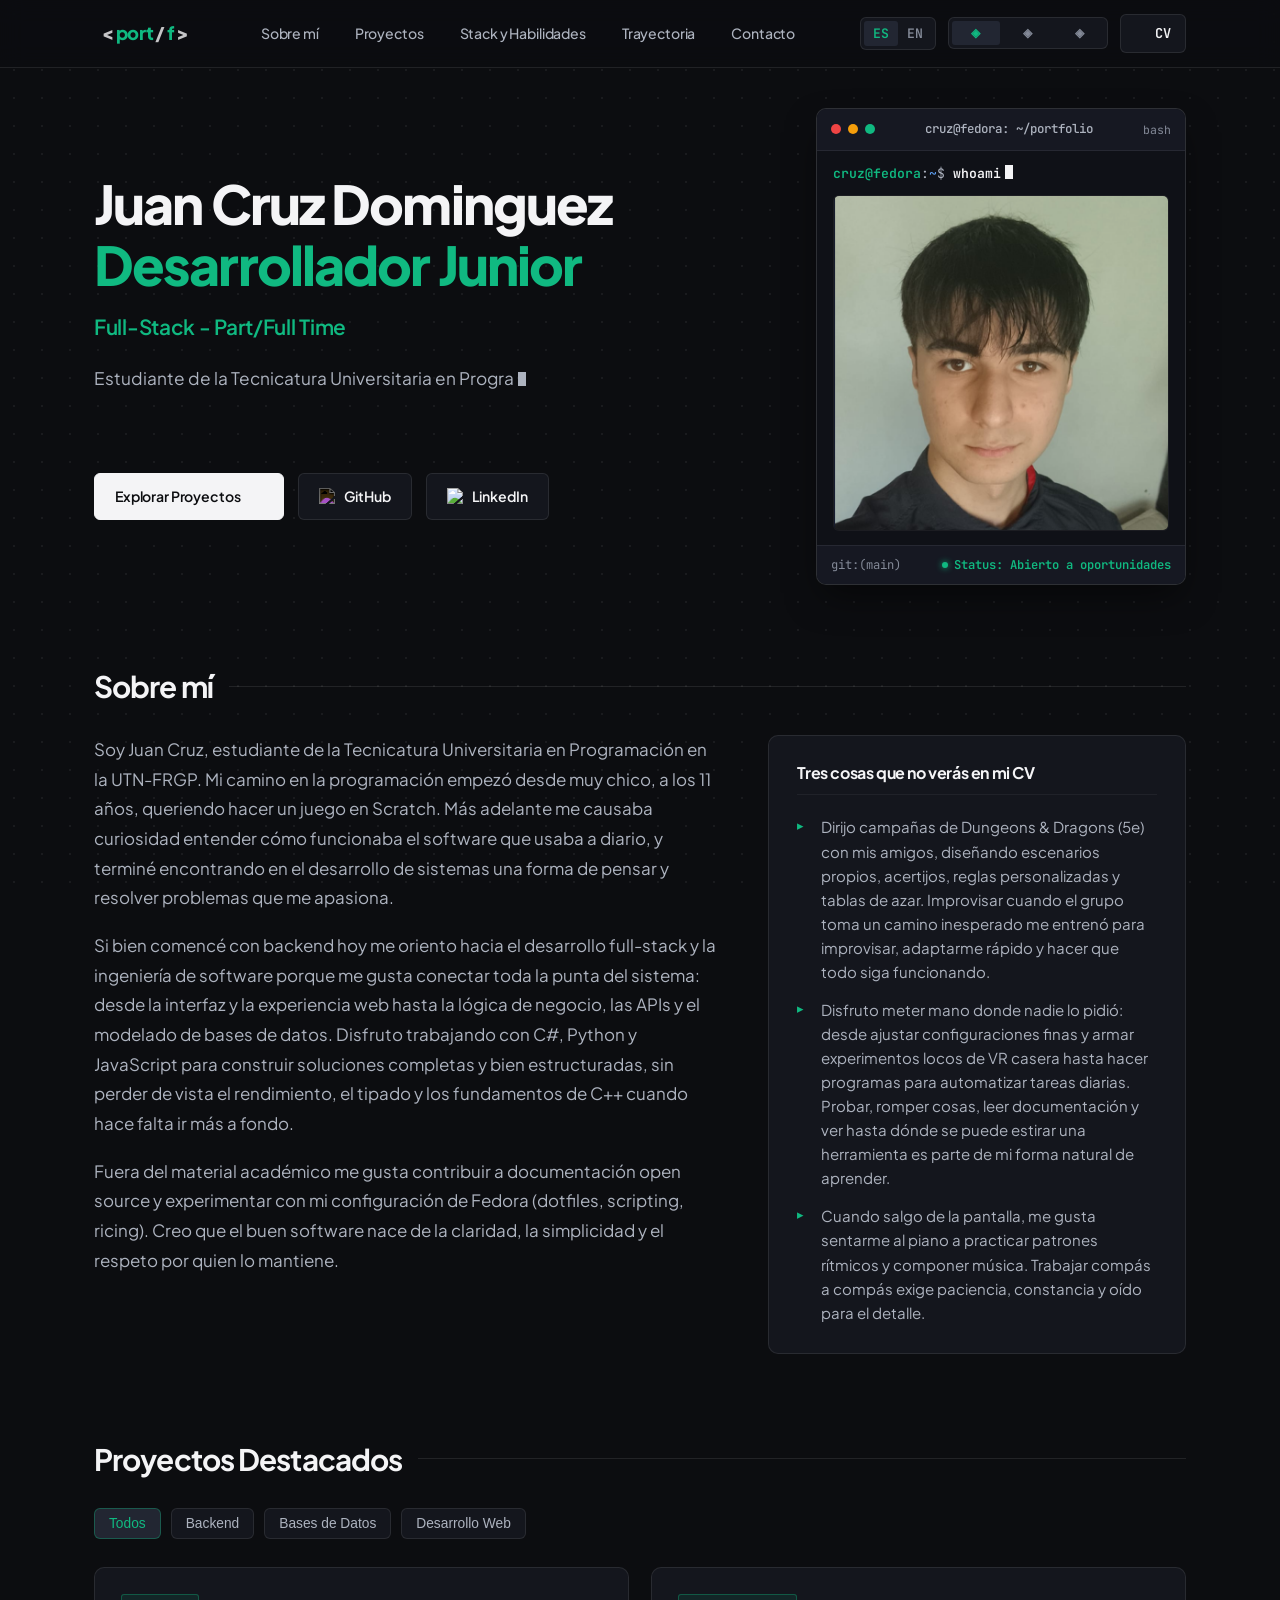
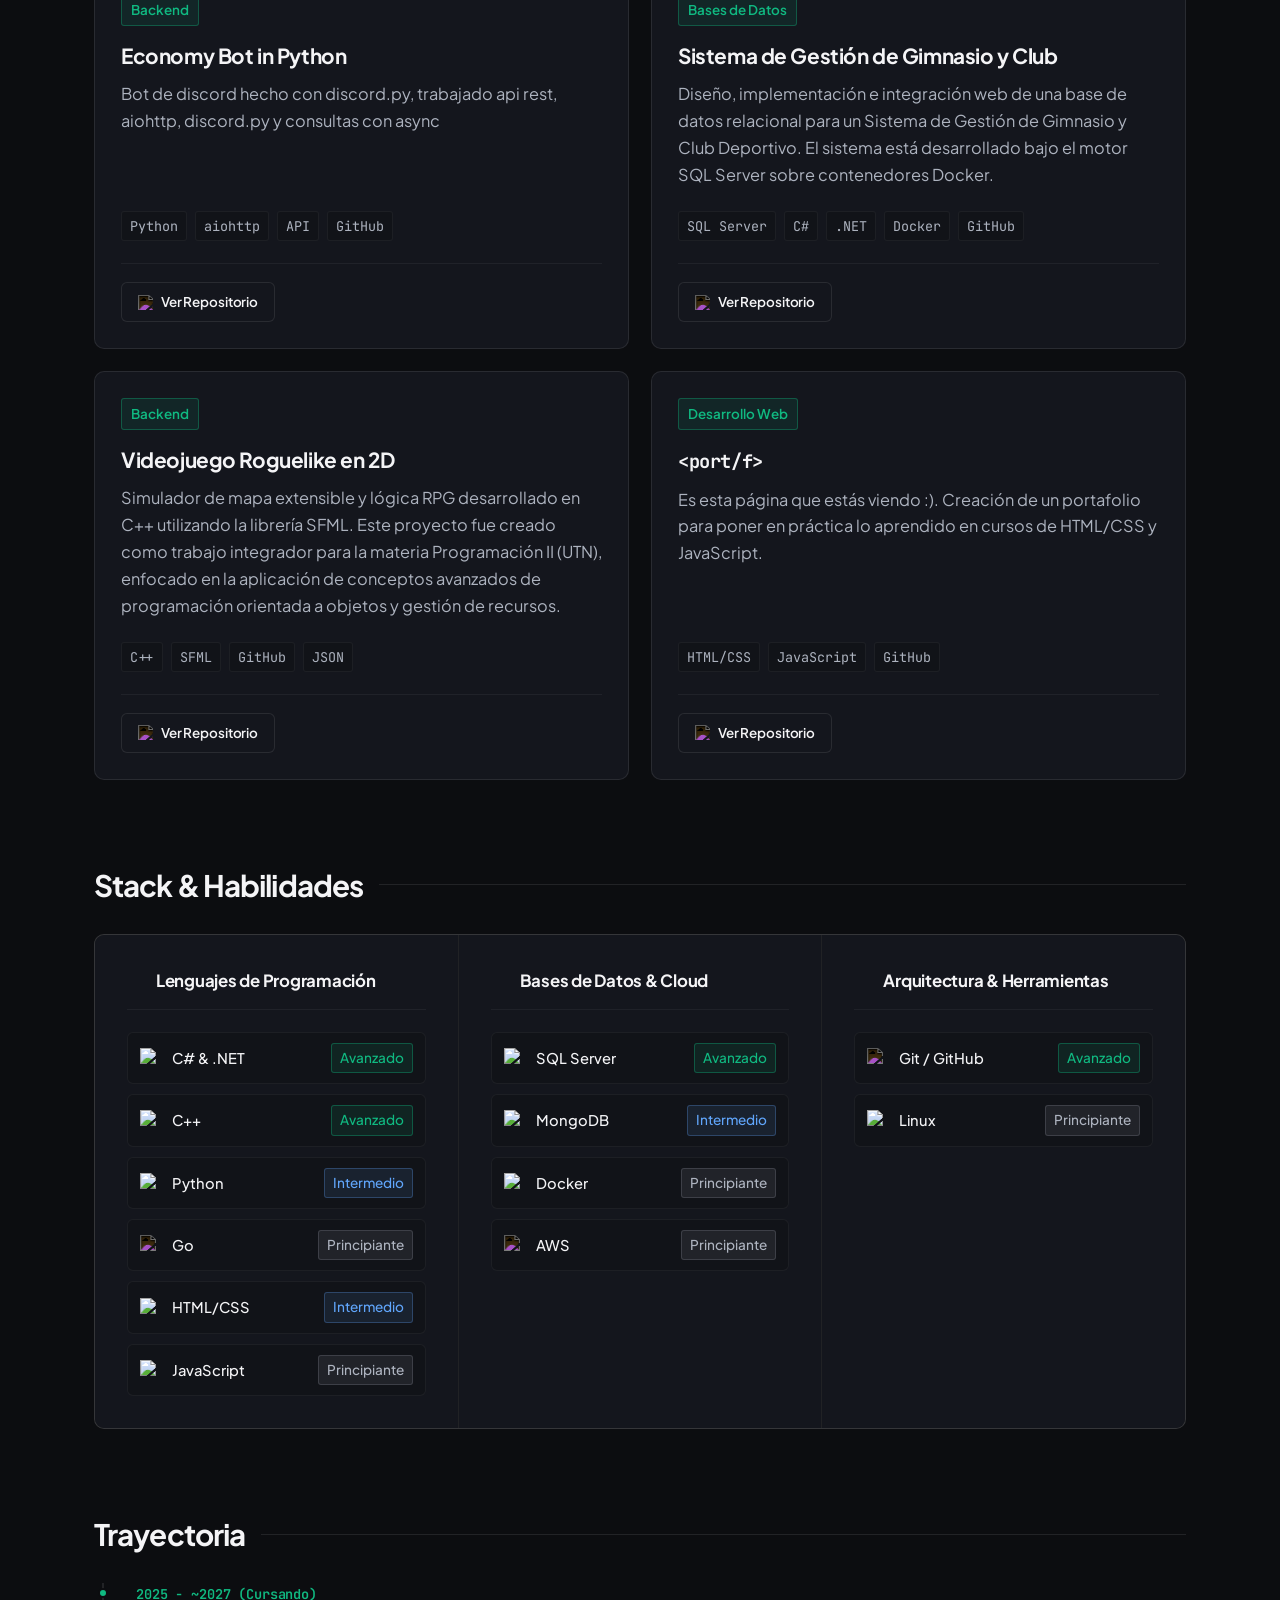
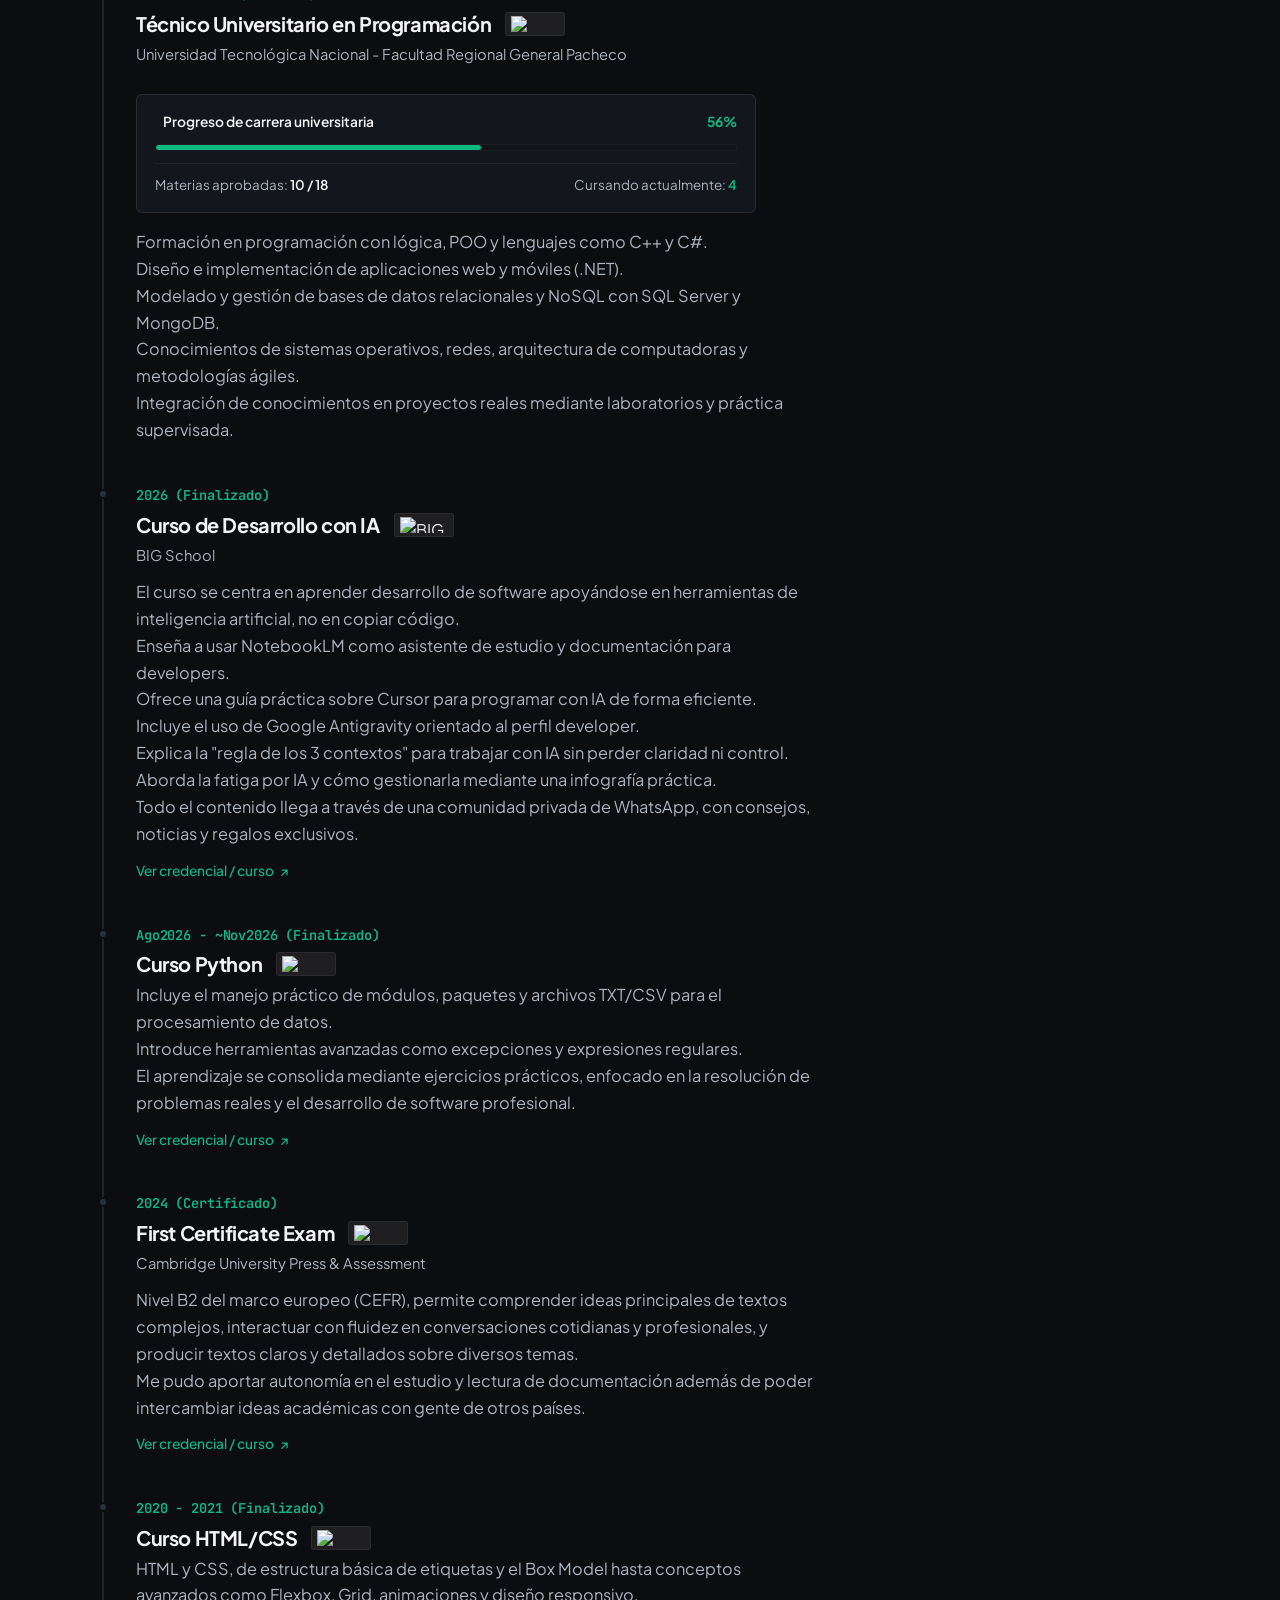
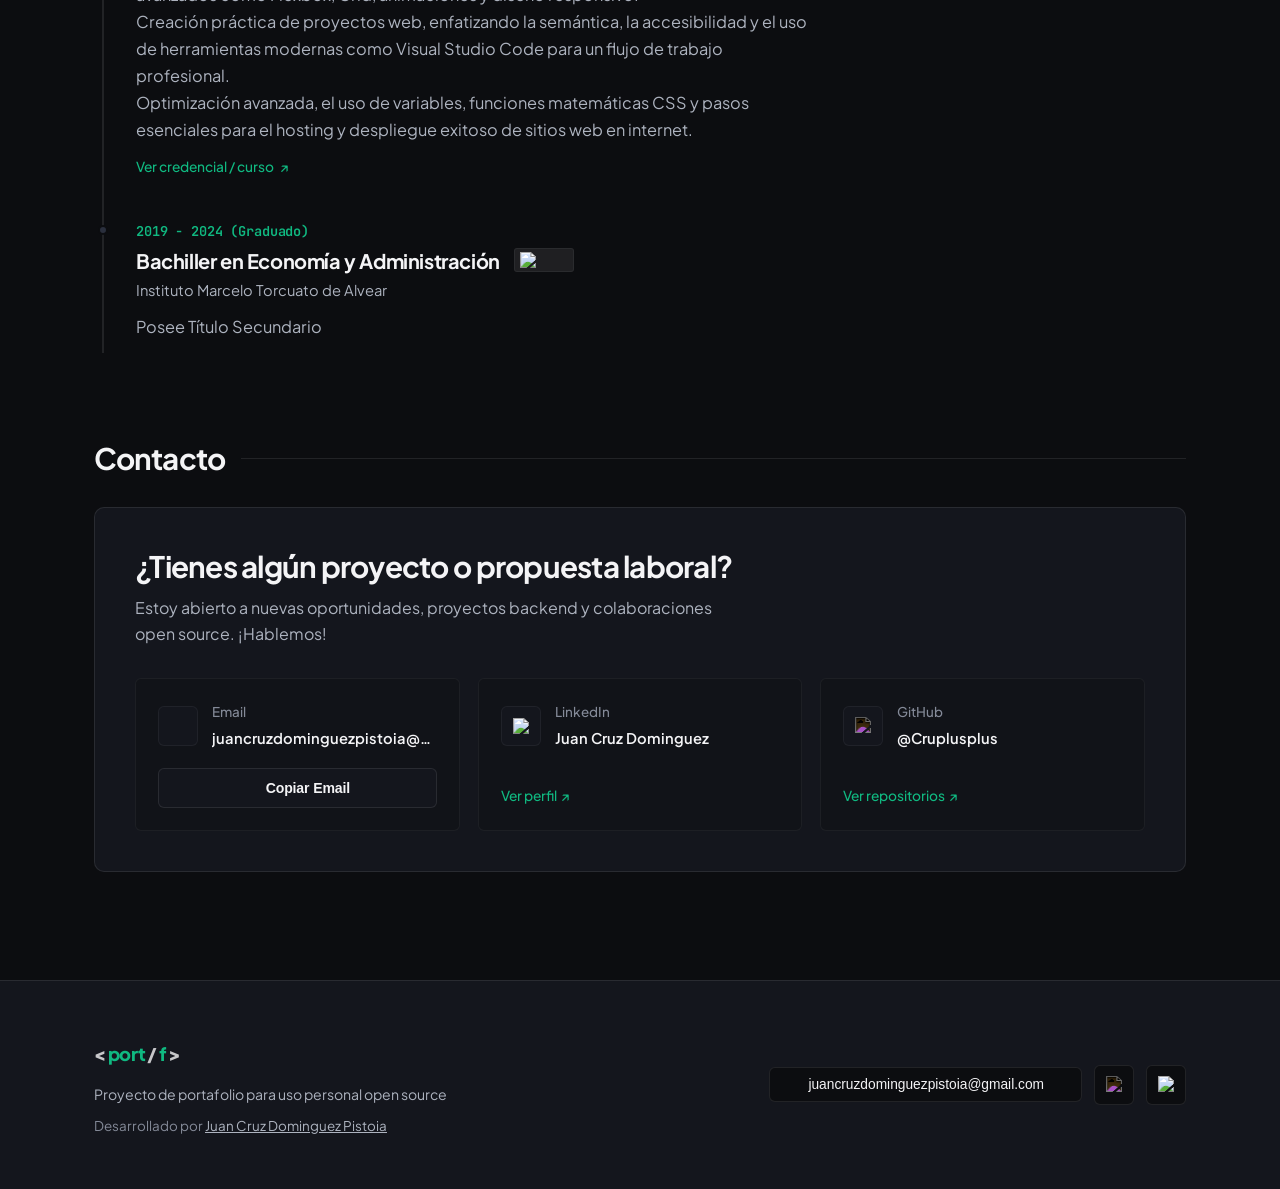
==== commit db966dec: "theme toggle + css refactor" ====
--- a/index.html
+++ b/index.html
@@ -57,6 +57,12 @@
                 <div class="lang-switcher" role="group" aria-label="Selector de idioma">
                     <button type="button" onclick="setLanguage('es')" id="btn-lang-es" class="lang-btn active">ES</button>
                     <button type="button" onclick="setLanguage('en')" id="btn-lang-en" class="lang-btn">EN</button>
+                </div>
+
+                <div class="theme-toggle" role="group" aria-label="Selector de tema">
+                    <button type="button" onclick="setTheme('emerald')" id="btn-theme-emerald" class="theme-btn active" title="Esmeralda" aria-label="Tema Esmeralda">◈</button>
+                    <button type="button" onclick="setTheme('amber')" id="btn-theme-amber" class="theme-btn" title="Ámbar" aria-label="Tema Ámbar">◈</button>
+                    <button type="button" onclick="setTheme('white')" id="btn-theme-white" class="theme-btn" title="Blanco" aria-label="Tema Blanco">◈</button>
                 </div>
 
                 <a href="sources/MiCV.pdf" data-cv-link target="_blank" rel="noopener noreferrer" class="btn-header-cv">
--- a/styles.css
+++ b/styles.css
@@ -18,18 +18,43 @@
   --border-dim: rgba(255, 255, 255, 0.05);
   --border-default: rgba(255, 255, 255, 0.09);
   --border-hover: rgba(255, 255, 255, 0.18);
-  --border-accent: rgba(16, 185, 129, 0.4);
 
   /* High-Contrast Typography & Ink (WCAG AAA/AA Compliant) */
   --text-primary: #f4f4f6;
   --text-secondary: #adb3bf;
   --text-tertiary: #848a98;
-  --text-accent: #10b981;
-
-  /* Restrained Terminal Accent */
+
+  /* Theme: Emerald (default) */
   --accent: #10b981;
   --accent-soft: rgba(16, 185, 129, 0.1);
   --accent-border: rgba(16, 185, 129, 0.35);
+  --text-accent: #10b981;
+  --border-accent: rgba(16, 185, 129, 0.4);
+  --status-dot: #10b981;
+  --win-maximize: #10b981;
+  --prompt-user: #10b981;
+  --cursor-color: var(--accent);
+  --hero-role-cursor: var(--accent);
+  --category-icon: var(--accent);
+  --skill-dot: var(--accent);
+  --level-advanced-color: var(--accent);
+  --level-advanced-bg: var(--accent-soft);
+  --level-advanced-border: var(--accent-border);
+  --progress-fill: var(--accent);
+  --contact-icon-color: var(--accent);
+  --contact-action: var(--accent);
+  --timeline-marker-active: var(--accent);
+  --timeline-period: var(--accent);
+  --footer-link-hover: var(--accent);
+  --btn-primary-hover-bg: #ffffff;
+  --btn-primary-hover-color: #000000;
+  --btn-copy-hover-color: var(--accent);
+  --lang-btn-active-color: var(--accent);
+  --filter-btn-active-color: var(--accent);
+  --filter-btn-active-border: var(--accent-border);
+  --filter-btn-active-bg: var(--bg-elevated);
+  --shortcut-key-shadow: rgba(0, 0, 0, 0.3);
+  --spotlight-gradient: radial-gradient(320px circle at var(--mouse-x, -999px) var(--mouse-y, -999px), rgba(16, 185, 129, 0.45), transparent 65%);
 
   /* Unified Font Families */
   --font-sans: 'Plus Jakarta Sans', sans-serif;
@@ -50,6 +75,68 @@
                      border-color var(--duration-snappy) var(--ease-snappy),
                      color var(--duration-snappy) var(--ease-snappy),
                      opacity var(--duration-snappy) var(--ease-snappy);
+}
+
+/* Theme: Amber */
+[data-theme="amber"] {
+  --accent: #f59e0b;
+  --accent-soft: rgba(245, 158, 11, 0.1);
+  --accent-border: rgba(245, 158, 11, 0.35);
+  --text-accent: #f59e0b;
+  --border-accent: rgba(245, 158, 11, 0.4);
+  --status-dot: #f59e0b;
+  --win-maximize: #f59e0b;
+  --prompt-user: #f59e0b;
+  --cursor-color: var(--accent);
+  --hero-role-cursor: var(--accent);
+  --category-icon: var(--accent);
+  --skill-dot: var(--accent);
+  --level-advanced-color: var(--accent);
+  --level-advanced-bg: var(--accent-soft);
+  --level-advanced-border: var(--accent-border);
+  --progress-fill: var(--accent);
+  --contact-icon-color: var(--accent);
+  --contact-action: var(--accent);
+  --timeline-marker-active: var(--accent);
+  --timeline-period: var(--accent);
+  --footer-link-hover: var(--accent);
+  --btn-copy-hover-color: var(--accent);
+  --lang-btn-active-color: var(--accent);
+  --filter-btn-active-color: var(--accent);
+  --filter-btn-active-border: var(--accent-border);
+  --filter-btn-active-bg: var(--bg-elevated);
+  --spotlight-gradient: radial-gradient(320px circle at var(--mouse-x, -999px) var(--mouse-y, -999px), rgba(245, 158, 11, 0.45), transparent 65%);
+}
+
+/* Theme: White (Paper/Terminal) */
+[data-theme="white"] {
+  --accent: #f4f4f6;
+  --accent-soft: rgba(244, 244, 246, 0.1);
+  --accent-border: rgba(244, 244, 246, 0.35);
+  --text-accent: #f4f4f6;
+  --border-accent: rgba(244, 244, 246, 0.4);
+  --status-dot: #f4f4f6;
+  --win-maximize: #f4f4f6;
+  --prompt-user: #f4f4f6;
+  --cursor-color: var(--accent);
+  --hero-role-cursor: var(--accent);
+  --category-icon: var(--accent);
+  --skill-dot: var(--accent);
+  --level-advanced-color: var(--accent);
+  --level-advanced-bg: var(--accent-soft);
+  --level-advanced-border: var(--accent-border);
+  --progress-fill: var(--accent);
+  --contact-icon-color: var(--accent);
+  --contact-action: var(--accent);
+  --timeline-marker-active: var(--accent);
+  --timeline-period: var(--accent);
+  --footer-link-hover: var(--accent);
+  --btn-copy-hover-color: var(--accent);
+  --lang-btn-active-color: var(--accent);
+  --filter-btn-active-color: var(--accent);
+  --filter-btn-active-border: var(--accent-border);
+  --filter-btn-active-bg: var(--bg-elevated);
+  --spotlight-gradient: radial-gradient(320px circle at var(--mouse-x, -999px) var(--mouse-y, -999px), rgba(244, 244, 246, 0.45), transparent 65%);
 }
 
 /* Reset & Box Model */
@@ -198,6 +285,45 @@
   color: var(--accent);
 }
 
+.theme-toggle {
+  display: inline-flex;
+  align-items: center;
+  gap: 4px;
+  background: var(--bg-surface);
+  border: 1px solid var(--border-default);
+  border-radius: var(--radius-sm);
+  padding: 3px;
+}
+
+.theme-btn {
+  background: transparent;
+  border: none;
+  font-family: var(--font-mono);
+  font-size: 0.75rem;
+  font-weight: 600;
+  color: var(--text-tertiary);
+  padding: 4px 8px;
+  border-radius: var(--radius-xs);
+  cursor: pointer;
+  transition: var(--transition-fast);
+  min-width: 48px;
+  text-align: center;
+}
+
+.theme-btn:hover {
+  color: var(--text-primary);
+  background: var(--bg-elevated);
+}
+
+.theme-btn.active {
+  background: var(--bg-elevated);
+  color: var(--accent);
+}
+
+.theme-btn:active {
+  transform: scale(0.95);
+}
+
 .nav-links {
   display: flex;
   align-items: center;
@@ -253,7 +379,7 @@
 
 .lang-btn.active {
   background: var(--bg-elevated);
-  color: var(--accent);
+  color: var(--lang-btn-active-color);
 }
 
 .lang-btn:active {
@@ -407,14 +533,14 @@
 
 .hero-name span,
 .hero-name .hero-role-tag {
-  color: var(--accent);
+  color: var(--text-accent);
   font-weight: 800;
 }
 
 .hero-role {
   font-size: clamp(1.1rem, 1.8vw, 1.3rem);
   font-weight: 600;
-  color: var(--accent);
+  color: var(--text-accent);
   letter-spacing: -0.015em;
   margin-bottom: 20px;
   min-height: 1.6em;
@@ -441,7 +567,7 @@
 }
 
 .hero-role .typewriter-cursor {
-  background-color: var(--accent);
+  background-color: var(--hero-role-cursor);
 }
 
 .hero-bio .typewriter-cursor {
@@ -586,7 +712,7 @@
 }
 
 .win-btn.maximize {
-  background: #10b981;
+  background: var(--win-maximize);
 }
 
 .linux-title {
@@ -618,7 +744,7 @@
 }
 
 .prompt-user {
-  color: var(--accent);
+  color: var(--prompt-user);
   font-weight: 600;
 }
 
@@ -644,6 +770,15 @@
 
 .prompt-cmd:empty + .terminal-cursor {
   background-color: var(--text-secondary);
+}
+
+.linux-window:hover {
+  border-color: var(--border-hover);
+}
+
+.linux-image-frame.frame-visible {
+  background: #090a0f;
+  border-color: rgba(255, 255, 255, 0.08);
 }
 
 @keyframes cursorBlink {
@@ -716,7 +851,7 @@
 }
 
 .status-badge-inline {
-  color: var(--accent);
+  color: var(--text-accent);
   font-weight: 600;
   display: inline-flex;
   align-items: center;
@@ -729,8 +864,8 @@
   width: 6px;
   height: 6px;
   border-radius: 50%;
-  background-color: var(--accent);
-  box-shadow: 0 0 6px rgba(16, 185, 129, 0.6);
+  background-color: var(--status-dot);
+  box-shadow: 0 0 6px var(--status-dot);
 }
 
 /* ========================================================
@@ -795,7 +930,7 @@
   content: "▸";
   position: absolute;
   left: 0;
-  color: var(--accent);
+  color: var(--text-accent);
   font-size: 0.8rem;
   line-height: 1.6;
 }
@@ -931,7 +1066,7 @@
   background: var(--bg-base);
   border: 1px solid var(--border-default);
   border-radius: var(--radius-xs);
-  box-shadow: inset 0 -2px 0 rgba(0, 0, 0, 0.3);
+  box-shadow: inset 0 -2px 0 var(--shortcut-key-shadow);
 }
 
 .shortcut-row:has(.shortcut-divider) .shortcut-key {
@@ -1012,9 +1147,9 @@
 }
 
 .filter-btn.active {
-  background: var(--bg-elevated);
-  border-color: var(--border-accent);
-  color: var(--accent);
+  background: var(--filter-btn-active-bg);
+  border-color: var(--filter-btn-active-border);
+  color: var(--filter-btn-active-color);
 }
 
 .filter-btn:active {
@@ -1067,11 +1202,7 @@
   inset: -1px;
   border-radius: inherit;
   padding: 1px;
-  background: radial-gradient(
-    320px circle at var(--mouse-x, -999px) var(--mouse-y, -999px),
-    rgba(16, 185, 129, 0.45),
-    transparent 65%
-  );
+  background: var(--spotlight-gradient);
   -webkit-mask: linear-gradient(#fff 0 0) content-box, linear-gradient(#fff 0 0);
   -webkit-mask-composite: xor;
   mask-composite: exclude;
@@ -1101,7 +1232,7 @@
   gap: 6px;
   font-size: 0.84rem;
   font-weight: 600;
-  color: var(--accent);
+  color: var(--text-accent);
   background: var(--accent-soft);
   border: 1px solid var(--accent-border);
   border-radius: var(--radius-xs);
@@ -1189,7 +1320,7 @@
 }
 
 .category-icon {
-  color: var(--accent);
+  color: var(--category-icon);
   display: flex;
   align-items: center;
 }
@@ -1242,7 +1373,7 @@
 
 .skill-dot-icon {
   font-size: 0.6rem;
-  color: var(--accent);
+  color: var(--skill-dot);
 }
 
 .skill-name {
@@ -1259,9 +1390,9 @@
 }
 
 .level-advanced {
-  color: var(--accent);
-  background: var(--accent-soft);
-  border: 1px solid var(--accent-border);
+  color: var(--level-advanced-color);
+  background: var(--level-advanced-bg);
+  border: 1px solid var(--level-advanced-border);
 }
 
 .level-intermediate {
@@ -1308,14 +1439,14 @@
 }
 
 .timeline-marker.active {
-  background: var(--accent);
+  background: var(--timeline-marker-active);
 }
 
 .timeline-period {
   font-family: var(--font-mono);
   font-size: 0.85rem;
   font-weight: 600;
-  color: var(--accent);
+  color: var(--timeline-period);
   letter-spacing: -0.01em;
   margin-bottom: 6px;
 }
@@ -1405,7 +1536,7 @@
 
 .progress-fill {
   height: 100%;
-  background: var(--accent);
+  background: var(--progress-fill);
   border-radius: var(--radius-xs);
   width: 0%;
   transition: width 900ms cubic-bezier(0.16, 1, 0.3, 1);
@@ -1438,7 +1569,7 @@
 }
 
 .timeline-link:hover {
-  border-color: var(--accent);
+  border-color: var(--text-accent);
 }
 
 /* ========================================================
@@ -1521,7 +1652,7 @@
   display: flex;
   align-items: center;
   justify-content: center;
-  color: var(--accent);
+  color: var(--contact-icon-color);
   flex-shrink: 0;
 }
 
@@ -1551,7 +1682,7 @@
 .contact-cell-action {
   font-size: 0.86rem;
   font-weight: 500;
-  color: var(--accent);
+  color: var(--contact-action);
   display: inline-flex;
   align-items: center;
   gap: 4px;
@@ -1597,7 +1728,7 @@
 }
 
 .footer-credit a:hover {
-  color: var(--accent);
+  color: var(--footer-link-hover);
 }
 
 .footer-contact {
@@ -1624,7 +1755,7 @@
 .btn-copy-email:hover {
   border-color: var(--border-hover);
   background: var(--bg-surface-hover);
-  color: var(--accent);
+  color: var(--btn-copy-hover-color);
 }
 
 .btn-copy-email:active {
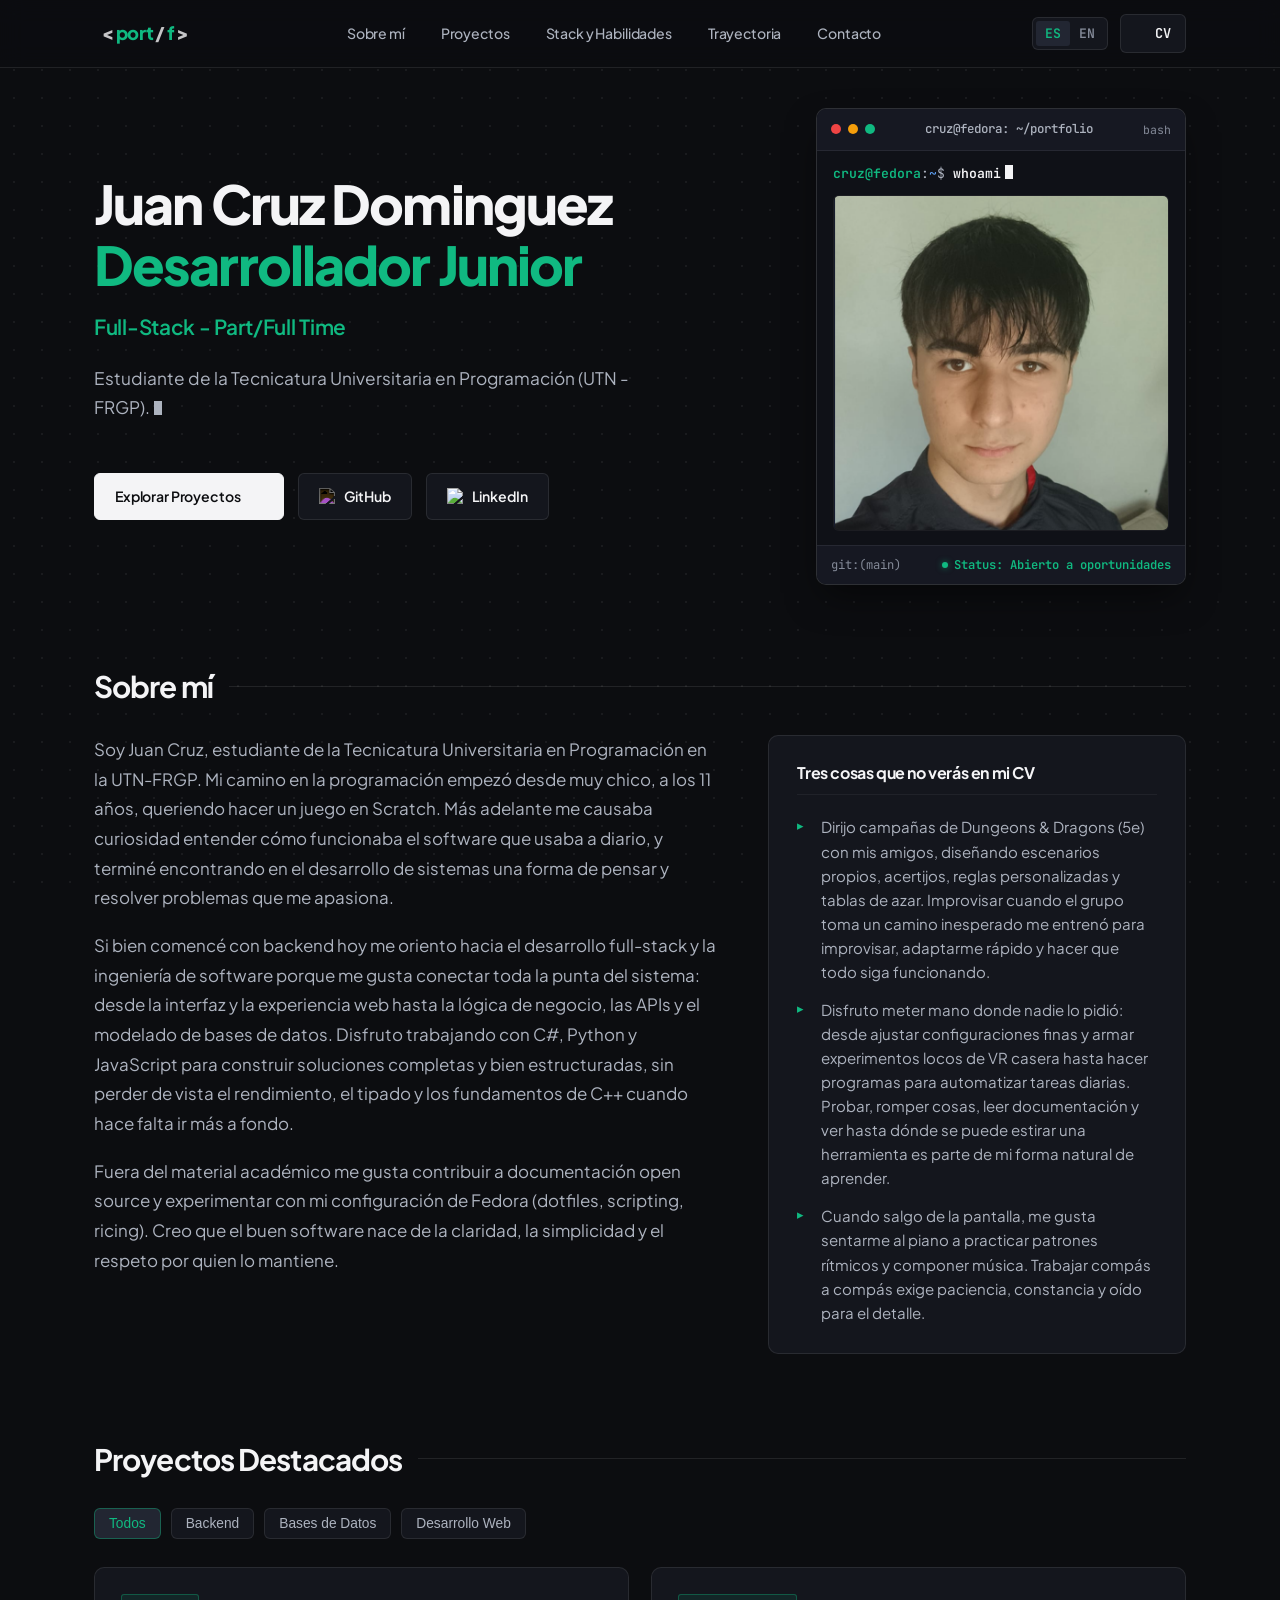
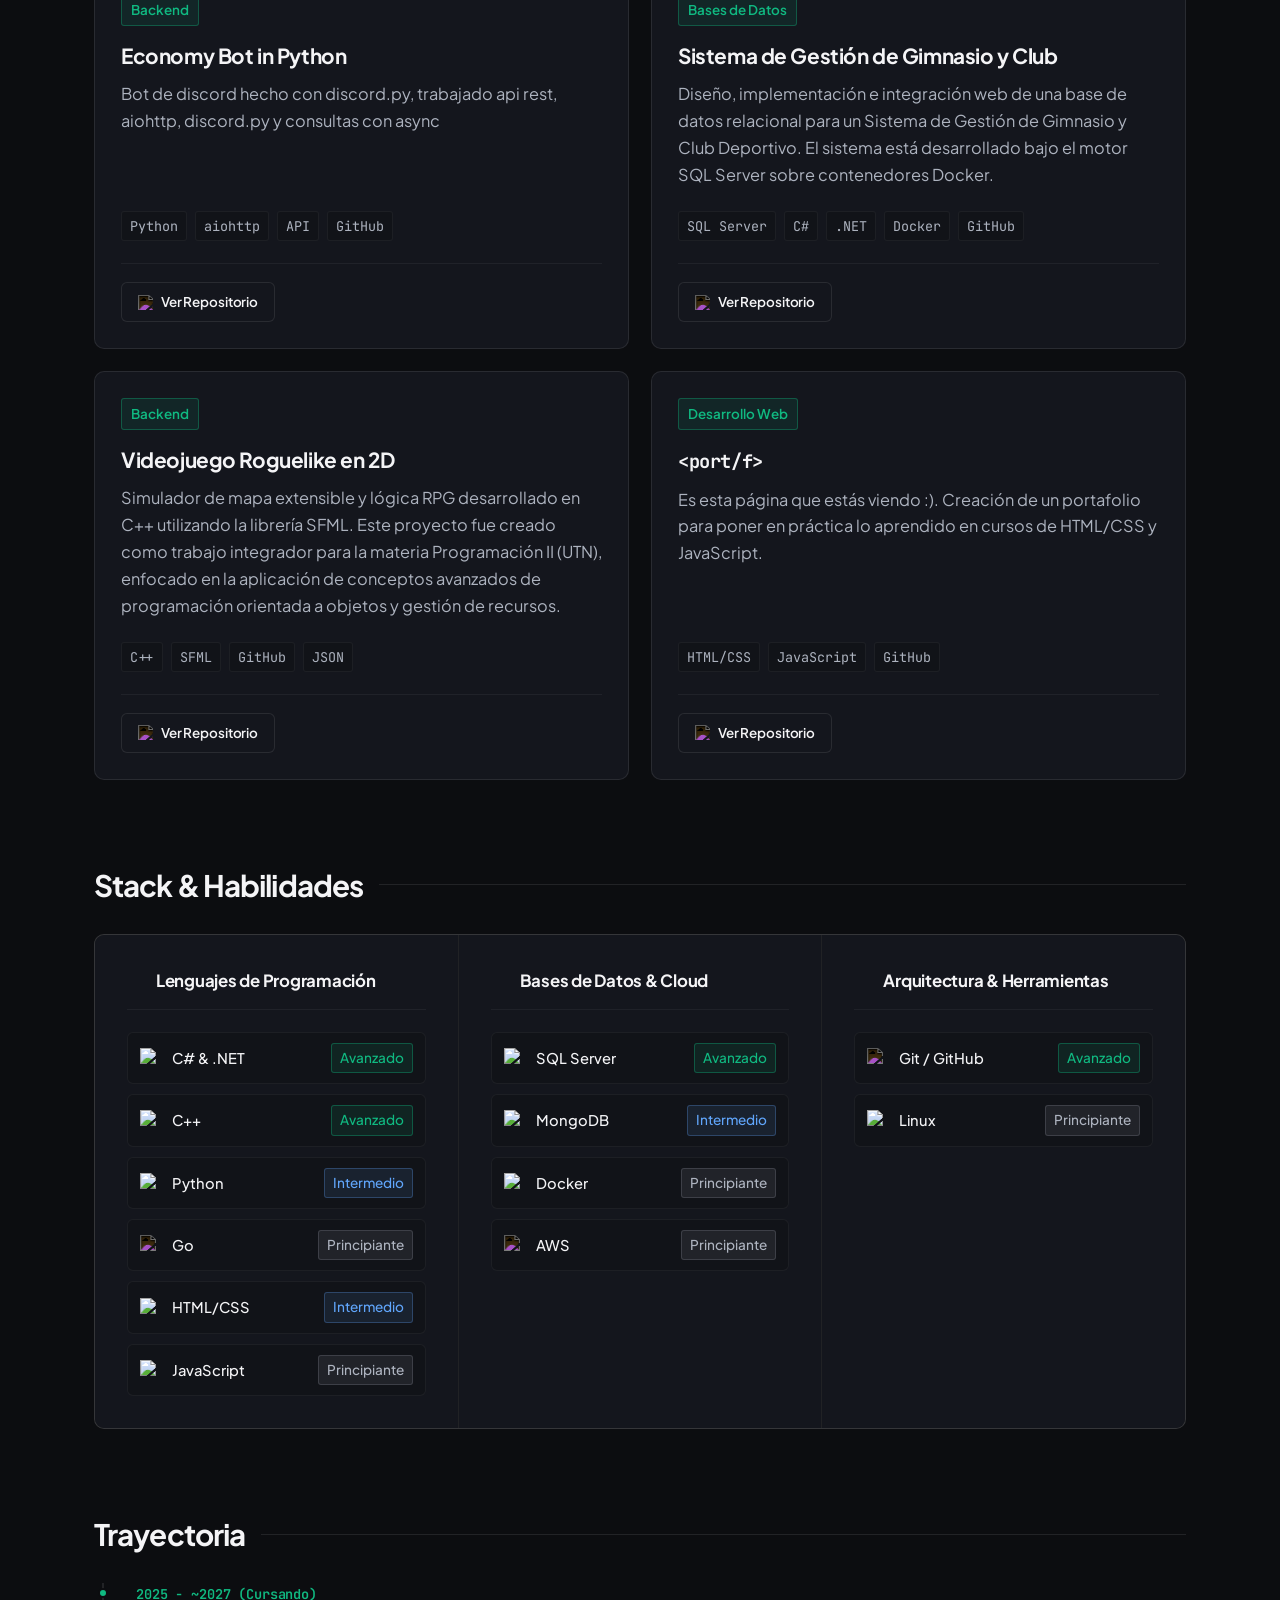
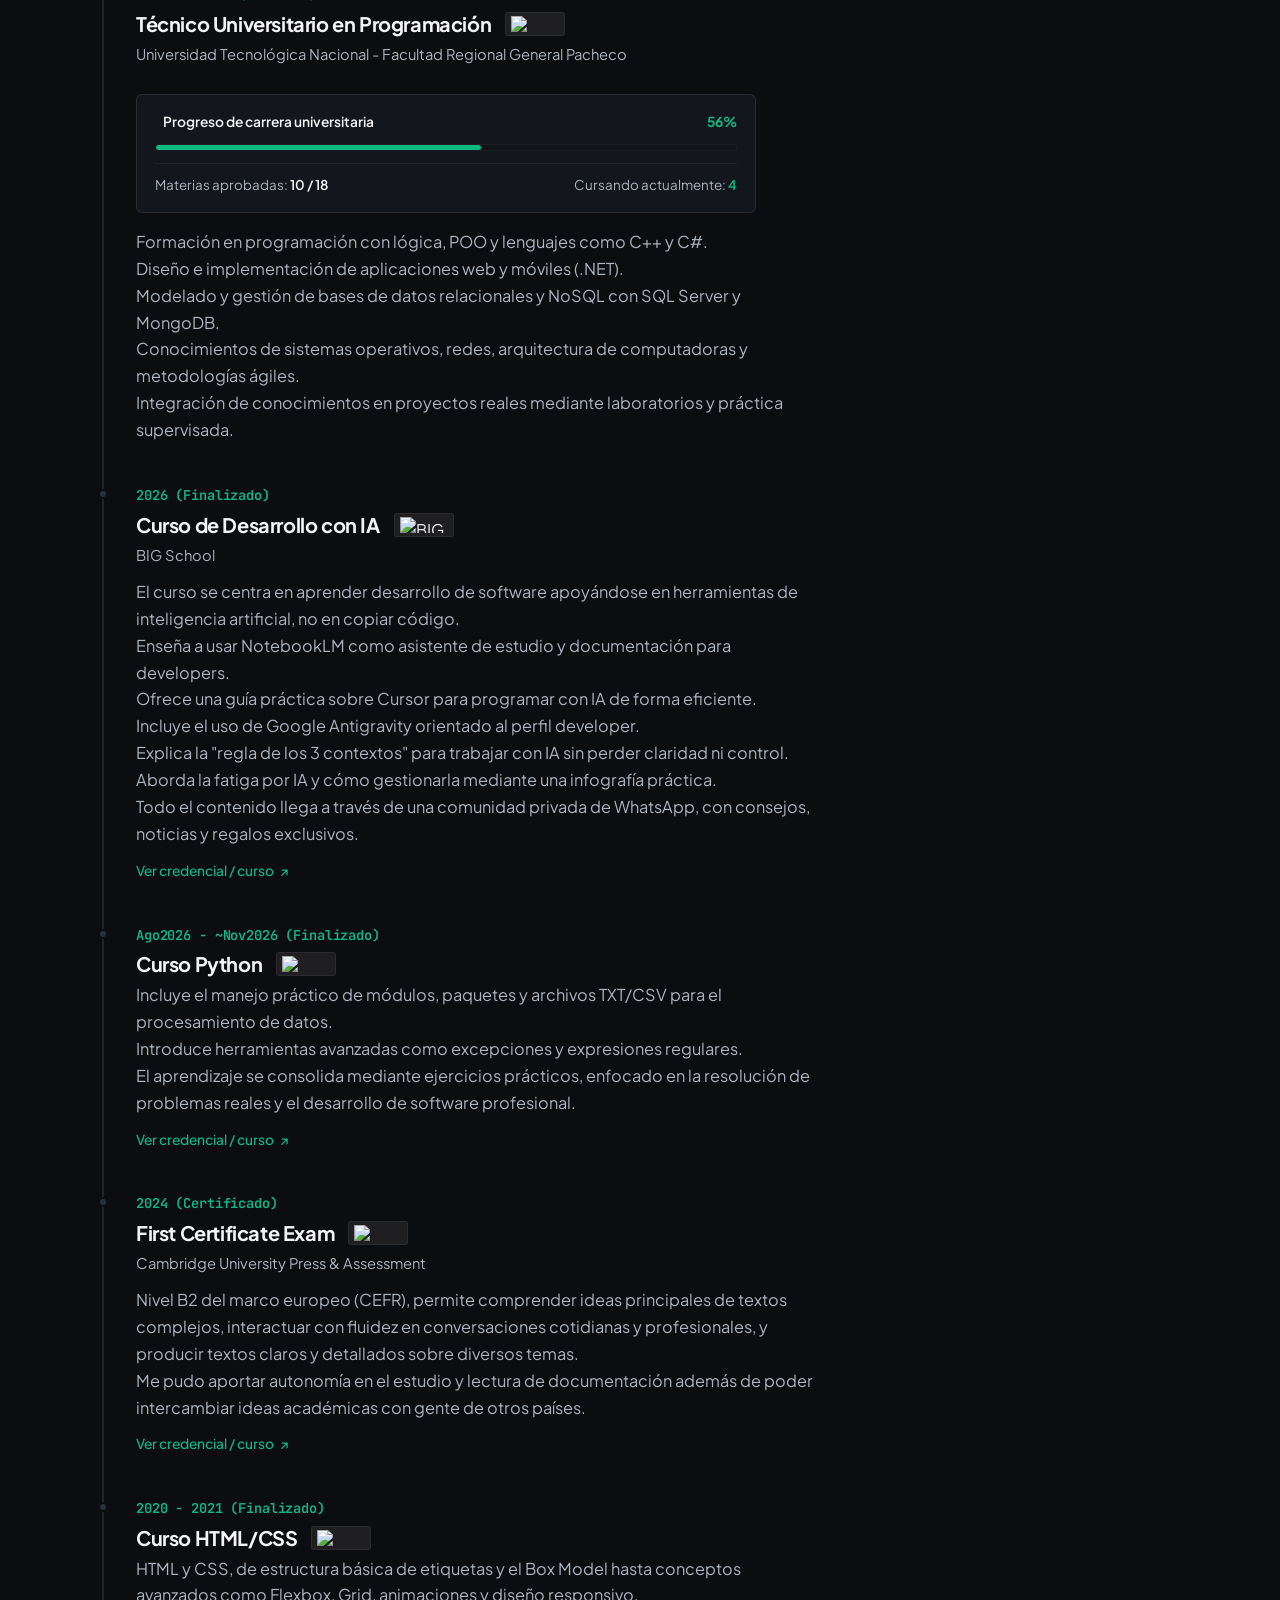
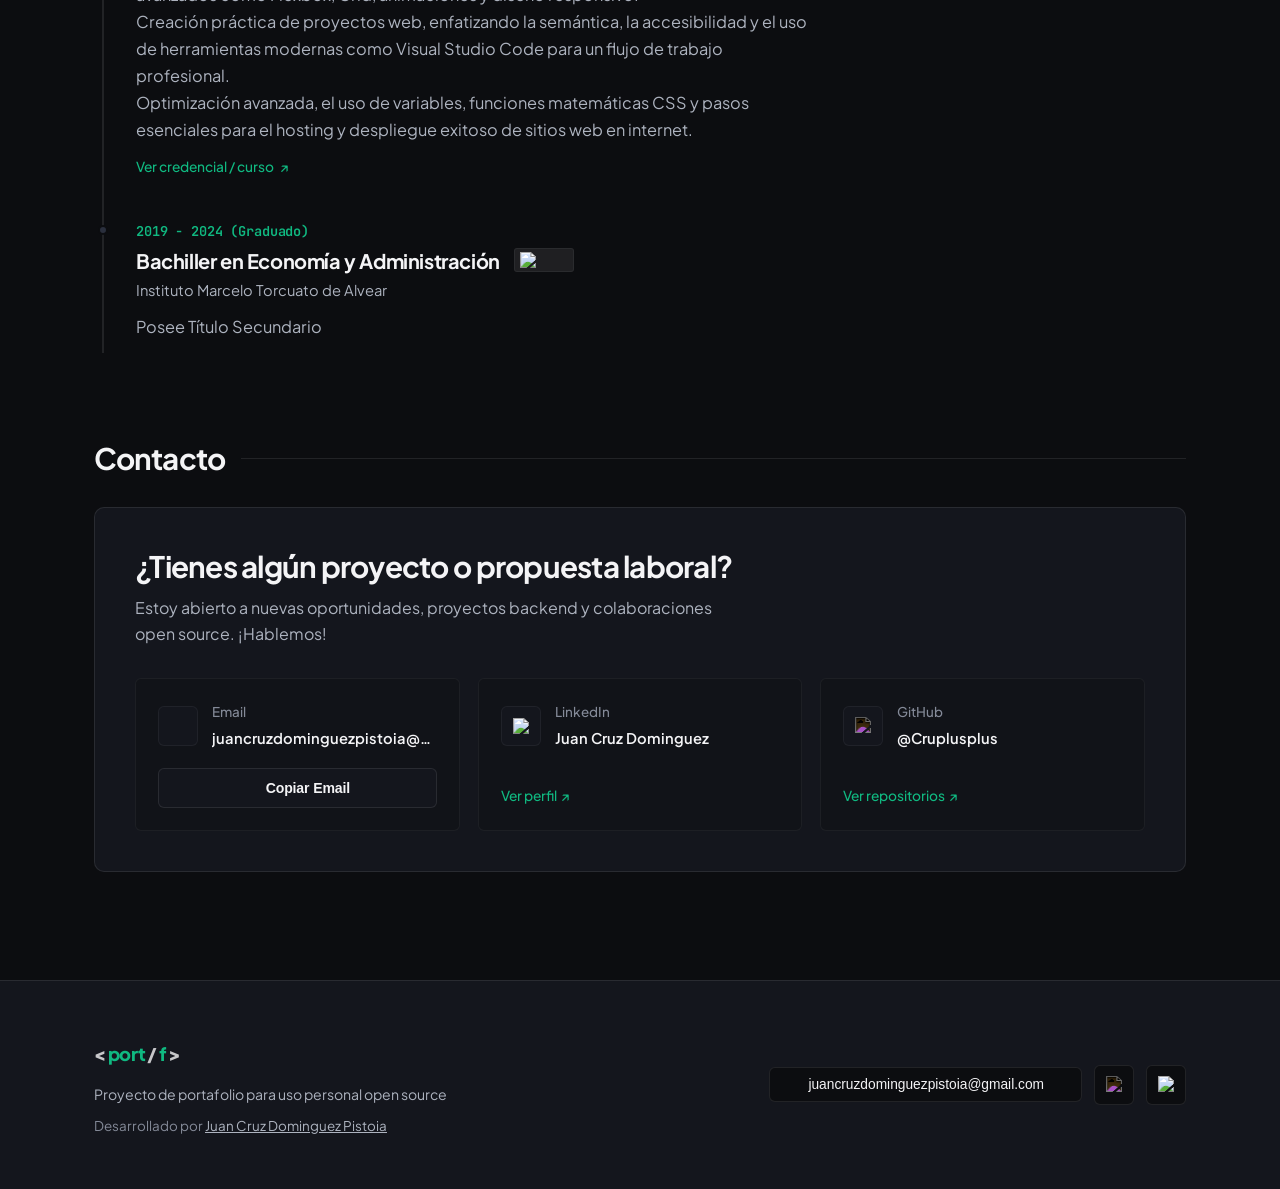
==== commit be1e120c: "Merge pull request #6 from Cruplusplus/about-y-JSON feature + refactor: true json for projects and a" ====
--- a/index.html
+++ b/index.html
@@ -57,12 +57,6 @@
                 <div class="lang-switcher" role="group" aria-label="Selector de idioma">
                     <button type="button" onclick="setLanguage('es')" id="btn-lang-es" class="lang-btn active">ES</button>
                     <button type="button" onclick="setLanguage('en')" id="btn-lang-en" class="lang-btn">EN</button>
-                </div>
-
-                <div class="theme-toggle" role="group" aria-label="Selector de tema">
-                    <button type="button" onclick="setTheme('emerald')" id="btn-theme-emerald" class="theme-btn active" title="Esmeralda" aria-label="Tema Esmeralda">◈</button>
-                    <button type="button" onclick="setTheme('amber')" id="btn-theme-amber" class="theme-btn" title="Ámbar" aria-label="Tema Ámbar">◈</button>
-                    <button type="button" onclick="setTheme('white')" id="btn-theme-white" class="theme-btn" title="Blanco" aria-label="Tema Blanco">◈</button>
                 </div>
 
                 <a href="sources/MiCV.pdf" data-cv-link target="_blank" rel="noopener noreferrer" class="btn-header-cv">
--- a/styles.css
+++ b/styles.css
@@ -18,43 +18,18 @@
   --border-dim: rgba(255, 255, 255, 0.05);
   --border-default: rgba(255, 255, 255, 0.09);
   --border-hover: rgba(255, 255, 255, 0.18);
+  --border-accent: rgba(16, 185, 129, 0.4);
 
   /* High-Contrast Typography & Ink (WCAG AAA/AA Compliant) */
   --text-primary: #f4f4f6;
   --text-secondary: #adb3bf;
   --text-tertiary: #848a98;
-
-  /* Theme: Emerald (default) */
+  --text-accent: #10b981;
+
+  /* Restrained Terminal Accent */
   --accent: #10b981;
   --accent-soft: rgba(16, 185, 129, 0.1);
   --accent-border: rgba(16, 185, 129, 0.35);
-  --text-accent: #10b981;
-  --border-accent: rgba(16, 185, 129, 0.4);
-  --status-dot: #10b981;
-  --win-maximize: #10b981;
-  --prompt-user: #10b981;
-  --cursor-color: var(--accent);
-  --hero-role-cursor: var(--accent);
-  --category-icon: var(--accent);
-  --skill-dot: var(--accent);
-  --level-advanced-color: var(--accent);
-  --level-advanced-bg: var(--accent-soft);
-  --level-advanced-border: var(--accent-border);
-  --progress-fill: var(--accent);
-  --contact-icon-color: var(--accent);
-  --contact-action: var(--accent);
-  --timeline-marker-active: var(--accent);
-  --timeline-period: var(--accent);
-  --footer-link-hover: var(--accent);
-  --btn-primary-hover-bg: #ffffff;
-  --btn-primary-hover-color: #000000;
-  --btn-copy-hover-color: var(--accent);
-  --lang-btn-active-color: var(--accent);
-  --filter-btn-active-color: var(--accent);
-  --filter-btn-active-border: var(--accent-border);
-  --filter-btn-active-bg: var(--bg-elevated);
-  --shortcut-key-shadow: rgba(0, 0, 0, 0.3);
-  --spotlight-gradient: radial-gradient(320px circle at var(--mouse-x, -999px) var(--mouse-y, -999px), rgba(16, 185, 129, 0.45), transparent 65%);
 
   /* Unified Font Families */
   --font-sans: 'Plus Jakarta Sans', sans-serif;
@@ -75,68 +50,6 @@
                      border-color var(--duration-snappy) var(--ease-snappy),
                      color var(--duration-snappy) var(--ease-snappy),
                      opacity var(--duration-snappy) var(--ease-snappy);
-}
-
-/* Theme: Amber */
-[data-theme="amber"] {
-  --accent: #f59e0b;
-  --accent-soft: rgba(245, 158, 11, 0.1);
-  --accent-border: rgba(245, 158, 11, 0.35);
-  --text-accent: #f59e0b;
-  --border-accent: rgba(245, 158, 11, 0.4);
-  --status-dot: #f59e0b;
-  --win-maximize: #f59e0b;
-  --prompt-user: #f59e0b;
-  --cursor-color: var(--accent);
-  --hero-role-cursor: var(--accent);
-  --category-icon: var(--accent);
-  --skill-dot: var(--accent);
-  --level-advanced-color: var(--accent);
-  --level-advanced-bg: var(--accent-soft);
-  --level-advanced-border: var(--accent-border);
-  --progress-fill: var(--accent);
-  --contact-icon-color: var(--accent);
-  --contact-action: var(--accent);
-  --timeline-marker-active: var(--accent);
-  --timeline-period: var(--accent);
-  --footer-link-hover: var(--accent);
-  --btn-copy-hover-color: var(--accent);
-  --lang-btn-active-color: var(--accent);
-  --filter-btn-active-color: var(--accent);
-  --filter-btn-active-border: var(--accent-border);
-  --filter-btn-active-bg: var(--bg-elevated);
-  --spotlight-gradient: radial-gradient(320px circle at var(--mouse-x, -999px) var(--mouse-y, -999px), rgba(245, 158, 11, 0.45), transparent 65%);
-}
-
-/* Theme: White (Paper/Terminal) */
-[data-theme="white"] {
-  --accent: #f4f4f6;
-  --accent-soft: rgba(244, 244, 246, 0.1);
-  --accent-border: rgba(244, 244, 246, 0.35);
-  --text-accent: #f4f4f6;
-  --border-accent: rgba(244, 244, 246, 0.4);
-  --status-dot: #f4f4f6;
-  --win-maximize: #f4f4f6;
-  --prompt-user: #f4f4f6;
-  --cursor-color: var(--accent);
-  --hero-role-cursor: var(--accent);
-  --category-icon: var(--accent);
-  --skill-dot: var(--accent);
-  --level-advanced-color: var(--accent);
-  --level-advanced-bg: var(--accent-soft);
-  --level-advanced-border: var(--accent-border);
-  --progress-fill: var(--accent);
-  --contact-icon-color: var(--accent);
-  --contact-action: var(--accent);
-  --timeline-marker-active: var(--accent);
-  --timeline-period: var(--accent);
-  --footer-link-hover: var(--accent);
-  --btn-copy-hover-color: var(--accent);
-  --lang-btn-active-color: var(--accent);
-  --filter-btn-active-color: var(--accent);
-  --filter-btn-active-border: var(--accent-border);
-  --filter-btn-active-bg: var(--bg-elevated);
-  --spotlight-gradient: radial-gradient(320px circle at var(--mouse-x, -999px) var(--mouse-y, -999px), rgba(244, 244, 246, 0.45), transparent 65%);
 }
 
 /* Reset & Box Model */
@@ -285,45 +198,6 @@
   color: var(--accent);
 }
 
-.theme-toggle {
-  display: inline-flex;
-  align-items: center;
-  gap: 4px;
-  background: var(--bg-surface);
-  border: 1px solid var(--border-default);
-  border-radius: var(--radius-sm);
-  padding: 3px;
-}
-
-.theme-btn {
-  background: transparent;
-  border: none;
-  font-family: var(--font-mono);
-  font-size: 0.75rem;
-  font-weight: 600;
-  color: var(--text-tertiary);
-  padding: 4px 8px;
-  border-radius: var(--radius-xs);
-  cursor: pointer;
-  transition: var(--transition-fast);
-  min-width: 48px;
-  text-align: center;
-}
-
-.theme-btn:hover {
-  color: var(--text-primary);
-  background: var(--bg-elevated);
-}
-
-.theme-btn.active {
-  background: var(--bg-elevated);
-  color: var(--accent);
-}
-
-.theme-btn:active {
-  transform: scale(0.95);
-}
-
 .nav-links {
   display: flex;
   align-items: center;
@@ -379,7 +253,7 @@
 
 .lang-btn.active {
   background: var(--bg-elevated);
-  color: var(--lang-btn-active-color);
+  color: var(--accent);
 }
 
 .lang-btn:active {
@@ -533,14 +407,14 @@
 
 .hero-name span,
 .hero-name .hero-role-tag {
-  color: var(--text-accent);
+  color: var(--accent);
   font-weight: 800;
 }
 
 .hero-role {
   font-size: clamp(1.1rem, 1.8vw, 1.3rem);
   font-weight: 600;
-  color: var(--text-accent);
+  color: var(--accent);
   letter-spacing: -0.015em;
   margin-bottom: 20px;
   min-height: 1.6em;
@@ -567,7 +441,7 @@
 }
 
 .hero-role .typewriter-cursor {
-  background-color: var(--hero-role-cursor);
+  background-color: var(--accent);
 }
 
 .hero-bio .typewriter-cursor {
@@ -712,7 +586,7 @@
 }
 
 .win-btn.maximize {
-  background: var(--win-maximize);
+  background: #10b981;
 }
 
 .linux-title {
@@ -744,7 +618,7 @@
 }
 
 .prompt-user {
-  color: var(--prompt-user);
+  color: var(--accent);
   font-weight: 600;
 }
 
@@ -770,15 +644,6 @@
 
 .prompt-cmd:empty + .terminal-cursor {
   background-color: var(--text-secondary);
-}
-
-.linux-window:hover {
-  border-color: var(--border-hover);
-}
-
-.linux-image-frame.frame-visible {
-  background: #090a0f;
-  border-color: rgba(255, 255, 255, 0.08);
 }
 
 @keyframes cursorBlink {
@@ -851,7 +716,7 @@
 }
 
 .status-badge-inline {
-  color: var(--text-accent);
+  color: var(--accent);
   font-weight: 600;
   display: inline-flex;
   align-items: center;
@@ -864,8 +729,8 @@
   width: 6px;
   height: 6px;
   border-radius: 50%;
-  background-color: var(--status-dot);
-  box-shadow: 0 0 6px var(--status-dot);
+  background-color: var(--accent);
+  box-shadow: 0 0 6px rgba(16, 185, 129, 0.6);
 }
 
 /* ========================================================
@@ -930,7 +795,7 @@
   content: "▸";
   position: absolute;
   left: 0;
-  color: var(--text-accent);
+  color: var(--accent);
   font-size: 0.8rem;
   line-height: 1.6;
 }
@@ -1066,7 +931,7 @@
   background: var(--bg-base);
   border: 1px solid var(--border-default);
   border-radius: var(--radius-xs);
-  box-shadow: inset 0 -2px 0 var(--shortcut-key-shadow);
+  box-shadow: inset 0 -2px 0 rgba(0, 0, 0, 0.3);
 }
 
 .shortcut-row:has(.shortcut-divider) .shortcut-key {
@@ -1147,9 +1012,9 @@
 }
 
 .filter-btn.active {
-  background: var(--filter-btn-active-bg);
-  border-color: var(--filter-btn-active-border);
-  color: var(--filter-btn-active-color);
+  background: var(--bg-elevated);
+  border-color: var(--border-accent);
+  color: var(--accent);
 }
 
 .filter-btn:active {
@@ -1202,7 +1067,11 @@
   inset: -1px;
   border-radius: inherit;
   padding: 1px;
-  background: var(--spotlight-gradient);
+  background: radial-gradient(
+    320px circle at var(--mouse-x, -999px) var(--mouse-y, -999px),
+    rgba(16, 185, 129, 0.45),
+    transparent 65%
+  );
   -webkit-mask: linear-gradient(#fff 0 0) content-box, linear-gradient(#fff 0 0);
   -webkit-mask-composite: xor;
   mask-composite: exclude;
@@ -1232,7 +1101,7 @@
   gap: 6px;
   font-size: 0.84rem;
   font-weight: 600;
-  color: var(--text-accent);
+  color: var(--accent);
   background: var(--accent-soft);
   border: 1px solid var(--accent-border);
   border-radius: var(--radius-xs);
@@ -1320,7 +1189,7 @@
 }
 
 .category-icon {
-  color: var(--category-icon);
+  color: var(--accent);
   display: flex;
   align-items: center;
 }
@@ -1373,7 +1242,7 @@
 
 .skill-dot-icon {
   font-size: 0.6rem;
-  color: var(--skill-dot);
+  color: var(--accent);
 }
 
 .skill-name {
@@ -1390,9 +1259,9 @@
 }
 
 .level-advanced {
-  color: var(--level-advanced-color);
-  background: var(--level-advanced-bg);
-  border: 1px solid var(--level-advanced-border);
+  color: var(--accent);
+  background: var(--accent-soft);
+  border: 1px solid var(--accent-border);
 }
 
 .level-intermediate {
@@ -1439,14 +1308,14 @@
 }
 
 .timeline-marker.active {
-  background: var(--timeline-marker-active);
+  background: var(--accent);
 }
 
 .timeline-period {
   font-family: var(--font-mono);
   font-size: 0.85rem;
   font-weight: 600;
-  color: var(--timeline-period);
+  color: var(--accent);
   letter-spacing: -0.01em;
   margin-bottom: 6px;
 }
@@ -1536,7 +1405,7 @@
 
 .progress-fill {
   height: 100%;
-  background: var(--progress-fill);
+  background: var(--accent);
   border-radius: var(--radius-xs);
   width: 0%;
   transition: width 900ms cubic-bezier(0.16, 1, 0.3, 1);
@@ -1569,7 +1438,7 @@
 }
 
 .timeline-link:hover {
-  border-color: var(--text-accent);
+  border-color: var(--accent);
 }
 
 /* ========================================================
@@ -1652,7 +1521,7 @@
   display: flex;
   align-items: center;
   justify-content: center;
-  color: var(--contact-icon-color);
+  color: var(--accent);
   flex-shrink: 0;
 }
 
@@ -1682,7 +1551,7 @@
 .contact-cell-action {
   font-size: 0.86rem;
   font-weight: 500;
-  color: var(--contact-action);
+  color: var(--accent);
   display: inline-flex;
   align-items: center;
   gap: 4px;
@@ -1728,7 +1597,7 @@
 }
 
 .footer-credit a:hover {
-  color: var(--footer-link-hover);
+  color: var(--accent);
 }
 
 .footer-contact {
@@ -1755,7 +1624,7 @@
 .btn-copy-email:hover {
   border-color: var(--border-hover);
   background: var(--bg-surface-hover);
-  color: var(--btn-copy-hover-color);
+  color: var(--accent);
 }
 
 .btn-copy-email:active {
